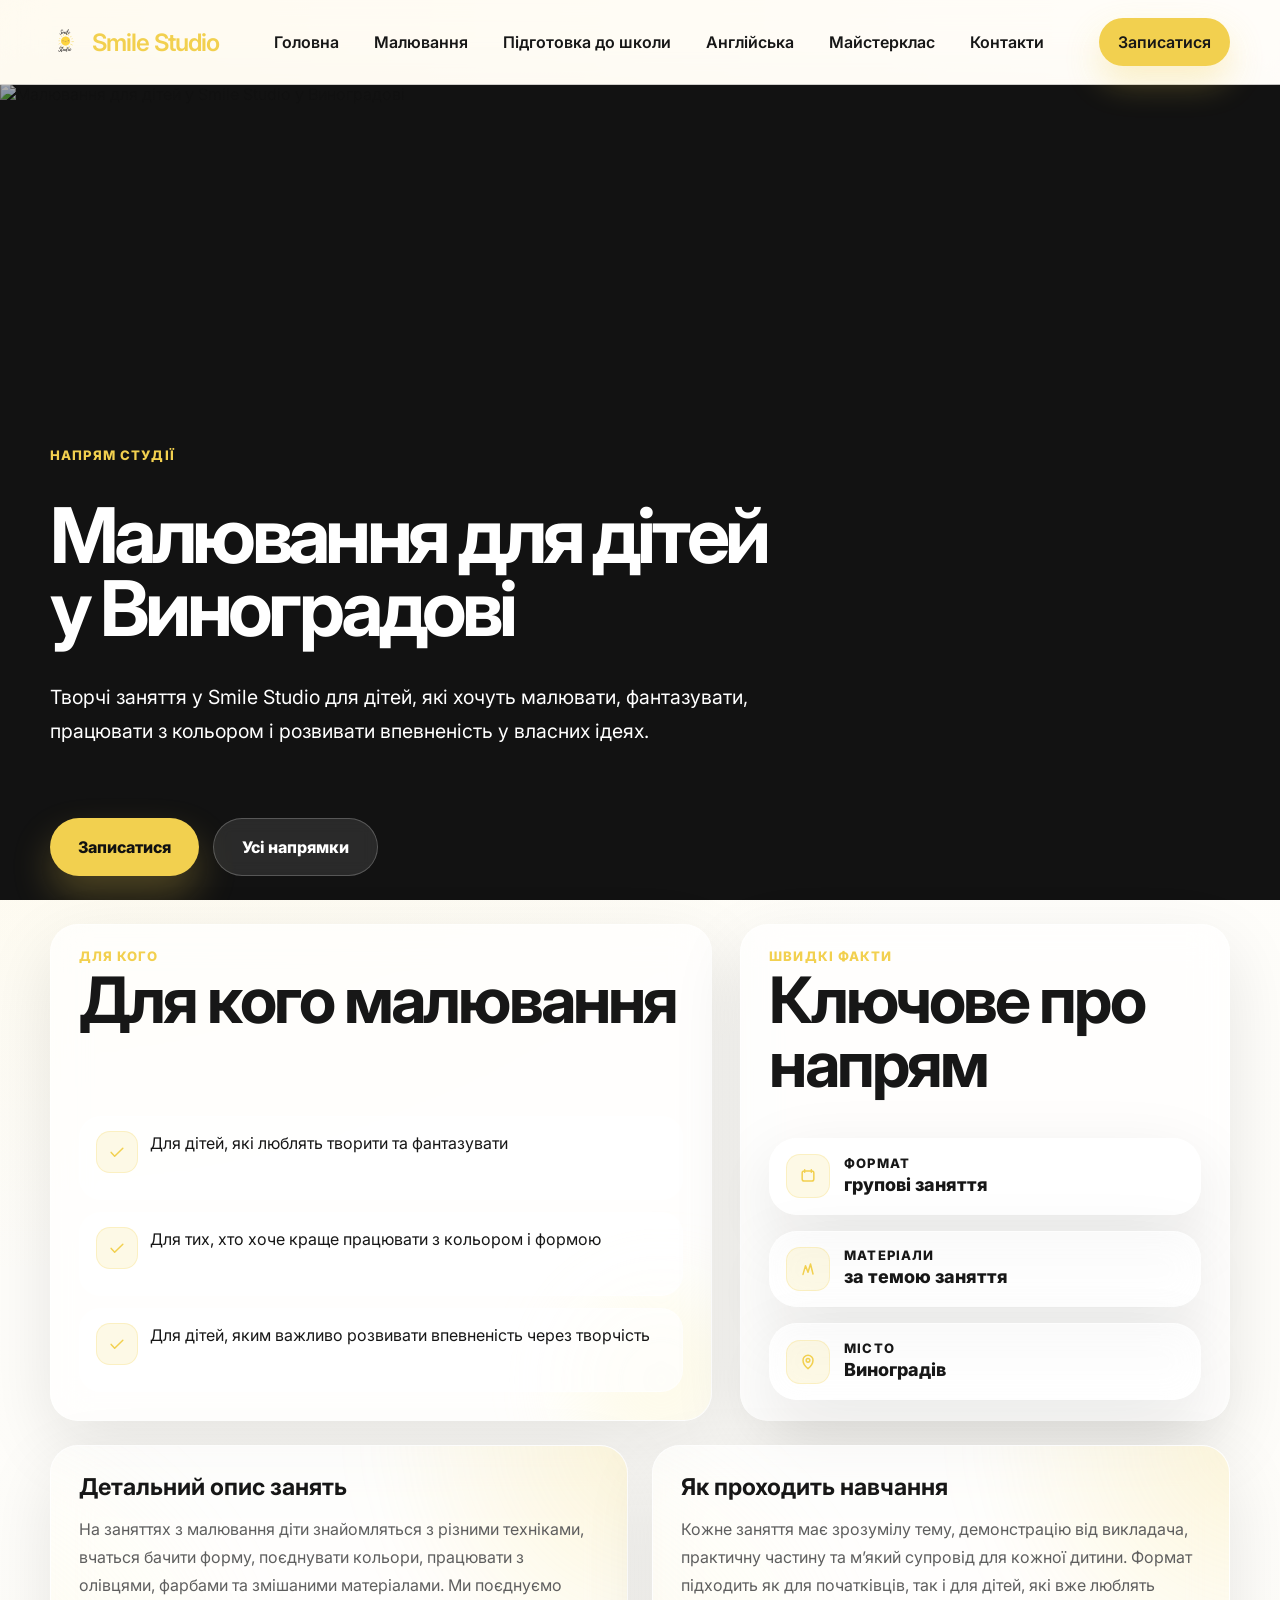
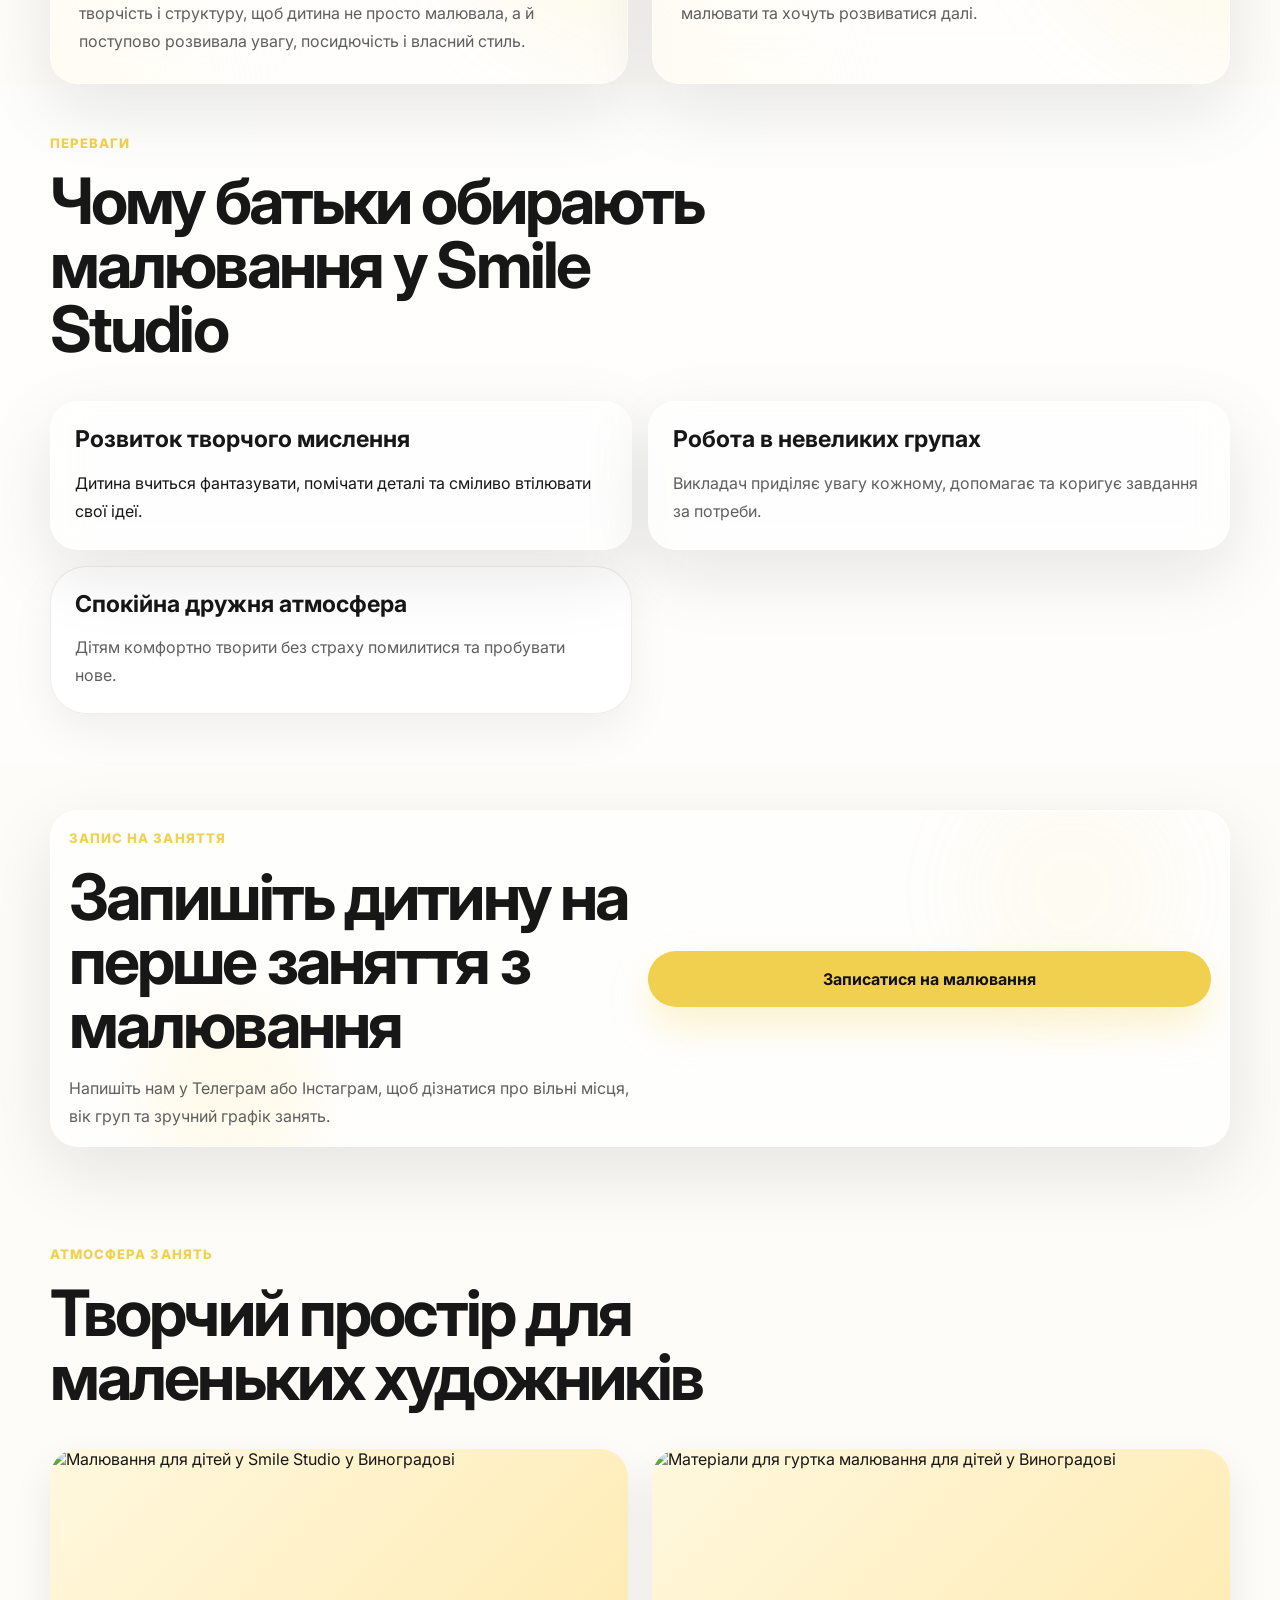
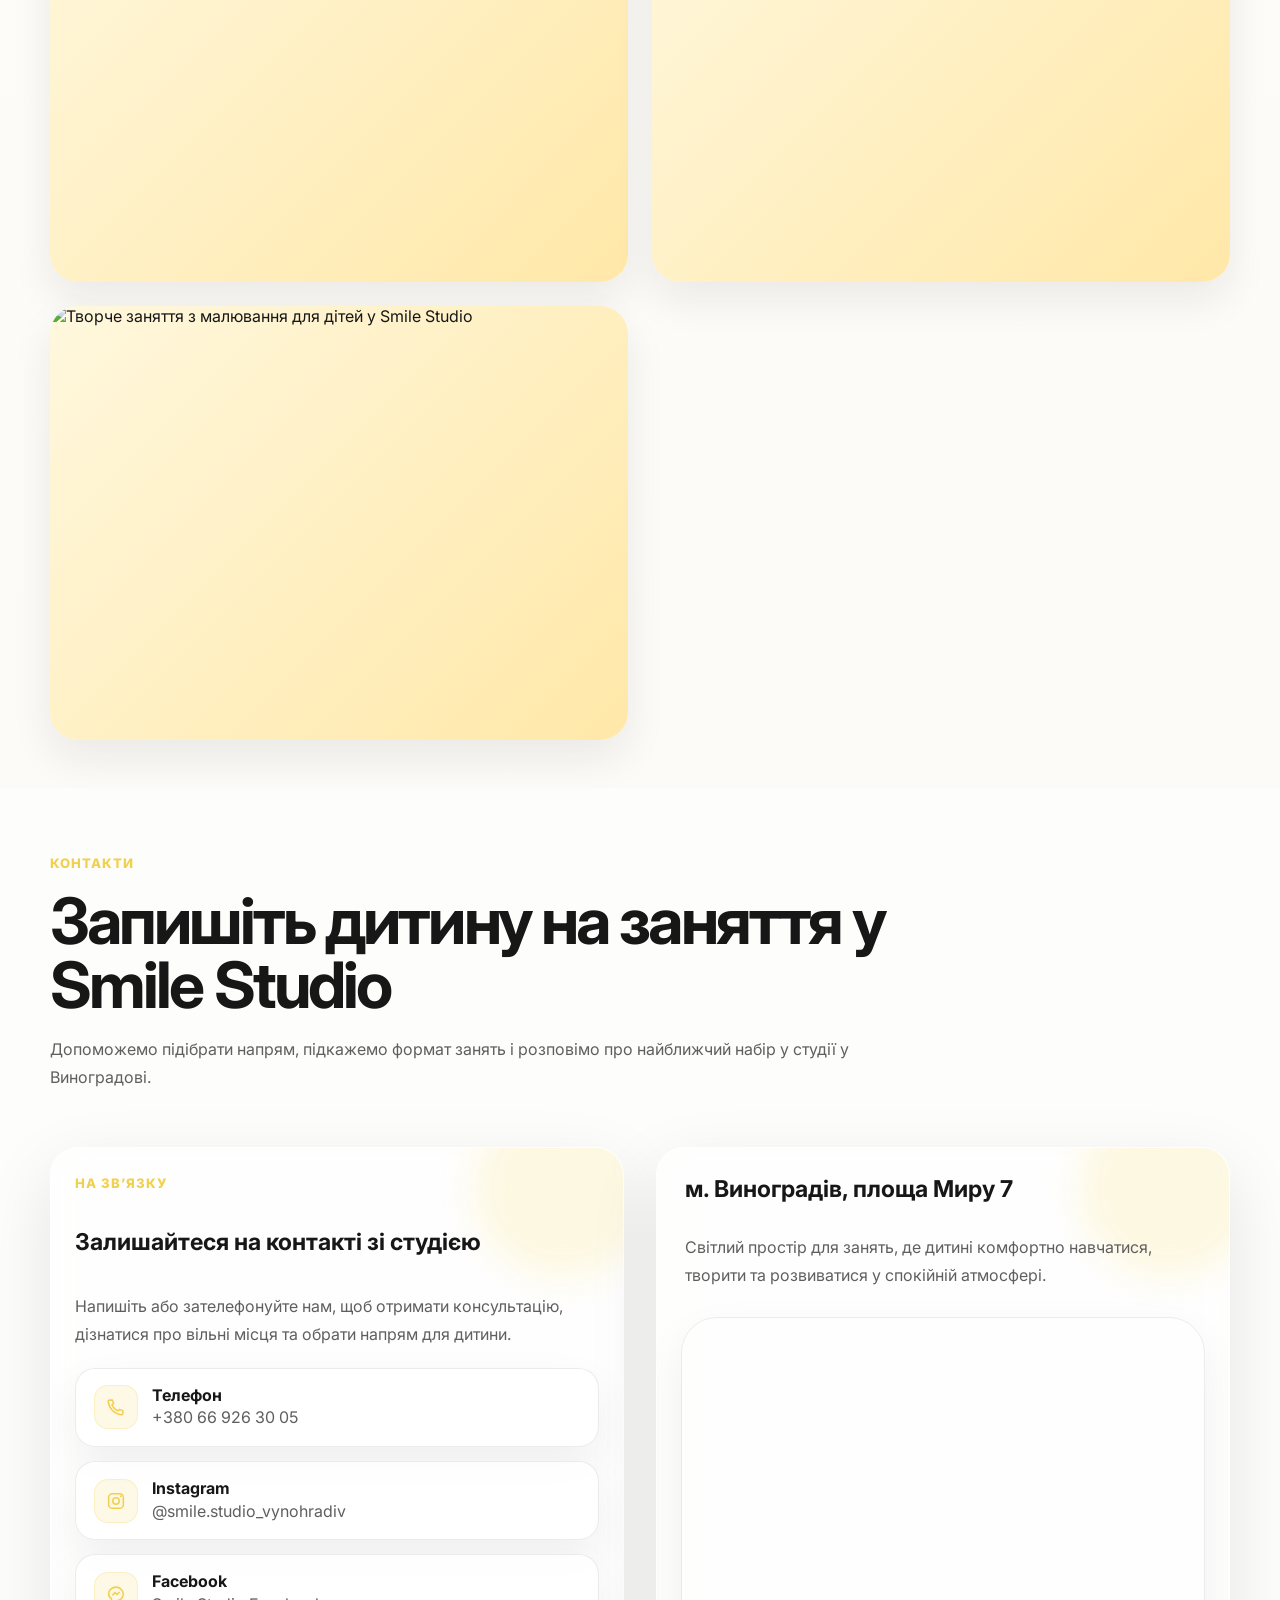
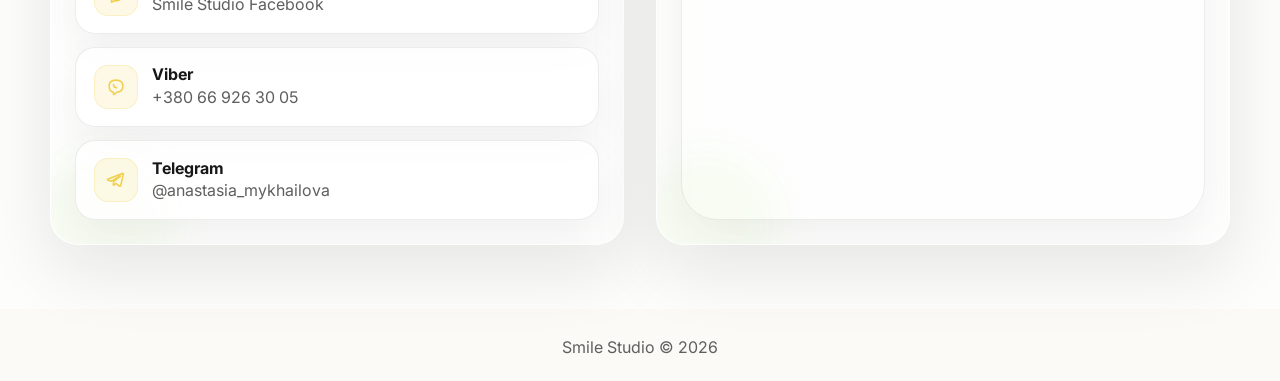
==== drawing.html @ 790840fa "Add files via upload" ====
<!DOCTYPE html>
<html lang="uk">
  <head>
    <meta charset="UTF-8" />
    <meta name="viewport" content="width=device-width, initial-scale=1.0" />
    <title>Малювання для дітей у Виноградові | Smile Studio</title>
    <meta
      name="description"
      content="Малювання для дітей у Smile Studio у Виноградові — творчі заняття, розвиток уяви, кольору та впевненості. Оберіть гурток для дітей у Виноградові та запишіться на заняття."
    />
    <link rel="canonical" href="https://your-domain.com/drawing.html" />
    <meta
      property="og:title"
      content="Малювання для дітей у Виноградові | Smile Studio"
    />
    <meta
      property="og:description"
      content="Малювання для дітей у Smile Studio у Виноградові — творчі заняття, розвиток уяви, кольору та впевненості. Оберіть гурток для дітей у Виноградові та запишіться на заняття."
    />
    <meta property="og:type" content="website" />
    <meta
      property="og:image"
      content="https://images.unsplash.com/photo-1503676382389-4809596d5290?auto=format&amp;fit=crop&amp;w=1800&amp;q=80"
    />
    <meta property="og:url" content="https://your-domain.com/drawing.html" />
    <script type="application/ld+json">
      {
        "@context": "https://schema.org",
        "@type": "EducationalOrganization",
        "name": "Smile Studio",
        "url": "https://your-domain.com/drawing.html",
        "telephone": "+380669263005",
        "address": {
          "@type": "PostalAddress",
          "streetAddress": "площа Миру 7",
          "addressLocality": "Виноградів",
          "addressCountry": "UA"
        },
        "geo": {
          "@type": "GeoCoordinates",
          "latitude": 48.14070796934487,
          "longitude": 23.03704659999503
        },
        "areaServed": "Виноградів",
        "sameAs": [
          "https://www.instagram.com/smile.studio_vynohradiv/",
          "https://t.me/anastasia_mykhailova",
          "https://www.facebook.com/smile.st.2025/"
        ],
        "hasOfferCatalog": {
          "@type": "OfferCatalog",
          "name": "Напрями Smile Studio",
          "itemListElement": [
            {
              "@type": "Offer",
              "itemOffered": { "@type": "Service", "name": "Малювання для дітей" }
            },
            {
              "@type": "Offer",
              "itemOffered": { "@type": "Service", "name": "Підготовка до школи" }
            },
            {
              "@type": "Offer",
              "itemOffered": { "@type": "Service", "name": "Англійська для дітей" }
            },
            {
              "@type": "Offer",
              "itemOffered": { "@type": "Service", "name": "Майстеркласи для дітей" }
            }
          ]
        }
      }
    </script>
    <link rel="preconnect" href="https://fonts.googleapis.com" />
    <link rel="preconnect" href="https://fonts.gstatic.com" crossorigin />
    <link
      href="https://fonts.googleapis.com/css2?family=Inter:wght@400;500;600;700;800&display=swap"
      rel="stylesheet"
    />
    <link rel="icon" type="image/png" href="/brand.png" />
    <link rel="stylesheet" href="styles.css" />
  </head>
  <body class="category-page">
    <header class="site-header">
      <div class="container header-inner">
        <a class="brand" href="index.html">
          <div class="logo">
            <img src="/brand.png" alt="Smile Studio логотип" />
            <span>Smile Studio</span>
          </div>
        </a>
        <button
          class="nav-toggle"
          type="button"
          aria-expanded="false"
          aria-controls="site-nav"
          aria-label="Відкрити меню"
        >
          <span></span>
          <span></span>
          <span></span>
        </button>
        <nav class="site-nav" id="site-nav" aria-label="Головна навігація">
          <a href="index.html">Головна</a>
          <a href="drawing.html">Малювання</a>
          <a href="school-prep.html">Підготовка до школи</a>
          <a href="english.html">Англійська</a>
          <a href="masterclass.html">Майстерклас</a>
          <a href="#contacts">Контакти</a>
        </nav>
        <a class="header-cta" href="#contacts">Записатися</a>
      </div>
    </header>

    <main>
            <section class="hero-premium category-hero">
        <div class="hero-media">
          <img
            src="https://images.unsplash.com/photo-1503676382389-4809596d5290?auto=format&fit=crop&w=1800&q=80"
            alt="Малювання для дітей у Smile Studio у Виноградові"
          />
        </div>
        <div class="hero-overlay"></div>
        <div class="container hero-inner">
          <div class="hero-copy">
            <p class="eyebrow">НАПРЯМ СТУДІЇ</p>
            <h1 class="hero-title">Малювання для дітей у Виноградові</h1>
            <p class="hero-text hero-description">
              Творчі заняття у Smile Studio для дітей, які хочуть малювати,
              фантазувати, працювати з кольором і розвивати впевненість у власних ідеях.
            </p>
            <div class="hero-actions">
              <a class="button button-primary" href="#contacts">Записатися</a>
              <a class="button button-secondary button-secondary-light" href="index.html#directions">Усі напрямки</a>
            </div>
          </div>
        </div>
      </section>

      <section class="section category-overview">
        <div class="container category-overview-grid">
          <div class="audience-shell glass-card">
            <div class="section-heading left">
              <p class="eyebrow">Для кого</p>
              <h2>Для кого малювання</h2>
            </div>
            <div class="audience-list">
              <article class="audience-item">
                <span class="audience-icon" aria-hidden="true">
                  <svg viewBox="0 0 24 24" fill="none">
                    <path d="M5 12.5 9.2 17 19 7.5" stroke="currentColor" stroke-width="1.8" stroke-linecap="round" stroke-linejoin="round"/>
                  </svg>
                </span>
                <p>Для дітей, які люблять творити та фантазувати</p>
              </article>
              <article class="audience-item">
                <span class="audience-icon" aria-hidden="true">
                  <svg viewBox="0 0 24 24" fill="none">
                    <path d="M5 12.5 9.2 17 19 7.5" stroke="currentColor" stroke-width="1.8" stroke-linecap="round" stroke-linejoin="round"/>
                  </svg>
                </span>
                <p>Для тих, хто хоче краще працювати з кольором і формою</p>
              </article>
              <article class="audience-item">
                <span class="audience-icon" aria-hidden="true">
                  <svg viewBox="0 0 24 24" fill="none">
                    <path d="M5 12.5 9.2 17 19 7.5" stroke="currentColor" stroke-width="1.8" stroke-linecap="round" stroke-linejoin="round"/>
                  </svg>
                </span>
                <p>Для дітей, яким важливо розвивати впевненість через творчість</p>
              </article>
            </div>
          </div>
          <div class="facts-shell glass-card">
            <div class="section-heading left">
              <p class="eyebrow">Швидкі факти</p>
              <h2>Ключове про напрям</h2>
            </div>
            <div class="facts-grid">
              <article class="fact-card glass-card">
                <span class="fact-icon" aria-hidden="true">
                  <svg viewBox="0 0 24 24" fill="none">
                    <rect x="5" y="6" width="14" height="12" rx="2.5" stroke="currentColor" stroke-width="1.8"/>
                    <path d="M8 4.5v3M16 4.5v3" stroke="currentColor" stroke-width="1.8" stroke-linecap="round"/>
                  </svg>
                </span>
                <div class="fact-card-copy">
                  <p class="fact-label">Формат</p>
                  <h3 class="fact-value">групові заняття</h3>
                </div>
              </article>
              <article class="fact-card glass-card">
                <span class="fact-icon" aria-hidden="true">
                  <svg viewBox="0 0 24 24" fill="none">
                    <path d="M6 18.5 9 8l3 8 3-10 3 12" stroke="currentColor" stroke-width="1.8" stroke-linecap="round" stroke-linejoin="round"/>
                  </svg>
                </span>
                <div class="fact-card-copy">
                  <p class="fact-label">Матеріали</p>
                  <h3 class="fact-value">за темою заняття</h3>
                </div>
              </article>
              <article class="fact-card glass-card">
                <span class="fact-icon" aria-hidden="true">
                  <svg viewBox="0 0 24 24" fill="none">
                    <path d="M12 20s6-4.6 6-10a6 6 0 1 0-12 0c0 5.4 6 10 6 10Z" stroke="currentColor" stroke-width="1.8"/>
                    <circle cx="12" cy="10" r="2.2" stroke="currentColor" stroke-width="1.8"/>
                  </svg>
                </span>
                <div class="fact-card-copy">
                  <p class="fact-label">Місто</p>
                  <h3 class="fact-value">Виноградів</h3>
                </div>
              </article>
            </div>
          </div>
        </div>
      </section>

      <section class="section no-spacing-section">
        <div class="container detail-grid category-details-grid">
          <article class="detail-card glass-card">
            <h3>Детальний опис занять</h3>
            <p>
              На заняттях з малювання діти знайомляться з різними техніками,
              вчаться бачити форму, поєднувати кольори, працювати з олівцями,
              фарбами та змішаними матеріалами. Ми поєднуємо творчість і
              структуру, щоб дитина не просто малювала, а й поступово розвивала
              увагу, посидючість і власний стиль.
            </p>
          </article>
          <article class="detail-card glass-card">
            <h3>Як проходить навчання</h3>
            <p>
              Кожне заняття має зрозумілу тему, демонстрацію від викладача,
              практичну частину та м’який супровід для кожної дитини. Формат
              підходить як для початківців, так і для дітей, які вже люблять
              малювати та хочуть розвиватися далі.
            </p>
          </article>
        </div>
      </section>

      <section class="section section-soft">
        <div class="container">
          <div class="section-heading">
            <p class="eyebrow">Переваги</p>
            <h2>Чому батьки обирають малювання у Smile Studio</h2>
          </div>
          <div class="feature-grid">
            <article class="feature-card glass-card highlight-card">
              <h3>Розвиток творчого мислення</h3>
              <p>Дитина вчиться фантазувати, помічати деталі та сміливо втілювати свої ідеї.</p>
            </article>
            <article class="feature-card glass-card">
              <h3>Робота в невеликих групах</h3>
              <p>Викладач приділяє увагу кожному, допомагає та коригує завдання за потреби.</p>
            </article>
            <article class="feature-card">
              <h3>Спокійна дружня атмосфера</h3>
              <p>Дітям комфортно творити без страху помилитися та пробувати нове.</p>
            </article>
          </div>
        </div>
      </section>

      <section class="section">
        <div class="container cta-banner premium-cta-card glass-card">
          <div>
            <p class="eyebrow">Запис на заняття</p>
            <h2>Запишіть дитину на перше заняття з малювання</h2>
            <p>
              Напишіть нам у Телеграм або Інстаграм, щоб дізнатися про вільні
              місця, вік груп та зручний графік занять.
            </p>
          </div>
          <a class="button button-primary" href="#contacts">Записатися на малювання</a>
        </div>
      </section>

      <section class="section">
        <div class="container">
          <div class="section-heading">
            <p class="eyebrow">Атмосфера занять</p>
            <h2>Творчий простір для маленьких художників</h2>
          </div>
          <div class="gallery-grid">
            <figure class="gallery-item">
              <img
                src="https://images.unsplash.com/photo-1516627145497-ae6968895b74?auto=format&fit=crop&w=900&q=80"
                alt="Малювання для дітей у Smile Studio у Виноградові"
              />
            </figure>
            <figure class="gallery-item">
              <img
                src="https://images.unsplash.com/photo-1503676382389-4809596d5290?auto=format&fit=crop&w=900&q=80"
                alt="Матеріали для гуртка малювання для дітей у Виноградові"
              />
            </figure>
            <figure class="gallery-item">
              <img
                src="https://images.unsplash.com/photo-1513258496099-48168024aec0?auto=format&fit=crop&w=900&q=80"
                alt="Творче заняття з малювання для дітей у Smile Studio"
              />
            </figure>
          </div>
        </div>
      </section>

      <section class="section section-soft section-large" id="contacts">
        <div class="container contact-premium">
          <div class="section-heading section-heading-wide">
            <p class="eyebrow">Контакти</p>
            <h2>Запишіть дитину на заняття у Smile Studio</h2>
            <p>
              Допоможемо підібрати напрям, підкажемо формат занять і
              розповімо про найближчий набір у студії у Виноградові.
            </p>
          </div>

          <div class="contact-premium-grid">
            <div class="contact-card contact-card-main glass-card">
              <p class="eyebrow">На зв’язку</p>
              <h3>Залишайтеся на контакті зі студією</h3>
              <p class="contact-intro">
                Напишіть або зателефонуйте нам, щоб отримати консультацію,
                дізнатися про вільні місця та обрати напрям для дитини.
              </p>
              <div class="contact-list contact-list-premium">
                <a href="tel:+380669263005">
                  <span class="contact-method-icon" aria-hidden="true">
                    <svg viewBox="0 0 24 24" fill="none">
                      <path d="M5 4.5h3l1.4 3.6-1.8 1.8a14.7 14.7 0 0 0 6.5 6.5l1.8-1.8L19.5 16v3a1.5 1.5 0 0 1-1.7 1.5C10.4 19.7 4.3 13.6 3.5 6.2A1.5 1.5 0 0 1 5 4.5Z" stroke="currentColor" stroke-width="1.7" stroke-linecap="round" stroke-linejoin="round"/>
                    </svg>
                  </span>
                  <span class="contact-method-text">
                    <span class="contact-method-label">Телефон</span>
                    <span class="contact-method-value">+380 66 926 30 05</span>
                  </span>
                </a>
                <a href="https://www.instagram.com/smile.studio_vynohradiv/" target="_blank" rel="noreferrer">
                  <span class="contact-method-icon" aria-hidden="true">
                    <svg viewBox="0 0 24 24" fill="none">
                      <rect x="4" y="4" width="16" height="16" rx="4" stroke="currentColor" stroke-width="1.7"/>
                      <circle cx="12" cy="12" r="3.5" stroke="currentColor" stroke-width="1.7"/>
                      <circle cx="17.2" cy="6.8" r="1" fill="currentColor"/>
                    </svg>
                  </span>
                  <span class="contact-method-text">
                    <span class="contact-method-label">Instagram</span>
                    <span class="contact-method-value">@smile.studio_vynohradiv</span>
                  </span>
                </a>
                <a href="https://www.facebook.com/smile.st.2025/" target="_blank" rel="noreferrer">
                  <span class="contact-method-icon" aria-hidden="true">
                    <svg viewBox="0 0 24 24" fill="none">
                      <path d="M12 4.5c-4.4 0-8 3.2-8 7.2 0 2.3 1.2 4.3 3.1 5.6V21l3-1.7c.6.1 1.2.2 1.9.2 4.4 0 8-3.2 8-7.2s-3.6-7.8-8-7.8Z" stroke="currentColor" stroke-width="1.7" stroke-linejoin="round"/>
                      <path d="m8.5 13 2.4-2.5 2.2 2.1 2.4-2.5" stroke="currentColor" stroke-width="1.7" stroke-linecap="round" stroke-linejoin="round"/>
                    </svg>
                  </span>
                  <span class="contact-method-text">
                    <span class="contact-method-label">Facebook</span>
                    <span class="contact-method-value">Smile Studio Facebook</span>
                  </span>
                </a>
                <a href="viber://chat?number=+380669263005" target="_blank">
                  <span class="contact-method-icon" aria-hidden="true">
                    <svg viewBox="0 0 24 24" fill="none">
                      <path d="M12 4.5c4.6 0 7.5 2.6 7.5 6.6 0 3.8-2.7 6.4-6.7 6.6l-2.6 2.3a.6.6 0 0 1-1-.4v-1.9C6.2 17.2 4.5 14.7 4.5 11c0-4 2.9-6.5 7.5-6.5Z" stroke="currentColor" stroke-width="1.7" stroke-linejoin="round"/>
                      <path d="M9.2 9.4c.2 1.7 1.7 3.2 3.4 3.4" stroke="currentColor" stroke-width="1.7" stroke-linecap="round"/>
                    </svg>
                  </span>
                  <span class="contact-method-text">
                    <span class="contact-method-label">Viber</span>
                    <span class="contact-method-value">+380 66 926 30 05</span>
                  </span>
                </a>
                <a href="https://t.me/anastasia_mykhailova" target="_blank" rel="noreferrer">
                  <span class="contact-method-icon" aria-hidden="true">
                    <svg viewBox="0 0 24 24" fill="none">
                      <path d="m20 5-2.7 12.7c-.2 1-1 1.2-1.8.8l-3.8-2.8-1.8 1.7c-.2.2-.4.4-.8.4l.3-3.9L16.5 8c.3-.3-.1-.5-.5-.2L7 13.4l-3.7-1.2c-.9-.3-.9-.9.2-1.3L18.7 5c.8-.3 1.5.2 1.3 1Z" stroke="currentColor" stroke-width="1.7" stroke-linejoin="round"/>
                    </svg>
                  </span>
                  <span class="contact-method-text">
                    <span class="contact-method-label">Telegram</span>
                    <span class="contact-method-value">@anastasia_mykhailova</span>
                  </span>
                </a>
              </div>
            </div>

            <div class="contact-card contact-card-side glass-card">
              <div class="contact-side-copy">
                <h3>м. Виноградів, площа Миру 7</h3>
                <p>
                  Світлий простір для занять, де дитині комфортно навчатися,
                  творити та розвиватися у спокійній атмосфері.
                </p>
              </div>
              <div class="map-frame map-frame-premium">
                <iframe
                  title="Smile Studio на мапі"
                  src="https://www.google.com/maps?q=48.14070796934487,23.03704659999503&z=17&output=embed"
                  loading="lazy"
                  referrerpolicy="no-referrer-when-downgrade"
                ></iframe>
              </div>
            </div>
          </div>
        </div>
      </section>
    </main>

    <footer class="site-footer">
      <div class="container footer-inner">
        <p class="footer-copy">Smile Studio © 2026</p>
      </div>
    </footer>

    <script src="script.js"></script>
  </body>
</html>
---- styles.css ----
:root {
  --bg: #fbfaf6;
  --surface: rgba(255, 255, 255, 0.92);
  --surface-strong: #ffffff;
  --text: #171717;
  --muted: #5f5f5f;
  --accent: #f2d04f;
  --accent-soft: #fbf2c6;
  --line: rgba(23, 23, 23, 0.08);
  --shadow-soft: 0 18px 46px rgba(23, 23, 23, 0.06);
  --shadow-large: 0 28px 80px rgba(182, 145, 28, 0.14);
  --radius-xl: 36px;
  --radius-lg: 28px;
  --radius-md: 22px;
  --radius-sm: 18px;
  --header-height: 84px;
}

* {
  box-sizing: border-box;
}

html {
  scroll-behavior: smooth;
}

body {
  margin: 0;
  font-family: "Inter", sans-serif;
  color: var(--text);
  background:
    radial-gradient(circle at top left, rgba(242, 208, 79, 0.18), transparent 24%),
    linear-gradient(180deg, #fffefb 0%, #fbfaf6 100%);
}

body.menu-open {
  overflow: hidden;
}

a {
  color: inherit;
  text-decoration: none;
}

img {
  display: block;
  width: 100%;
  height: 100%;
  object-fit: cover;
}

h1,
h2,
h3,
p,
figure {
  margin: 0;
}

main {
  padding-top: var(--header-height);
}

.container {
  width: min(1180px, calc(100% - 40px));
  margin-left: auto;
  margin-right: auto;
  padding-left: 0;
  padding-right: 0;
}

.section {
  padding-top: 48px;
  padding-bottom: 48px;
}

.section-large {
  padding-top: 64px;
  padding-bottom: 64px;
}

.section-soft {
  background: rgba(255, 255, 255, 0.6);
}

.eyebrow {
  margin-bottom: 0.9rem;
  color: #f2d04f;
  font-size: 0.82rem;
  font-weight: 800;
  letter-spacing: 0.08em;
  text-transform: uppercase;
}

.section-heading {
  max-width: 700px;
  margin-bottom: 2.5rem;
}

.section-heading.left {
  margin-bottom: 1.5rem;
}

.section-heading-wide {
  max-width: 860px;
}

h1 {
  margin-bottom: 1rem;
  font-size: clamp(3.25rem, 9vw, 6.4rem);
  line-height: 0.92;
  letter-spacing: -0.06em;
}

h2 {
  margin-bottom: 1.1rem;
  font-size: clamp(2.2rem, 5vw, 4rem);
  line-height: 1;
  letter-spacing: -0.045em;
}

h3 {
  margin-bottom: 1rem;
  font-size: 1.45rem;
  line-height: 1.15;
}

p {
  color: var(--muted);
  line-height: 1.75;
}

.site-header {
  position: fixed;
  inset: 0 0 auto;
  z-index: 1000;
  border-bottom: 1px solid rgba(23, 23, 23, 0.06);
  background: rgba(255, 253, 248, 0.72);
  backdrop-filter: blur(22px);
}

.header-inner {
  display: grid;
  grid-template-columns: auto auto;
  align-items: center;
  min-height: var(--header-height);
  gap: 0.75rem;
}

.brand {
  font-size: 24px;
  font-weight: 900;
  letter-spacing: -0.04em;
  color: #f2d04f;
  display: inline-flex;
  width: fit-content;
  justify-self: start;
}

.logo {
  display: flex;
  align-items: center;
  gap: 10px;
  font-weight: 600;
}

.logo img {
  width: 32px;
  height: 32px;
  object-fit: contain;
}

.nav-toggle {
  justify-self: end;
  display: inline-flex;
  flex-direction: column;
  justify-content: center;
  gap: 0.28rem;
  width: 48px;
  height: 48px;
  padding: 0;
  border: 0;
  border-radius: 14px;
  background: var(--surface-strong);
  box-shadow: var(--shadow-soft);
  cursor: pointer;
}

.nav-toggle span {
  width: 20px;
  height: 2px;
  margin: 0 auto;
  border-radius: 999px;
  background: #f2d04f;
  transition: transform 0.25s ease, opacity 0.25s ease;
}

.site-nav {
  position: absolute;
  top: calc(100% + 0.45rem);
  left: 0.625rem;
  right: 0.625rem;
  display: grid;
  gap: 0.3rem;
  padding: 0.75rem;
  border: 1px solid var(--line);
  border-radius: 24px;
  background: rgba(255, 255, 255, 0.96);
  box-shadow: var(--shadow-large);
  opacity: 0;
  pointer-events: none;
  transform: translateY(-8px);
  transition: opacity 0.25s ease, transform 0.25s ease;
}

.site-nav a,
.header-cta {
  font-weight: 600;
}

.site-nav a {
  padding: 0.95rem 1rem;
  border-radius: 16px;
}

.site-nav a:hover,
.site-nav a:focus-visible,
.text-link:hover,
.text-link:focus-visible {
  outline: none;
}

.site-nav a:hover,
.site-nav a:focus-visible {
  background: var(--accent-soft);
}

.header-cta {
  display: none;
  align-items: center;
  justify-content: center;
  min-height: 48px;
  padding: 0.85rem 1.2rem;
  border-radius: 999px;
  background: var(--accent);
  box-shadow: 0 16px 34px rgba(242, 208, 79, 0.3);
}

.menu-open .site-nav {
  opacity: 1;
  pointer-events: auto;
  transform: translateY(0);
}

.menu-open .nav-toggle span:nth-child(1) {
  transform: translateY(6px) rotate(45deg);
}

.menu-open .nav-toggle span:nth-child(2) {
  opacity: 0;
}

.menu-open .nav-toggle span:nth-child(3) {
  transform: translateY(-6px) rotate(-45deg);
}

.hero-premium {
  position: relative;
  min-height: calc(100vh - var(--header-height));
  display: grid;
  align-items: end;
  overflow: hidden;
  background: #121212;
}

.hero-media,
.hero-overlay {
  position: absolute;
  inset: 0;
}

.hero-media img {
  filter: saturate(0.92) contrast(1.02) brightness(0.76);
}

.hero-overlay {
  background:
    linear-gradient(180deg, rgba(18, 18, 18, 0.12) 0%, rgba(18, 18, 18, 0.58) 72%, rgba(18, 18, 18, 0.82) 100%);
}

.hero-inner {
  position: relative;
  z-index: 1;
  min-height: calc(100svh - var(--header-height));
  display: flex;
  flex-direction: column;
  justify-content: space-between;
  padding: 2rem 0;
}

.hero-copy {
  max-width: 760px;
  display: grid;
  gap: 18px;
  margin-top: auto;
}

.hero-copy h1,
.hero-text {
  color: #fff;
}

.section-subtitle-heading {
  max-width: 760px;
  margin: 0;
  font-size: clamp(16px, 2vw, 20px);
  line-height: 1.55;
  color: var(--muted);
}

.hero-text {
  max-width: 700px;
  font-size: 1.22rem;
}

.hero-actions {
  display: flex;
  gap: 14px;
  align-items: center;
  margin-top: 28px;
}

.hero-actions .button {
  min-height: 58px;
  padding: 0 28px;
  border-radius: 999px;
  font-weight: 800;
  display: inline-flex;
  align-items: center;
  justify-content: center;
}

.button {
  display: inline-flex;
  align-items: center;
  justify-content: center;
  min-height: 56px;
  padding: 0.95rem 1.4rem;
  border-radius: 999px;
  font-weight: 700;
  transition: transform 0.18s ease, box-shadow 0.18s ease, filter 0.18s ease, background 0.18s ease;
}

.button:hover {
  transform: none;
}

.button-primary {
  background: var(--accent);
  box-shadow: 0 20px 38px rgba(242, 208, 79, 0.26);
  color: #111;
}

.button-secondary {
  border: 1px solid var(--line);
  background: rgba(255, 255, 255, 0.92);
  color: #111;
}

.button-secondary-light {
  border-color: rgba(255, 255, 255, 0.22);
  background: rgba(255, 255, 255, 0.1);
  color: #fff;
  backdrop-filter: blur(8px);
}

.about-premium,
.contact-premium,
.contact-premium-grid,
.contact-list,
.footer-inner,
.card-grid,
.feature-grid,
.gallery-grid,
.hero-grid,
.contact-grid,
.detail-grid,
.cta-banner {
  display: grid;
}

.about-premium,
.contact-premium,
.card-grid,
.feature-grid,
.gallery-grid,
.contact-grid,
.detail-grid,
.cta-banner {
  gap: 1rem;
}

.directions-grid {
  display: grid;
  gap: 1.4rem;
}

.direction-card-media,
.gallery-premium-main,
.gallery-premium-small,
.gallery-item {
  overflow: hidden;
  border-radius: var(--radius-xl);
  box-shadow: var(--shadow-large);
}

.direction-card {
  overflow: hidden;
  border: 1px solid var(--line);
  border-radius: var(--radius-xl);
  background: rgba(255, 255, 255, 0.94);
  box-shadow: var(--shadow-soft);
  transition: none;
}

.direction-card-media {
  aspect-ratio: 4 / 3;
  min-height: 0;
  border-radius: 28px 28px 0 0;
  overflow: hidden;
}

.direction-card-content {
  padding: 1.5rem;
}

.direction-label {
  margin-bottom: 0.8rem;
  color: #f2d04f;
  font-size: 0.82rem;
  font-weight: 800;
  letter-spacing: 0.08em;
  text-transform: uppercase;
}

.glass-card {
  background: rgba(255, 255, 255, 0.62);
  backdrop-filter: blur(18px);
  -webkit-backdrop-filter: blur(18px);
  border: 1px solid rgba(255, 255, 255, 0.45);
  box-shadow: 0 24px 70px rgba(20, 20, 20, 0.1);
}

.text-link {
  display: inline-flex;
  margin-top: 1.25rem;
  color: #f2d04f;
  font-weight: 800;
}

.about-brand {
  position: relative;
  display: grid;
  gap: 2rem;
  padding: 2rem;
  border-radius: var(--radius-xl);
  background:
    radial-gradient(circle at top left, rgba(242, 208, 79, 0.12), transparent 32%),
    radial-gradient(circle at bottom right, rgba(217, 242, 199, 0.2), transparent 28%);
  overflow: hidden;
}

.about-brand::before,
.about-brand::after {
  content: "";
  position: absolute;
  border-radius: 999px;
  pointer-events: none;
}

.about-brand::before {
  top: -80px;
  right: -40px;
  width: 220px;
  height: 220px;
  background: rgba(242, 208, 79, 0.18);
  filter: blur(18px);
  opacity: 0.9;
}

.about-brand::after {
  bottom: -60px;
  left: -30px;
  width: 180px;
  height: 180px;
  background: rgba(217, 242, 199, 0.22);
  filter: blur(18px);
  opacity: 0.9;
}

.about-brand-copy,
.about-benefits {
  position: relative;
  z-index: 1;
}

.about-brand-copy {
  display: grid;
  gap: 1rem;
  align-content: start;
}

.about-lead {
  color: #111;
  font-size: 1.2rem;
  line-height: 1.7;
}

.about-benefits {
  display: grid;
  gap: 1rem;
}

.benefit-card {
  padding: 1.35rem;
  border: 1px solid rgba(255, 255, 255, 0.55);
  border-radius: 24px;
  background: rgba(255, 255, 255, 0.72);
  backdrop-filter: blur(10px);
  box-shadow: 0 18px 38px rgba(20, 20, 20, 0.06);
}

.contact-list {
  gap: 0.85rem;
}

.contact-premium {
  position: relative;
}

.contact-list a,
.contact-list p,
.hero-panel,
.info-card,
.feature-card,
.detail-card,
.map-frame {
  border: 1px solid var(--line);
  border-radius: var(--radius-xl);
  background: var(--surface);
  box-shadow: var(--shadow-soft);
}

.contact-list a,
.contact-list p {
  padding: 1.05rem 1.15rem;
}

.contact-list-premium a {
  display: flex;
  align-items: center;
  min-height: 56px;
  gap: 14px;
  border-radius: 20px;
  background: rgba(255, 255, 255, 0.78);
  border: 1px solid rgba(23, 23, 23, 0.08);
}

.contact-method-icon {
  flex: 0 0 44px;
  width: 44px;
  height: 44px;
  display: inline-flex;
  align-items: center;
  justify-content: center;
  border-radius: 14px;
  background: rgba(242, 208, 79, 0.14);
  border: 1px solid rgba(242, 208, 79, 0.24);
  color: #f2d04f;
}

.contact-method-icon svg {
  width: 22px;
  height: 22px;
}

.contact-method-text {
  display: grid;
  gap: 0.15rem;
}

.contact-method-label {
  color: #171717;
  font-weight: 700;
  line-height: 1.2;
}

.contact-method-value {
  color: var(--muted);
  line-height: 1.35;
}

.map-frame {
  overflow: hidden;
}

.map-frame iframe {
  display: block;
  width: 100%;
  min-height: 280px;
  border: 0;
}

.cta-premium {
  position: relative;
  display: grid;
  gap: 1.5rem;
  align-items: center;
  padding: 2rem;
  padding-left: 20px;
  padding-right: 20px;
  border-radius: var(--radius-xl);
  overflow: hidden;
}

.gallery-section,
.cta-section {
  position: relative;
  z-index: 1;
}

.gallery-section {
  margin-bottom: 0;
}

.cta-section {
  margin-top: 0;
  clear: both;
}

.cta-card {
  position: relative;
  transform: none;
  margin-top: 0;
  top: auto;
}

.cta-glow {
  position: absolute;
  border-radius: 999px;
  pointer-events: none;
}

.cta-glow-one {
  top: -40px;
  right: 6%;
  width: 180px;
  height: 180px;
  background: rgba(242, 208, 79, 0.18);
  filter: blur(18px);
  opacity: 0.9;
}

.cta-glow-two {
  bottom: -50px;
  left: 10%;
  width: 140px;
  height: 140px;
  background: rgba(217, 242, 199, 0.22);
  filter: blur(18px);
  opacity: 0.9;
}

.cta-premium-copy,
.cta-premium .button {
  position: relative;
  z-index: 1;
}

.cta-premium-copy h2,
.cta-premium-copy p {
  color: #111;
}

.cta-premium-copy p {
  max-width: 640px;
}

.gallery-grid,
.gallery-grid-premium {
  display: grid;
  grid-template-columns: repeat(2, minmax(0, 1fr));
  gap: 24px;
  align-items: stretch;
}

.gallery-item {
  position: relative;
  width: 100%;
  aspect-ratio: 4 / 3;
  min-height: 0;
  overflow: hidden;
  border-radius: 28px;
  box-shadow: 0 18px 42px rgba(20, 20, 20, 0.08);
}

.gallery-item img {
  width: 100%;
  height: 100%;
  display: block;
  object-fit: cover;
  position: static;
  transform: none;
}

.contact-card {
  padding: 1.5rem;
  border-radius: 32px;
  position: relative;
  z-index: 1;
  overflow: hidden;
}

.contact-card-main,
.contact-card-side {
  display: grid;
  gap: 1.25rem;
  background: rgba(255, 255, 255, 0.62);
  backdrop-filter: blur(18px);
  -webkit-backdrop-filter: blur(18px);
  border: 1px solid rgba(255, 255, 255, 0.45);
  box-shadow: 0 24px 70px rgba(20, 20, 20, 0.1);
  border-radius: 32px;
}

.contact-card-side {
  gap: 1.75rem;
}

.contact-card-main::before,
.contact-card-main::after,
.contact-card-side::before,
.contact-card-side::after {
  content: "";
  position: absolute;
  border-radius: 999px;
  pointer-events: none;
  filter: blur(18px);
  opacity: 0.9;
  z-index: 0;
}

.contact-card-main::before,
.contact-card-side::before {
  top: -50px;
  right: -30px;
  width: 180px;
  height: 180px;
  background: rgba(242, 208, 79, 0.18);
}

.contact-card-main::after,
.contact-card-side::after {
  bottom: -55px;
  left: -25px;
  width: 150px;
  height: 150px;
  background: rgba(217, 242, 199, 0.22);
}

.contact-card-main > *,
.contact-card-side > * {
  position: relative;
  z-index: 1;
}

.contact-premium-grid {
  display: grid;
  gap: 32px;
}

.contact-intro {
  max-width: 560px;
}

.contact-side-copy {
  display: grid;
  gap: 0.9rem;
  padding: 0.25rem 0.25rem 0;
  position: relative;
  z-index: 1;
}

.map-frame-premium {
  position: relative;
  z-index: 1;
  background: transparent;
  backdrop-filter: none;
  -webkit-backdrop-filter: none;
  flex: 1;
  min-height: 320px;
  height: 100%;
}

.map-frame-premium iframe {
  width: 100%;
  height: 100%;
  min-height: 260px;
  display: block;
  border: 0;
}

.info-card,
.feature-card,
.detail-card,
.hero-panel {
  padding: 1.5rem;
}

.gallery-item {
  background: linear-gradient(135deg, #fff8de, #ffe8a8);
}

.cta-banner {
  align-items: center;
  padding: 16px 18px;
  border: 1px solid var(--line);
  border-radius: var(--radius-xl);
  background:
    linear-gradient(135deg, rgba(255, 255, 255, 0.98), rgba(255, 244, 199, 0.88));
  box-shadow: var(--shadow-large);
}

.cta-premium .container,
.signup-section .container,
.container.cta-banner {
  width: min(1180px, calc(100% - 40px));
  margin-left: auto;
  margin-right: auto;
}

.site-footer {
  padding: 24px 20px 20px;
  text-align: center;
}

.footer-inner {
  max-width: 1180px;
  margin: 0 auto;
  display: flex;
  flex-direction: column;
  align-items: center;
  justify-content: center;
  gap: 0;
}

.footer-copy {
  width: 100%;
  text-align: center;
  margin: 0;
  color: var(--muted);
}

main > section:first-child {
  padding-top: 16px !important;
}

#hero.hero-premium {
  min-height: calc(100svh - var(--header-height));
  height: calc(100svh - var(--header-height));
}

.category-page .category-hero {
  min-height: calc(100svh - var(--header-height));
  height: calc(100svh - var(--header-height));
  display: flex;
  align-items: center;
  overflow: hidden;
}

.category-page .category-hero .hero-inner {
  min-height: 100%;
  height: 100%;
  display: flex;
  align-items: flex-start;
  padding-top: 24px;
  padding-bottom: 24px;
}

.category-page .category-hero .hero-copy {
  max-width: 720px;
  max-height: 100%;
}

.category-page .hero-title {
  font-size: clamp(48px, 6vw, 92px);
  line-height: 0.95;
}

.category-page .hero-description {
  max-width: 720px;
  margin-bottom: 24px;
}

.category-overview-grid {
  display: grid;
  grid-template-columns: 1.15fr 0.85fr;
  gap: 28px;
  align-items: stretch;
}

.category-overview {
  padding-top: 24px;
  padding-bottom: 24px;
}

.premium-cta-card::before {
  content: "";
  position: absolute;
  inset: auto;
  width: 220px;
  height: 220px;
  border-radius: 999px;
  pointer-events: none;
  filter: blur(42px);
  opacity: 0.28;
}

.audience-shell {
  position: relative;
  display: grid;
  gap: 1.35rem;
  padding: 28px;
  overflow: hidden;
}

.category-overview .audience-shell,
.category-overview .facts-shell,
.category-overview .glass-card {
  height: 100%;
}

.audience-shell::after {
  content: "";
  position: absolute;
  right: -40px;
  bottom: -50px;
  width: 180px;
  height: 180px;
  border-radius: 999px;
  background: rgba(251, 242, 198, 0.34);
  filter: blur(38px);
  pointer-events: none;
}

.audience-shell > *,
.premium-cta-card > * {
  position: relative;
  z-index: 1;
}

.audience-list {
  display: grid;
  gap: 14px;
}

.category-overview .section-heading {
  margin-bottom: 12px !important;
}

.category-overview .section-heading h2 {
  margin-bottom: 6px !important;
}

.category-overview .section-heading p {
  margin-bottom: 0 !important;
}

.audience-item {
  display: grid;
  grid-template-columns: auto 1fr;
  gap: 12px;
  align-items: start;
  padding: 1rem 1.05rem;
  border-radius: 22px;
  background: rgba(255, 255, 255, 0.68);
  border: 1px solid rgba(255, 255, 255, 0.5);
}

.audience-item p {
  color: #171717;
  line-height: 1.55;
}

.audience-icon,
.fact-icon {
  width: 42px;
  height: 42px;
  display: inline-flex;
  align-items: center;
  justify-content: center;
  border-radius: 14px;
  color: #f2d04f;
  background: rgba(242, 208, 79, 0.14);
  border: 1px solid rgba(242, 208, 79, 0.24);
}

.audience-icon svg,
.fact-icon svg {
  width: 20px;
  height: 20px;
}

.facts-grid {
  display: grid;
  grid-template-columns: repeat(3, minmax(0, 1fr));
  gap: 16px;
}

.category-overview .facts-grid {
  height: 100%;
  grid-template-columns: 1fr;
  gap: 16px;
  align-content: stretch;
}

.facts-shell {
  display: grid;
  gap: 1rem;
  padding: 28px;
}

.fact-card {
  min-height: 0;
  height: auto;
  padding: 20px;
  display: flex;
  align-items: center;
  gap: 14px;
}

.fact-icon {
  width: 44px;
  height: 44px;
  flex: 0 0 44px;
}

.fact-label {
  margin: 0 0 4px;
  color: #171717;
  font-size: 13px;
  font-weight: 800;
  line-height: 1;
  letter-spacing: 0.08em;
  text-transform: uppercase;
}

.fact-card h3,
.fact-card .fact-value {
  margin: 0;
  font-size: 18px;
  line-height: 1.25;
  font-weight: 800;
}

.fact-card-copy {
  display: grid;
  gap: 0;
}

.highlight-card {
  background: linear-gradient(135deg, rgba(242, 208, 79, 0.28), rgba(255, 255, 255, 0.78));
  border: 1px solid rgba(242, 208, 79, 0.35);
  box-shadow: 0 24px 70px rgba(242, 208, 79, 0.16);
}

.highlight-card h3,
.highlight-card p {
  color: #171717;
}

.premium-cta-card {
  position: relative;
  overflow: hidden;
  background: rgba(255, 255, 255, 0.68);
  backdrop-filter: blur(18px);
  -webkit-backdrop-filter: blur(18px);
  border: 1px solid rgba(255, 255, 255, 0.45);
  box-shadow: 0 24px 70px rgba(20, 20, 20, 0.1);
}

.premium-cta-card::before {
  top: -30px;
  right: 4%;
  background: rgba(242, 208, 79, 0.22);
}

.premium-cta-card::after {
  content: "";
  position: absolute;
  left: 8%;
  bottom: -34px;
  width: 170px;
  height: 170px;
  border-radius: 999px;
  background: rgba(251, 242, 198, 0.34);
  filter: blur(34px);
  pointer-events: none;
}

.detail-card.glass-card {
  position: relative;
  overflow: hidden;
  background: rgba(255, 255, 255, 0.65) !important;
  backdrop-filter: blur(18px) !important;
  -webkit-backdrop-filter: blur(18px) !important;
  border: 1px solid rgba(255, 255, 255, 0.45) !important;
  box-shadow: 0 24px 70px rgba(20, 20, 20, 0.1) !important;
  border-radius: 28px !important;
}

.detail-card.glass-card::before {
  content: "";
  position: absolute;
  inset: -30%;
  background:
    radial-gradient(circle at 85% 15%, rgba(242, 208, 79, 0.22), transparent 35%),
    radial-gradient(circle at 5% 95%, rgba(251, 242, 198, 0.32), transparent 38%);
  filter: blur(28px);
  z-index: 0;
  pointer-events: none;
}

.detail-card.glass-card > * {
  position: relative;
  z-index: 1;
}

.category-details-grid {
  display: grid;
  grid-template-columns: 1fr 1fr;
  gap: 24px;
  align-items: stretch;
  grid-auto-rows: 1fr;
}

.category-details-grid > * {
  height: 100%;
}

.category-details-grid .detail-card {
  display: flex;
  flex-direction: column;
  height: 100%;
  justify-content: space-between;
  gap: 14px;
  padding: 28px;
  border-radius: 20px;
}

.category-details-grid .detail-card h3 {
  margin: 0;
}

.category-details-grid .detail-card p {
  margin: 0;
  flex-grow: 1;
}

.no-spacing-section {
  margin: 0 !important;
  padding: 0 !important;
}

.no-spacing-section .container {
  width: min(1180px, calc(100% - 40px)) !important;
  margin-left: auto !important;
  margin-right: auto !important;
  padding-left: 0 !important;
  padding-right: 0 !important;
}

.section .glass-card {
  background: rgba(255, 255, 255, 0.65) !important;
  backdrop-filter: blur(18px) !important;
  -webkit-backdrop-filter: blur(18px) !important;
  border: 1px solid rgba(255, 255, 255, 0.45) !important;
  box-shadow: 0 24px 70px rgba(20, 20, 20, 0.1) !important;
  border-radius: 28px !important;
}

@media (min-width: 700px) {
  .about-brand,
  .contact-premium-grid,
  .gallery-premium,
  .hero-grid,
  .contact-grid,
  .detail-grid,
  .cta-banner,
  .cta-premium {
    grid-template-columns: repeat(2, minmax(0, 1fr));
  }

  .directions-grid {
    grid-template-columns: repeat(2, minmax(0, 1fr));
  }

  .about-brand {
    grid-template-columns: minmax(0, 1.05fr) minmax(0, 0.95fr);
    gap: 2rem;
    padding: 2.5rem;
  }

  .about-benefits {
    grid-template-columns: repeat(2, minmax(0, 1fr));
  }

  .card-grid {
    grid-template-columns: repeat(3, minmax(0, 1fr));
  }

  .feature-grid {
    grid-template-columns: repeat(2, minmax(0, 1fr));
  }

  .contact-premium-grid {
    grid-template-columns: 1fr;
    gap: 32px;
  }
}

@media (max-width: 768px) {
  .container {
    width: calc(100% - 24px);
    margin-left: auto;
    margin-right: auto;
    padding-left: 0;
    padding-right: 0;
  }

  .container.cta-banner {
    padding: 14px 14px;
  }

  .cta-premium,
  .signup-section {
    padding-left: 12px;
    padding-right: 12px;
  }

  .cta-premium .container,
  .signup-section .container,
  .container.cta-banner {
    width: calc(100% - 24px);
  }

  .category-page .detail-card,
  .category-page .glass-card,
  .category-page .hero-panel,
  .category-page .hero-copy {
    width: 100%;
    margin-left: 0;
    margin-right: 0;
  }

  .no-spacing-section .container {
    width: calc(100% - 24px) !important;
  }

  .brand {
    font-size: 22px;
  }

  .section,
  .section-soft {
    padding-top: 32px;
    padding-bottom: 32px;
  }

  .section-large {
    padding-top: 40px;
    padding-bottom: 40px;
  }

  .hero-premium {
    padding-top: 24px;
    padding-bottom: 24px;
  }

  .hero-premium {
    min-height: calc(100svh - 72px);
    display: flex;
  }

  .hero-inner {
    min-height: calc(100svh - var(--header-height));
    height: 100%;
    padding-top: 1.25rem;
    padding-bottom: 1.25rem;
  }

  .hero-copy,
  .hero-content {
    display: flex;
    flex-direction: column;
    margin-top: auto;
    padding-top: 0;
  }

  .hero-description {
    margin-bottom: 24px;
  }

  .category-page .category-hero {
    min-height: calc(100svh - var(--header-height));
    height: calc(100svh - var(--header-height));
    align-items: center;
  }

  .category-page .category-hero .hero-inner {
    min-height: 100%;
    height: 100%;
    padding-top: 18px;
    padding-bottom: 18px;
  }

  .category-page .hero-title {
    font-size: clamp(34px, 10vw, 48px);
    line-height: 1;
  }

  .category-page .hero-description {
    font-size: 15px;
    line-height: 1.45;
    margin-bottom: 18px;
  }

  .category-overview-grid {
    grid-template-columns: 1fr;
  }

  .facts-grid {
    grid-template-columns: 1fr;
    gap: 12px;
  }

  .category-details-grid {
    grid-template-columns: 1fr;
  }

  .audience-shell,
  .premium-cta-card {
    padding: 1.1rem;
  }

  .fact-card {
    padding: 18px;
    min-height: 0;
  }

  .category-page .glass-card {
    margin-bottom: 16px;
  }

  .hero-actions {
    width: 100%;
    margin-top: 28px;
    padding-top: 0;
    flex-direction: column;
    gap: 12px;
    margin-bottom: 20px;
  }

  .hero-actions .button,
  .hero-actions a {
    width: 100%;
    min-height: 58px;
    justify-content: center;
  }

  .site-footer {
    padding-top: 18px;
    padding-bottom: 18px;
  }

  .contacts-section,
  #contacts {
    padding-bottom: 32px;
  }

  .gallery-grid,
  .gallery-grid-premium {
    grid-template-columns: 1fr;
  }
}

@media (hover: hover) and (pointer: fine) {
  .button:hover,
  .header-cta:hover {
    transform: translateY(-1px);
    filter: brightness(1.03);
  }

  .button-primary:hover,
  .header-cta:hover {
    box-shadow: 0 14px 32px rgba(242, 208, 79, 0.32);
  }
}

@media (min-width: 1200px) {
  .directions-grid {
    grid-template-columns: repeat(4, minmax(0, 1fr));
  }
}

@media (max-width: 1024px) {
  .section,
  .section-large {
    padding-block: 40px;
  }
}

.category-page *,
.category-page *::before,
.category-page *::after {
  transition: none !important;
  animation: none !important;
}

@media (hover: hover) and (pointer: fine) {
  .category-page *:hover,
  .category-page *:hover::before,
  .category-page *:hover::after {
    transition: none !important;
    animation: none !important;
    transform: none !important;
    filter: none !important;
  }

  .category-page .button.button-primary:hover,
  .category-page .header-cta:hover {
    transform: translateY(-1px) !important;
    filter: brightness(1.03) !important;
    box-shadow: 0 14px 32px rgba(242, 208, 79, 0.32) !important;
  }
}

.category-page .button.button-primary,
.category-page .header-cta {
  transition: transform 0.18s ease, box-shadow 0.18s ease, filter 0.18s ease, background 0.18s ease !important;
}

@media (min-width: 1024px) {
  main > section:first-child {
    padding-top: 24px !important;
  }

  .contact-card-side {
    display: flex;
    flex-direction: column;
    height: 100%;
  }

  .contact-premium-grid {
    align-items: stretch;
  }

  .map-frame,
  .map-frame-premium {
    flex: 1;
    min-height: 320px;
    height: 100%;
  }

  .map-frame iframe,
  .map-frame-premium iframe {
    width: 100%;
    height: 100%;
    min-height: 320px;
    display: block;
    border: 0;
  }
}

@media (min-width: 960px) {
  .header-inner {
    grid-template-columns: auto 1fr auto;
    gap: 1rem;
  }

  .nav-toggle {
    display: none;
  }

  .site-nav {
    position: static;
    display: flex;
    align-items: center;
    justify-content: center;
    gap: 0.3rem;
    padding: 0;
    border: 0;
    background: transparent;
    box-shadow: none;
    opacity: 1;
    pointer-events: auto;
    transform: none;
  }

  .site-nav a {
    padding: 0.7rem 0.95rem;
  }


  .header-cta {
    display: inline-flex;
  }

  .five-up {
    grid-template-columns: repeat(5, minmax(0, 1fr));
  }

  .contact-premium-grid {
    grid-template-columns: 1fr 1fr;
    gap: 32px;
    align-items: stretch;
  }

  #directions,
  #about,
  #gallery,
  #cta,
  #contacts {
    scroll-margin-top: calc(var(--header-height) + 24px);
  }
}

.detail-grid {
  display: grid;
  grid-template-columns: repeat(2, minmax(0, 1fr));
  gap: 24px;
  align-items: stretch;
}

.category-overview .audience-shell,
.category-overview .facts-shell {
  padding-top: 20px !important;
}

.audience-list,
.facts-list,
.facts-grid {
  margin-top: 8px !important;
  gap: 12px;
}

.audience-item,
.fact-card {
  padding: 14px 16px;
}

@media (max-width: 768px) {
  .detail-grid {
    grid-template-columns: 1fr;
    gap: 16px;
  }
}
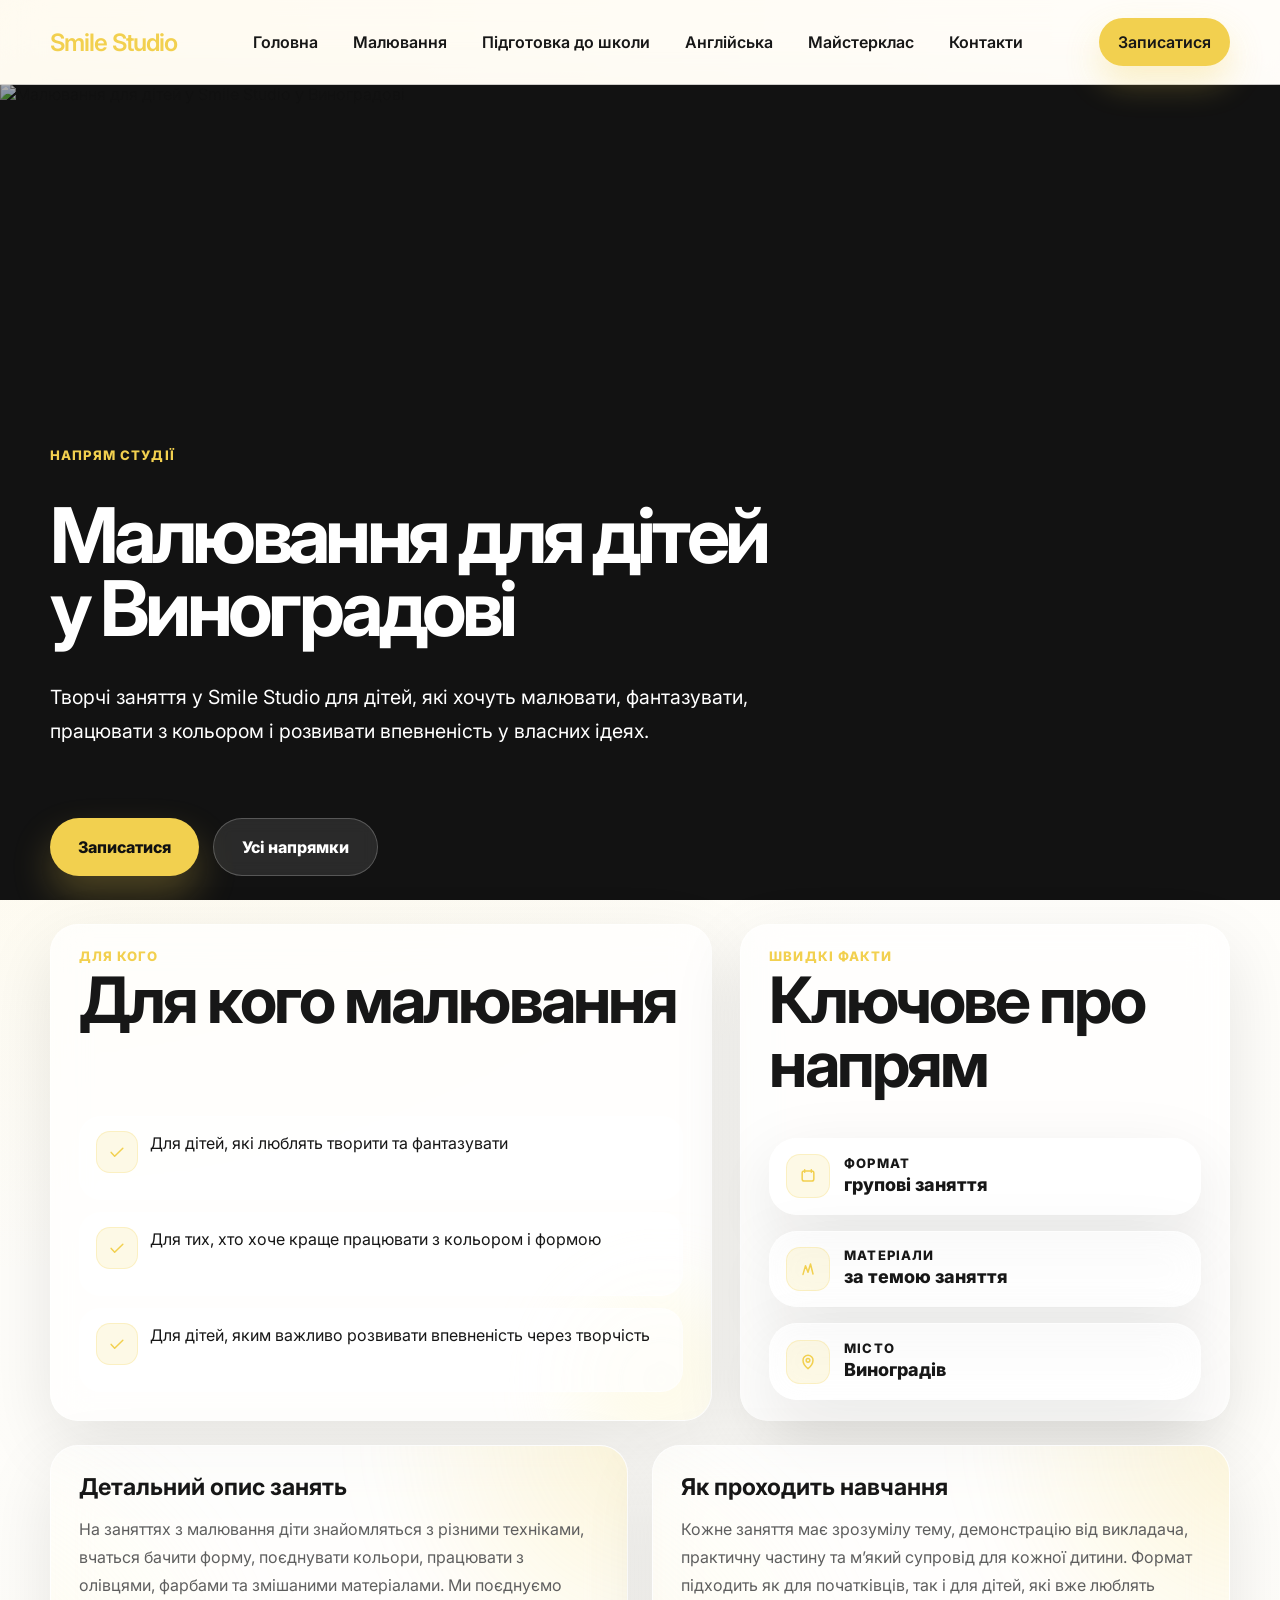
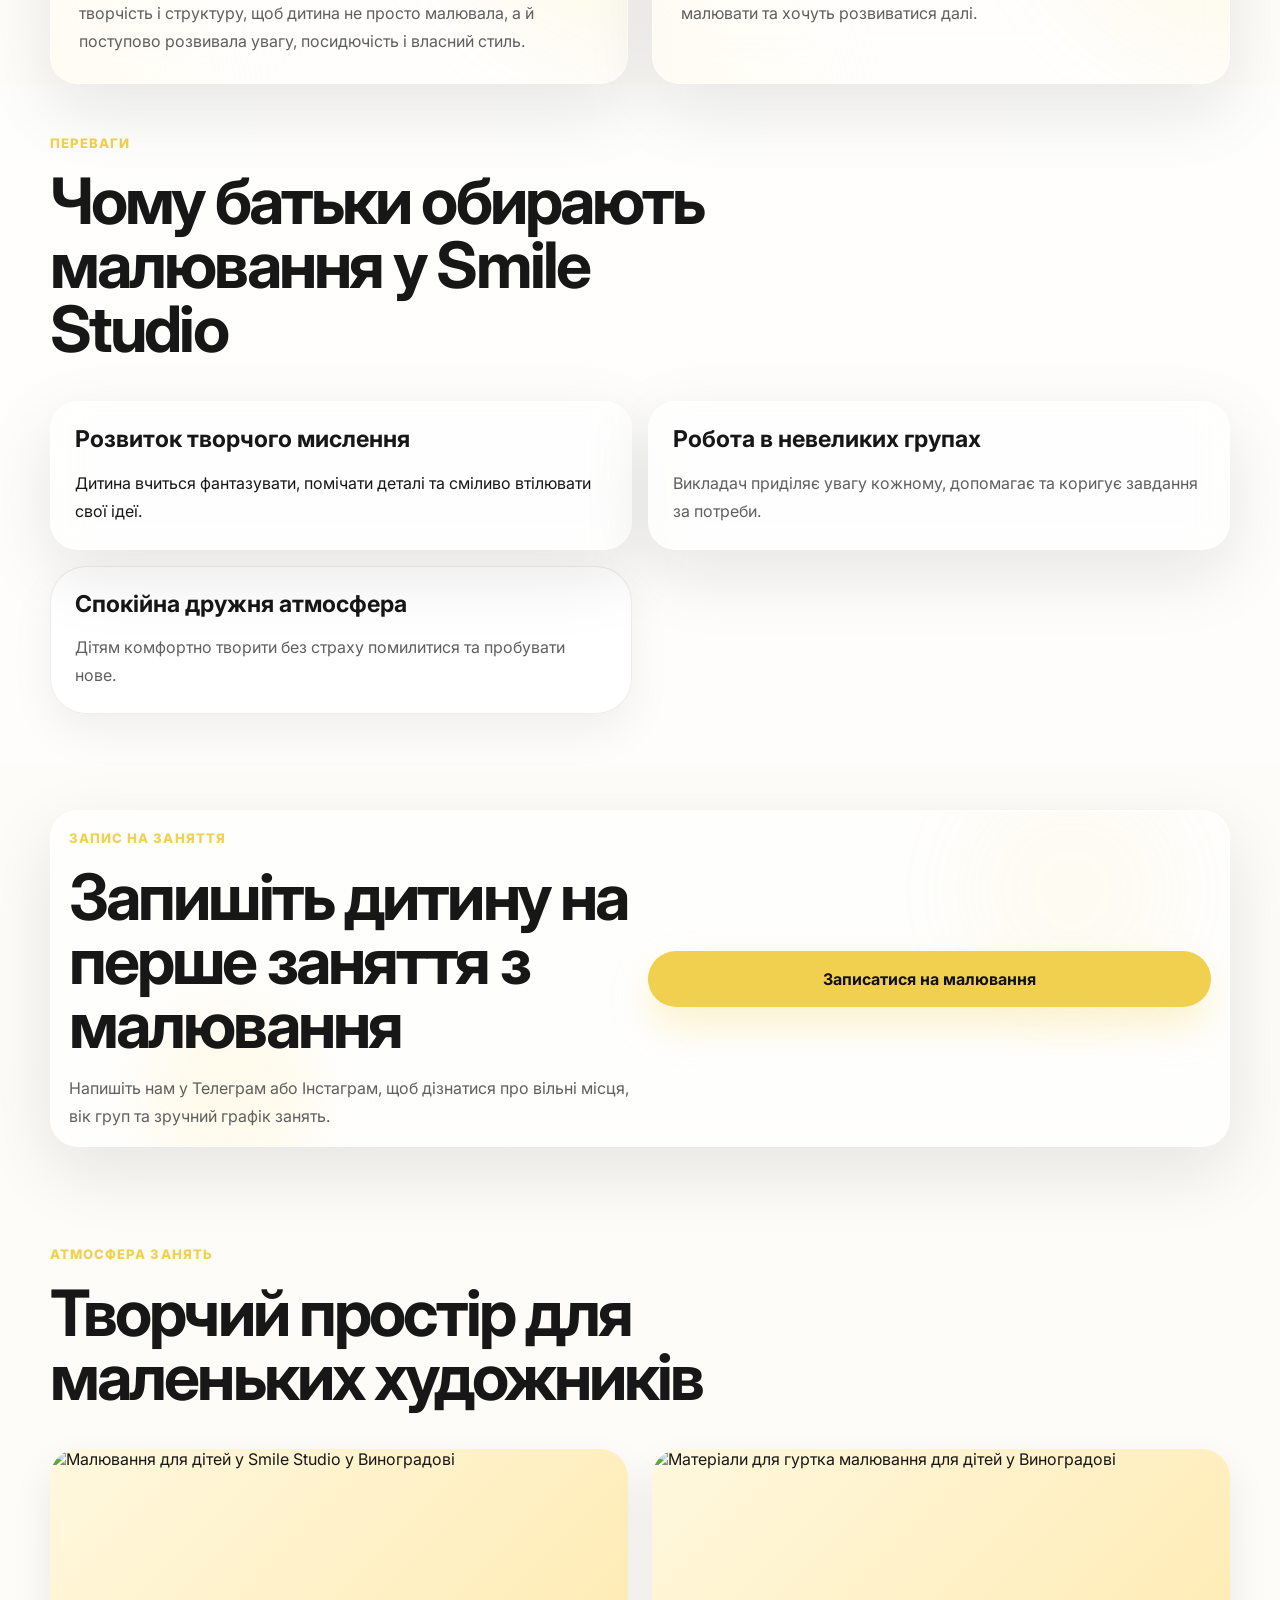
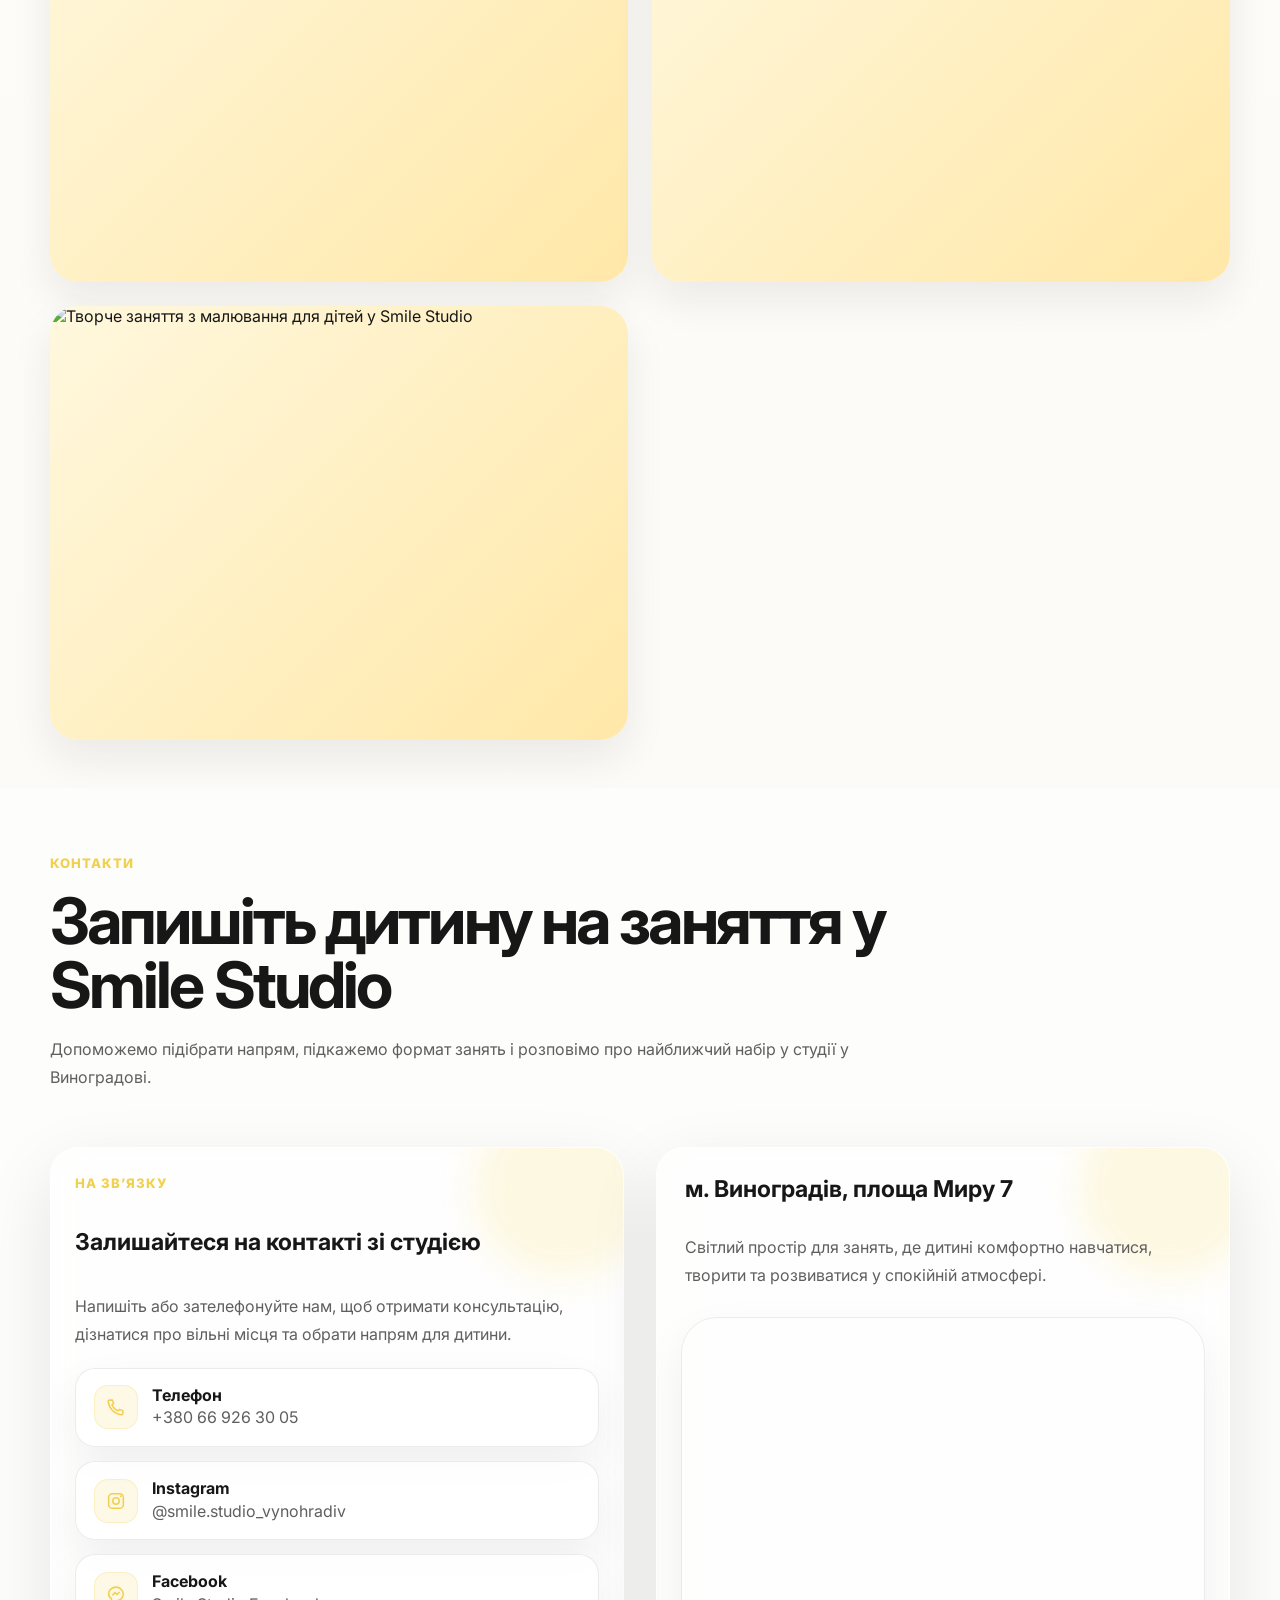
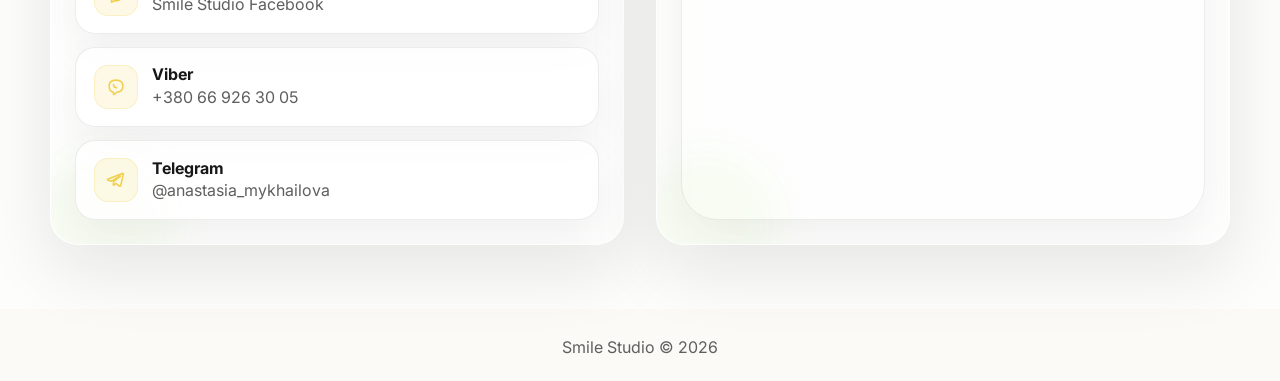
==== commit d1943f10: "Add files via upload" ====
--- a/drawing.html
+++ b/drawing.html
@@ -77,7 +77,6 @@
       href="https://fonts.googleapis.com/css2?family=Inter:wght@400;500;600;700;800&display=swap"
       rel="stylesheet"
     />
-    <link rel="icon" type="image/png" href="/brand.png" />
     <link rel="stylesheet" href="styles.css" />
   </head>
   <body class="category-page">
@@ -85,7 +84,6 @@
       <div class="container header-inner">
         <a class="brand" href="index.html">
           <div class="logo">
-            <img src="/brand.png" alt="Smile Studio логотип" />
             <span>Smile Studio</span>
           </div>
         </a>
@@ -118,6 +116,7 @@
           <img
             src="https://images.unsplash.com/photo-1503676382389-4809596d5290?auto=format&fit=crop&w=1800&q=80"
             alt="Малювання для дітей у Smile Studio у Виноградові"
+            decoding="async"
           />
         </div>
         <div class="hero-overlay"></div>
@@ -289,18 +288,24 @@
               <img
                 src="https://images.unsplash.com/photo-1516627145497-ae6968895b74?auto=format&fit=crop&w=900&q=80"
                 alt="Малювання для дітей у Smile Studio у Виноградові"
+                loading="lazy"
+                decoding="async"
               />
             </figure>
             <figure class="gallery-item">
               <img
                 src="https://images.unsplash.com/photo-1503676382389-4809596d5290?auto=format&fit=crop&w=900&q=80"
                 alt="Матеріали для гуртка малювання для дітей у Виноградові"
+                loading="lazy"
+                decoding="async"
               />
             </figure>
             <figure class="gallery-item">
               <img
                 src="https://images.unsplash.com/photo-1513258496099-48168024aec0?auto=format&fit=crop&w=900&q=80"
                 alt="Творче заняття з малювання для дітей у Smile Studio"
+                loading="lazy"
+                decoding="async"
               />
             </figure>
           </div>
--- a/styles.css
+++ b/styles.css
@@ -22,6 +22,11 @@
 
 html {
   scroll-behavior: smooth;
+  scroll-padding-top: 88px;
+}
+
+[id] {
+  scroll-margin-top: 88px;
 }
 
 body {
@@ -162,12 +167,6 @@
   align-items: center;
   gap: 10px;
   font-weight: 600;
-}
-
-.logo img {
-  width: 32px;
-  height: 32px;
-  object-fit: contain;
 }
 
 .nav-toggle {
@@ -192,7 +191,7 @@
   margin: 0 auto;
   border-radius: 999px;
   background: #f2d04f;
-  transition: transform 0.25s ease, opacity 0.25s ease;
+  transition: transform 0.22s ease, opacity 0.22s ease;
 }
 
 .site-nav {
@@ -210,7 +209,7 @@
   opacity: 0;
   pointer-events: none;
   transform: translateY(-8px);
-  transition: opacity 0.25s ease, transform 0.25s ease;
+  transition: opacity 0.22s ease, transform 0.22s ease;
 }
 
 .site-nav a,
@@ -253,7 +252,7 @@
 }
 
 .menu-open .nav-toggle span:nth-child(1) {
-  transform: translateY(6px) rotate(45deg);
+  transform: translateY(7px) rotate(45deg);
 }
 
 .menu-open .nav-toggle span:nth-child(2) {
@@ -261,7 +260,7 @@
 }
 
 .menu-open .nav-toggle span:nth-child(3) {
-  transform: translateY(-6px) rotate(-45deg);
+  transform: translateY(-7px) rotate(-45deg);
 }
 
 .hero-premium {
@@ -1535,6 +1534,51 @@
   }
 }
 
+@media (max-width: 768px) {
+  html {
+    scroll-padding-top: 76px;
+  }
+
+  [id] {
+    scroll-margin-top: 76px;
+  }
+
+  .glass-card,
+  .contact-card,
+  .detail-card,
+  .cta-card,
+  .premium-cta-card,
+  .contact-card-main,
+  .contact-card-side {
+    backdrop-filter: none;
+    -webkit-backdrop-filter: none;
+  }
+
+  .cta-glow,
+  .premium-cta-card::before,
+  .premium-cta-card::after,
+  .about-brand::before,
+  .about-brand::after,
+  .contact-card-main::before,
+  .contact-card-main::after,
+  .contact-card-side::before,
+  .contact-card-side::after,
+  .audience-shell::after,
+  .detail-card.glass-card::before {
+    display: none;
+  }
+
+  .nav-toggle,
+  .site-nav,
+  .gallery-item,
+  .detail-card,
+  .contact-card,
+  .premium-cta-card,
+  .cta-card {
+    box-shadow: var(--shadow-soft);
+  }
+}
+
 .detail-grid {
   display: grid;
   grid-template-columns: repeat(2, minmax(0, 1fr));
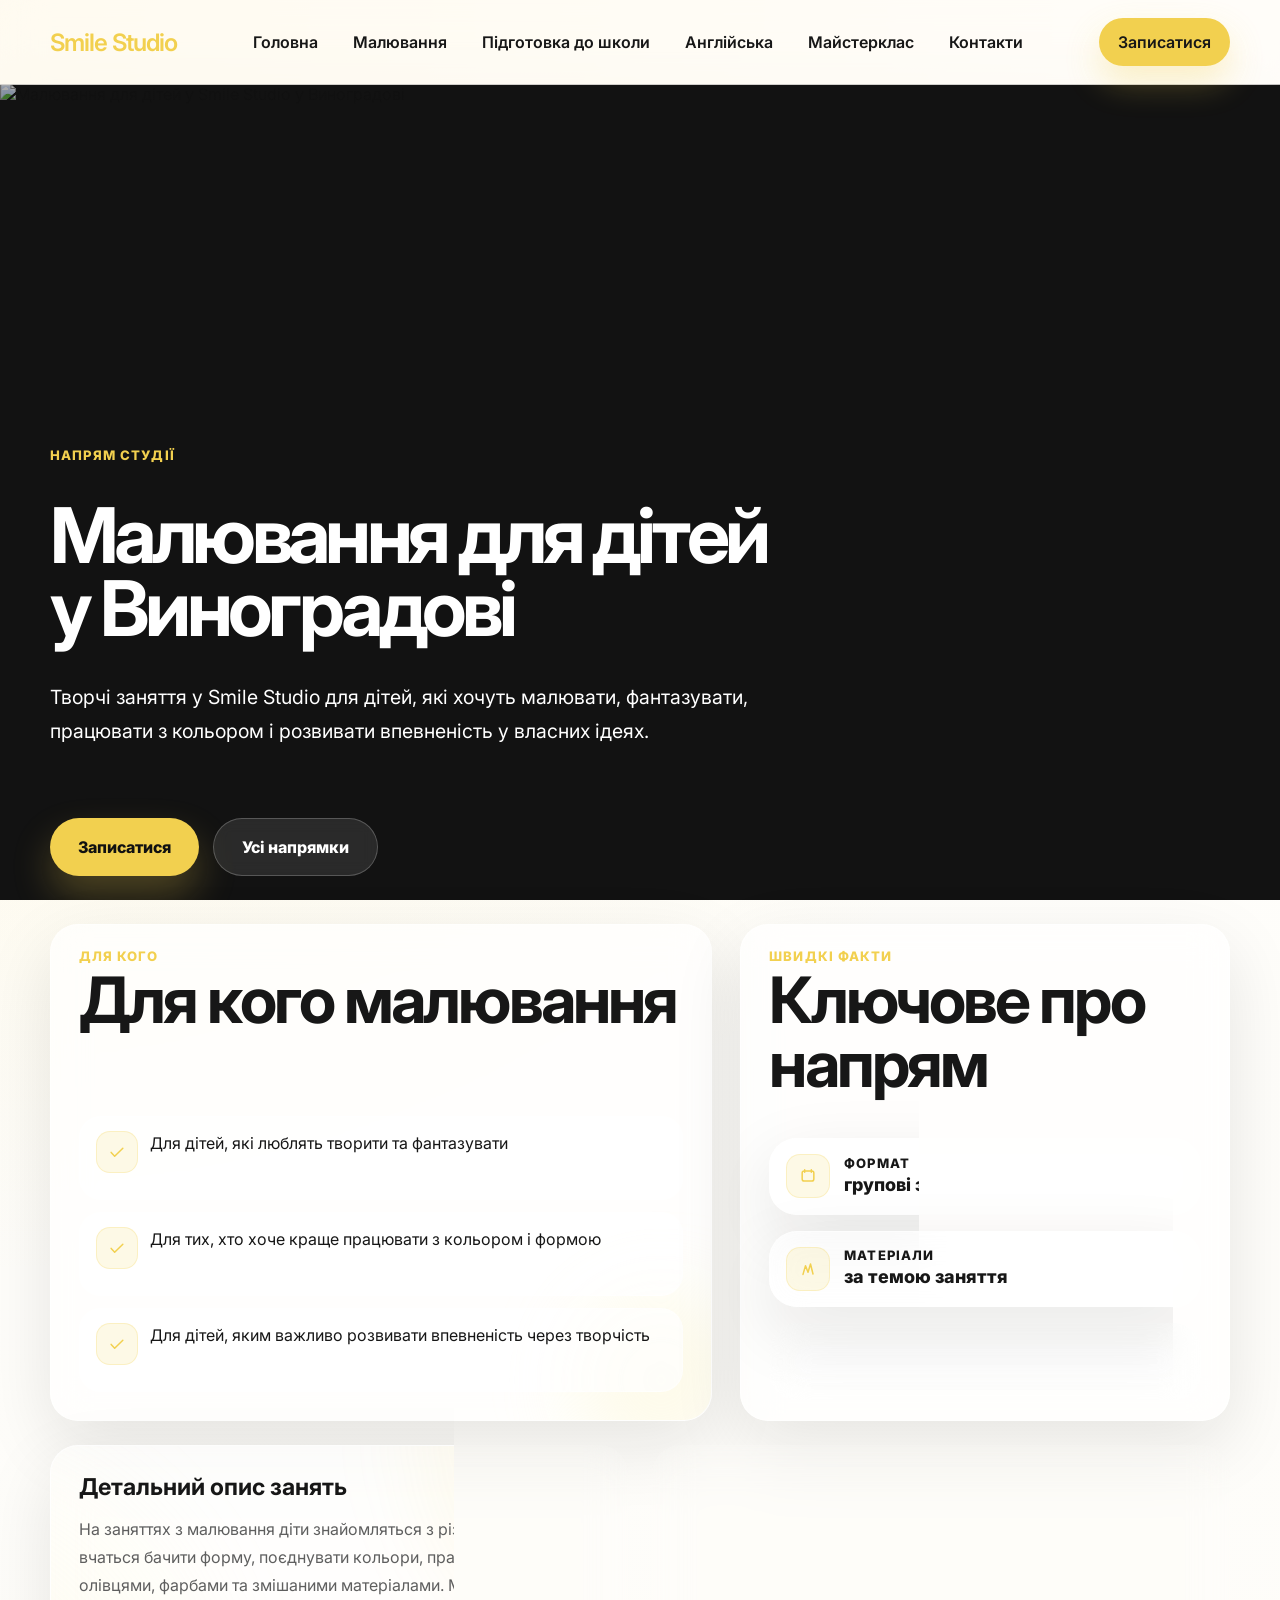
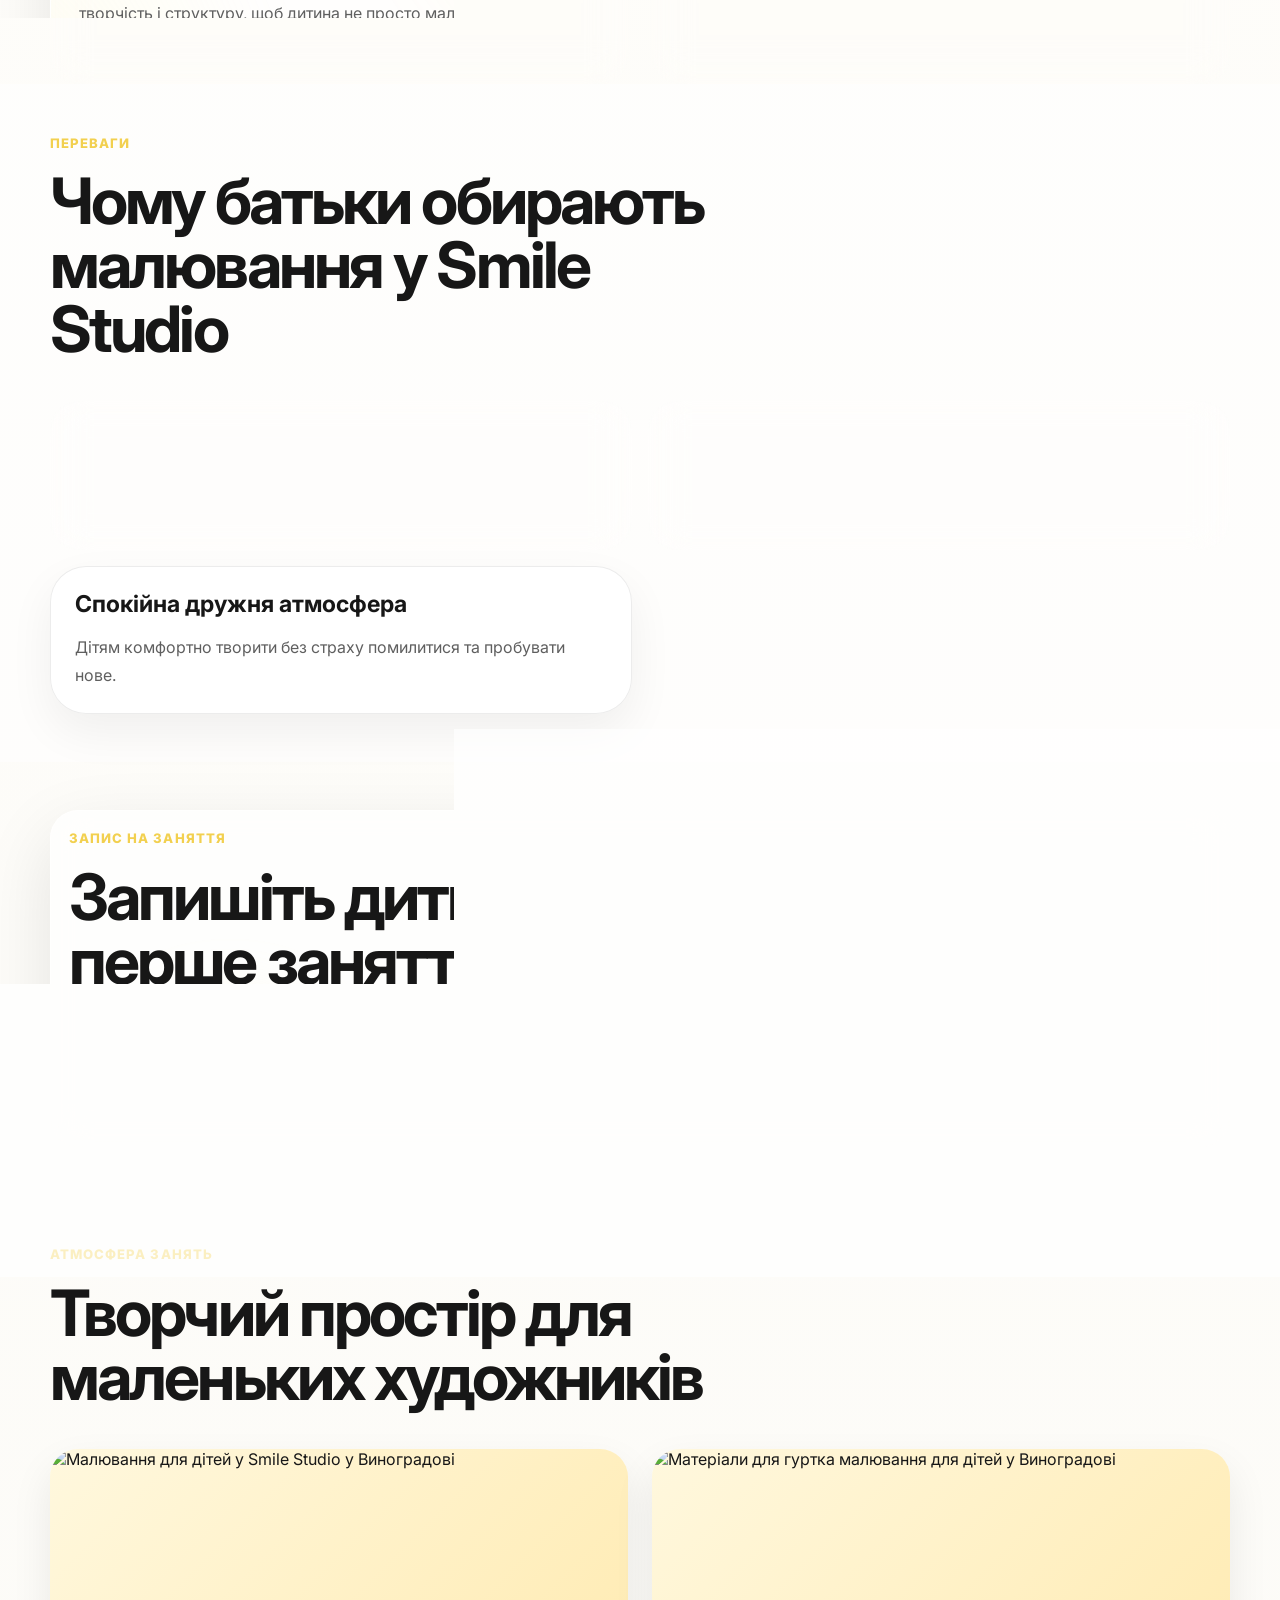
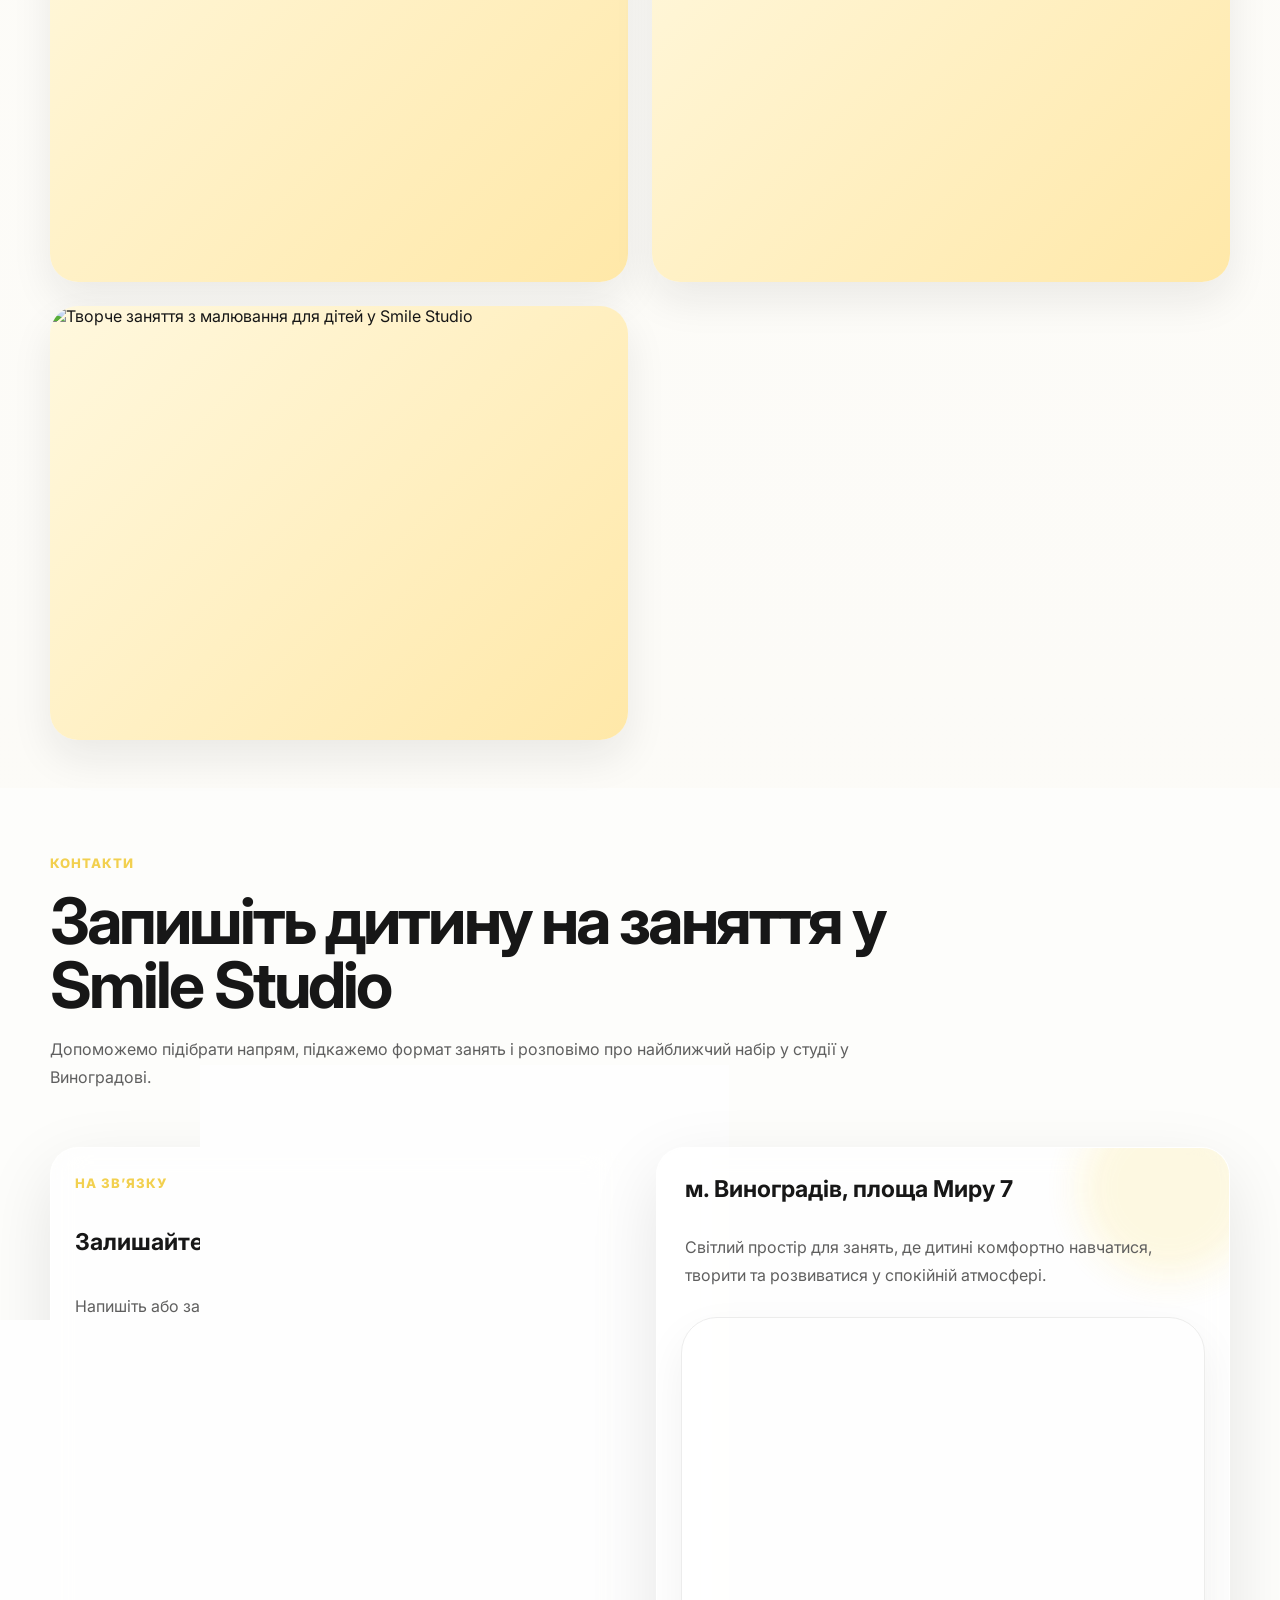
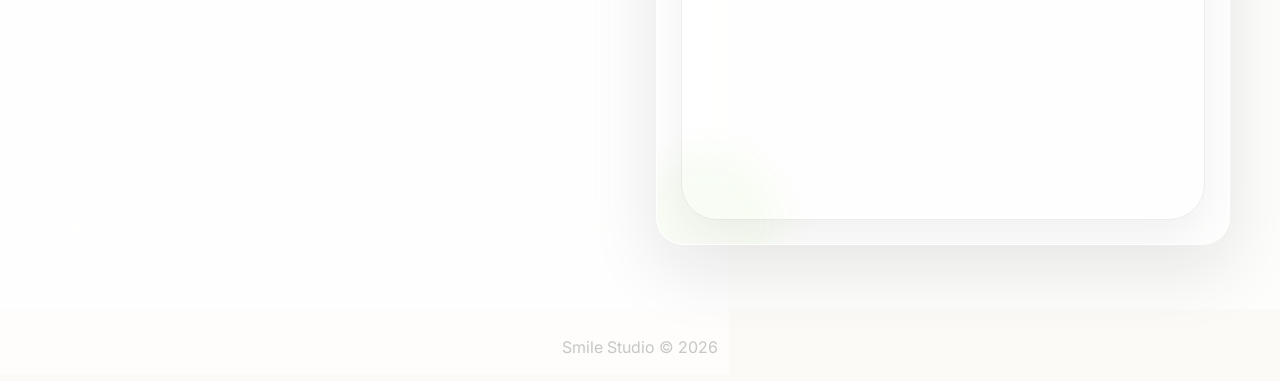
==== commit b81e06f2: "Add files via upload" ====
--- a/drawing.html
+++ b/drawing.html
@@ -8,7 +8,7 @@
       name="description"
       content="Малювання для дітей у Smile Studio у Виноградові — творчі заняття, розвиток уяви, кольору та впевненості. Оберіть гурток для дітей у Виноградові та запишіться на заняття."
     />
-    <link rel="canonical" href="https://your-domain.com/drawing.html" />
+    <link rel="canonical" href="https://smilestudiovinogradiv.github.io/drawing.html">
     <meta
       property="og:title"
       content="Малювання для дітей у Виноградові | Smile Studio"
@@ -77,6 +77,15 @@
       href="https://fonts.googleapis.com/css2?family=Inter:wght@400;500;600;700;800&display=swap"
       rel="stylesheet"
     />
+    <!-- Replace G-XXXXXXXXXX with real Google Analytics Measurement ID -->
+    <script async src="https://www.googletagmanager.com/gtag/js?id=G-XXXXXXXXXX"></script>
+    <script>
+      window.dataLayer = window.dataLayer || [];
+      function gtag(){dataLayer.push(arguments);}
+      gtag('js', new Date());
+
+      gtag('config', 'G-182BC4WJQH');
+    </script>
     <link rel="stylesheet" href="styles.css" />
   </head>
   <body class="category-page">
@@ -117,6 +126,7 @@
             src="https://images.unsplash.com/photo-1503676382389-4809596d5290?auto=format&fit=crop&w=1800&q=80"
             alt="Малювання для дітей у Smile Studio у Виноградові"
             decoding="async"
+            fetchpriority="high"
           />
         </div>
         <div class="hero-overlay"></div>
--- a/styles.css
+++ b/styles.css
@@ -373,27 +373,20 @@
   backdrop-filter: blur(8px);
 }
 
-.about-premium,
 .contact-premium,
 .contact-premium-grid,
 .contact-list,
 .footer-inner,
-.card-grid,
 .feature-grid,
 .gallery-grid,
-.hero-grid,
-.contact-grid,
 .detail-grid,
 .cta-banner {
   display: grid;
 }
 
-.about-premium,
 .contact-premium,
-.card-grid,
 .feature-grid,
 .gallery-grid,
-.contact-grid,
 .detail-grid,
 .cta-banner {
   gap: 1rem;
@@ -405,8 +398,6 @@
 }
 
 .direction-card-media,
-.gallery-premium-main,
-.gallery-premium-small,
 .gallery-item {
   overflow: hidden;
   border-radius: var(--radius-xl);
@@ -539,8 +530,6 @@
 
 .contact-list a,
 .contact-list p,
-.hero-panel,
-.info-card,
 .feature-card,
 .detail-card,
 .map-frame {
@@ -809,10 +798,9 @@
   border: 0;
 }
 
-.info-card,
 .feature-card,
 .detail-card,
-.hero-panel {
+.detail-card {
   padding: 1.5rem;
 }
 
@@ -831,7 +819,6 @@
 }
 
 .cta-premium .container,
-.signup-section .container,
 .container.cta-banner {
   width: min(1180px, calc(100% - 40px));
   margin-left: auto;
@@ -1191,9 +1178,6 @@
 @media (min-width: 700px) {
   .about-brand,
   .contact-premium-grid,
-  .gallery-premium,
-  .hero-grid,
-  .contact-grid,
   .detail-grid,
   .cta-banner,
   .cta-premium {
@@ -1212,10 +1196,6 @@
 
   .about-benefits {
     grid-template-columns: repeat(2, minmax(0, 1fr));
-  }
-
-  .card-grid {
-    grid-template-columns: repeat(3, minmax(0, 1fr));
   }
 
   .feature-grid {
@@ -1241,21 +1221,18 @@
     padding: 14px 14px;
   }
 
-  .cta-premium,
-  .signup-section {
+  .cta-premium {
     padding-left: 12px;
     padding-right: 12px;
   }
 
   .cta-premium .container,
-  .signup-section .container,
   .container.cta-banner {
     width: calc(100% - 24px);
   }
 
   .category-page .detail-card,
   .category-page .glass-card,
-  .category-page .hero-panel,
   .category-page .hero-copy {
     width: 100%;
     margin-left: 0;
@@ -1298,8 +1275,7 @@
     padding-bottom: 1.25rem;
   }
 
-  .hero-copy,
-  .hero-content {
+  .hero-copy {
     display: flex;
     flex-direction: column;
     margin-top: auto;
@@ -1382,7 +1358,6 @@
     padding-bottom: 18px;
   }
 
-  .contacts-section,
   #contacts {
     padding-bottom: 32px;
   }
@@ -1514,11 +1489,6 @@
   .header-cta {
     display: inline-flex;
   }
-
-  .five-up {
-    grid-template-columns: repeat(5, minmax(0, 1fr));
-  }
-
   .contact-premium-grid {
     grid-template-columns: 1fr 1fr;
     gap: 32px;
@@ -1547,11 +1517,17 @@
   .contact-card,
   .detail-card,
   .cta-card,
+  .cta-banner,
   .premium-cta-card,
+  .audience-shell,
+  .facts-shell,
+  .audience-item,
+  .fact-card,
   .contact-card-main,
   .contact-card-side {
-    backdrop-filter: none;
-    -webkit-backdrop-filter: none;
+    backdrop-filter: none !important;
+    -webkit-backdrop-filter: none !important;
+    box-shadow: 0 8px 22px rgba(23, 23, 23, 0.07) !important;
   }
 
   .cta-glow,
@@ -1565,17 +1541,33 @@
   .contact-card-side::after,
   .audience-shell::after,
   .detail-card.glass-card::before {
-    display: none;
-  }
-
-  .nav-toggle,
-  .site-nav,
+    display: none !important;
+  }
+
+  .glass-card,
+  .contact-card,
+  .detail-card,
+  .cta-card,
+  .cta-banner,
+  .premium-cta-card,
+  .audience-shell,
+  .facts-shell,
+  .audience-item,
+  .fact-card,
+  .feature-card,
+  .direction-card,
   .gallery-item,
-  .detail-card,
-  .contact-card,
-  .premium-cta-card,
-  .cta-card {
-    box-shadow: var(--shadow-soft);
+  .hero-media img {
+    transition: none !important;
+    animation: none !important;
+  }
+
+  .hero-media img {
+    filter: none;
+  }
+
+  * {
+    will-change: auto !important;
   }
 }
 
@@ -1592,7 +1584,6 @@
 }
 
 .audience-list,
-.facts-list,
 .facts-grid {
   margin-top: 8px !important;
   gap: 12px;
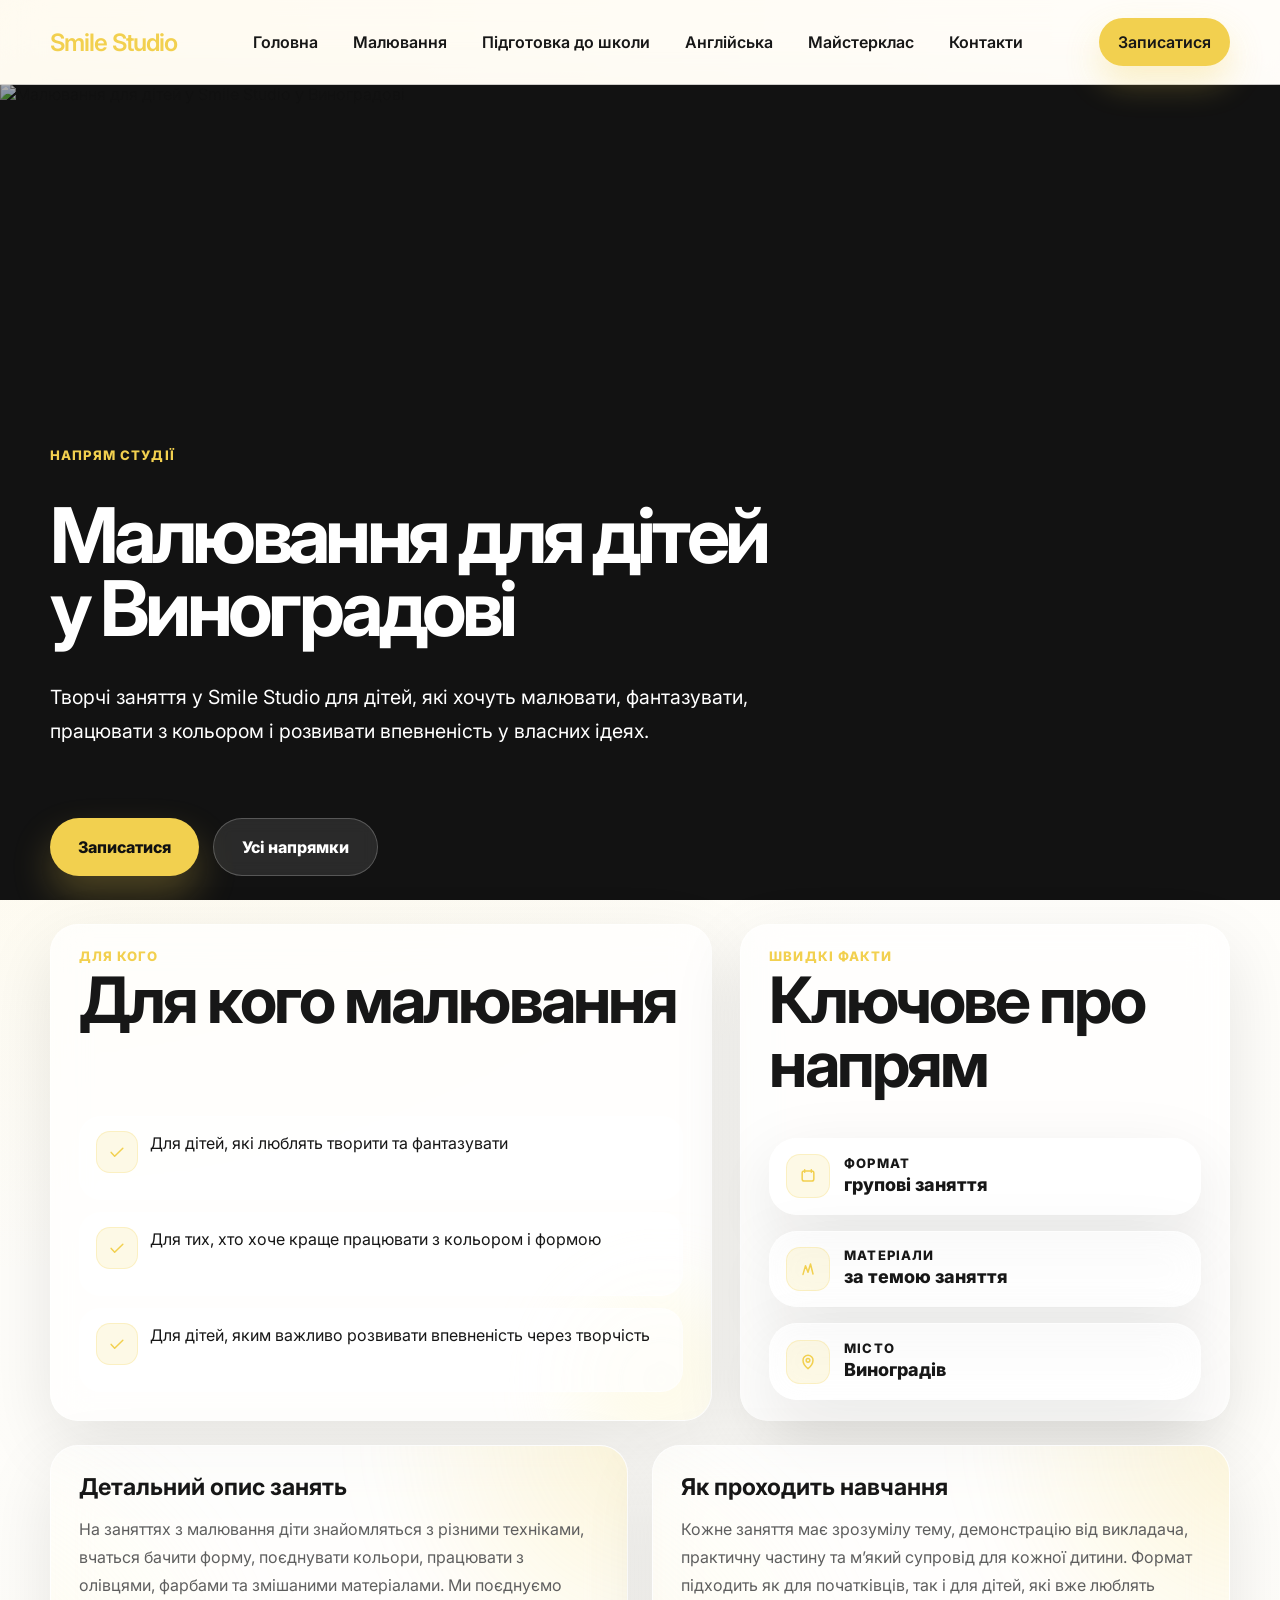
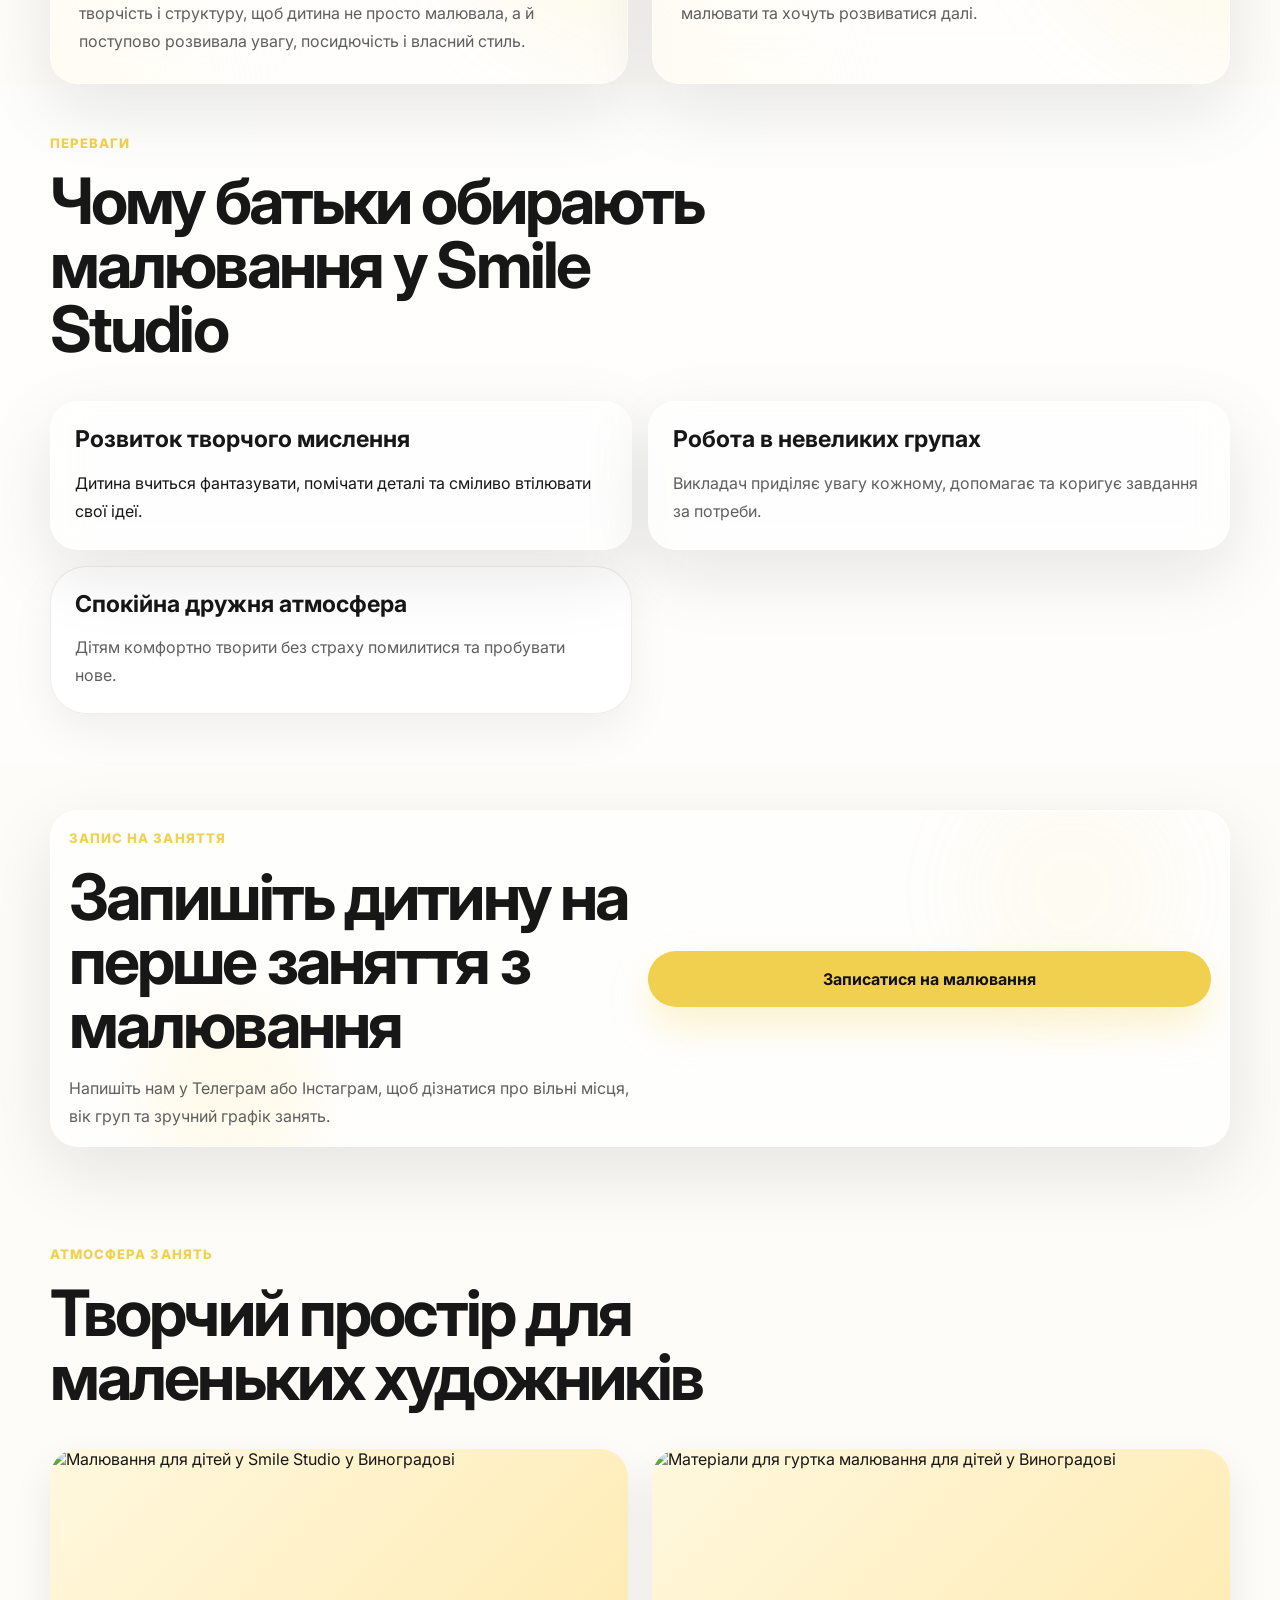
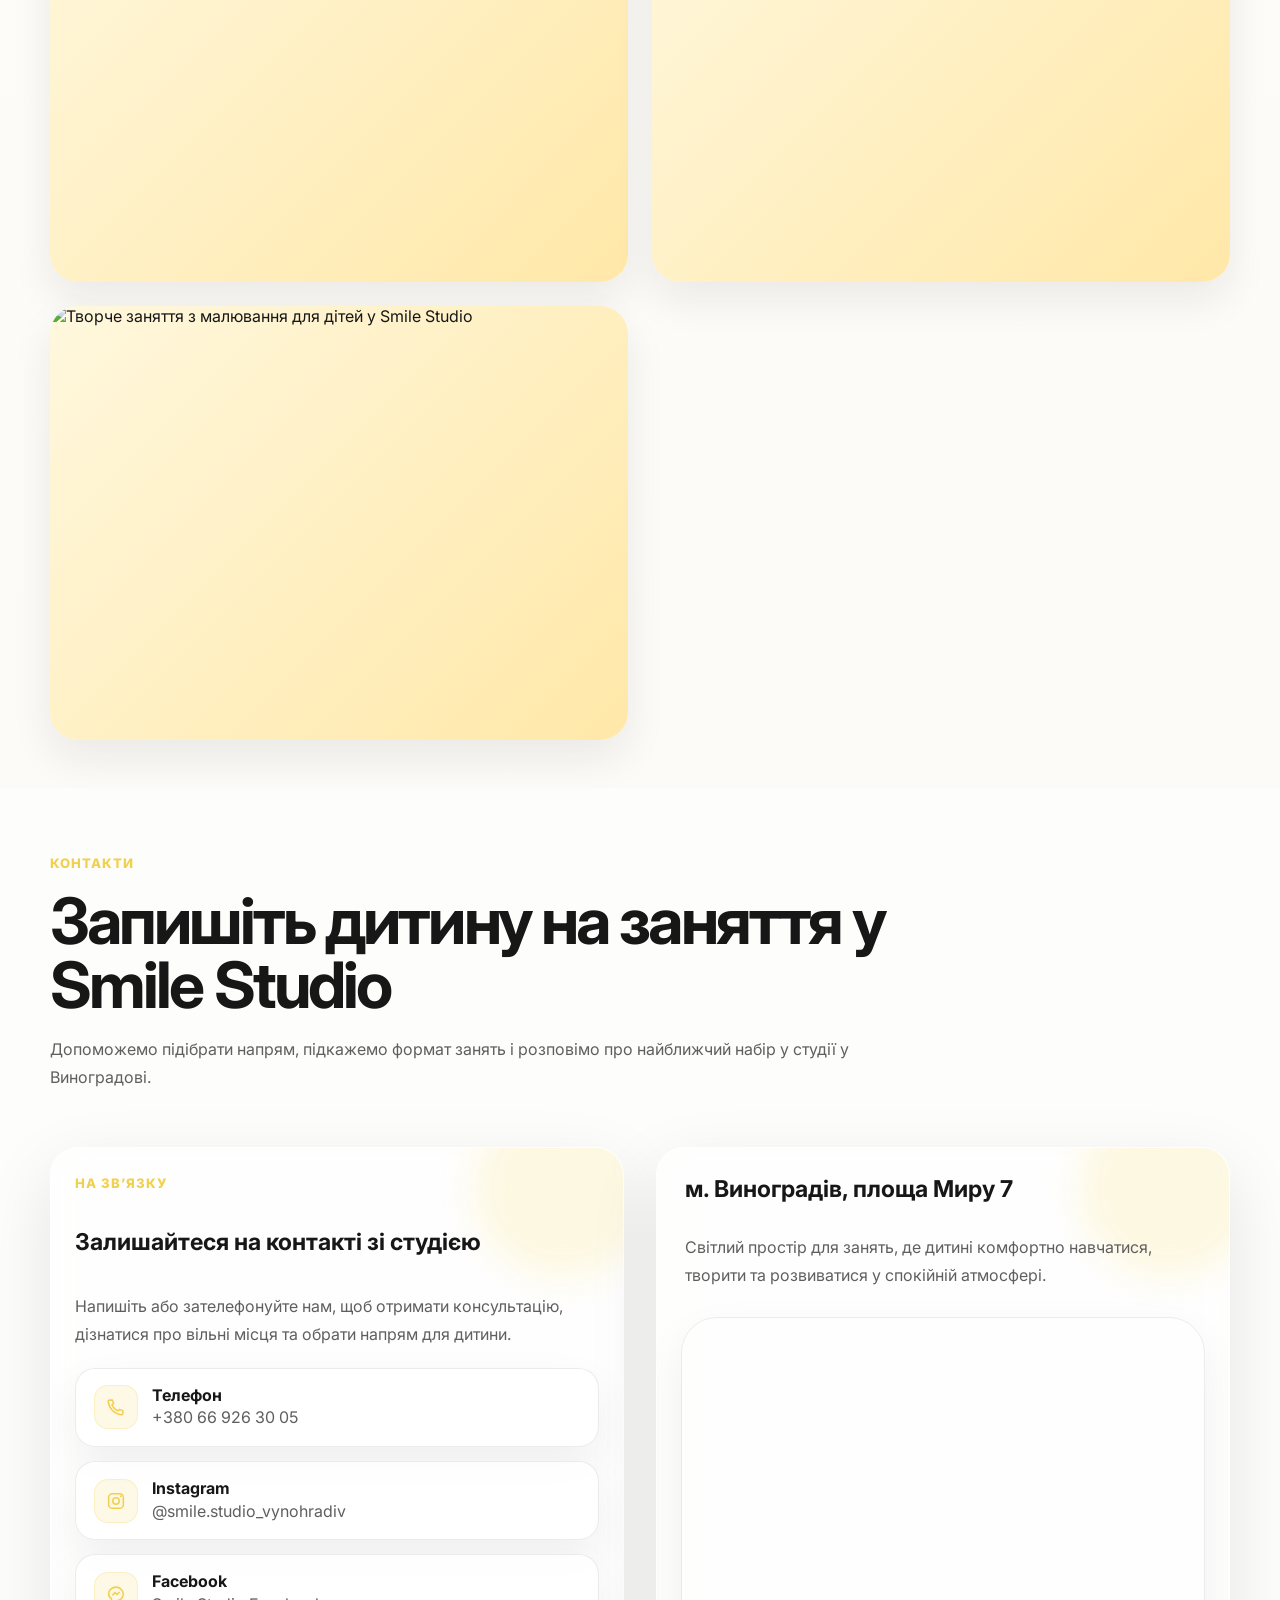
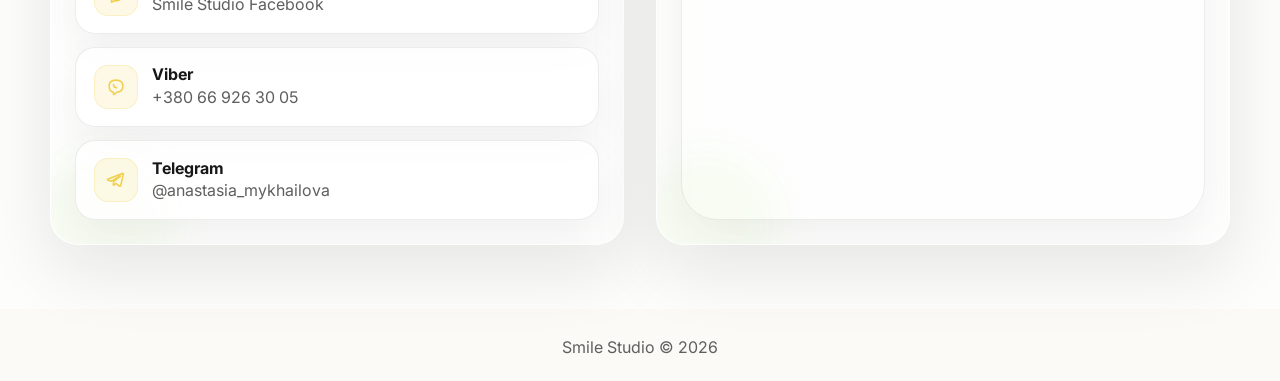
==== commit 868ef428: "Add files via upload" ====
--- a/drawing.html
+++ b/drawing.html
@@ -71,6 +71,7 @@
         }
       }
     </script>
+    <link rel="icon" href="/favicon.ico" type="image/x-icon">
     <link rel="preconnect" href="https://fonts.googleapis.com" />
     <link rel="preconnect" href="https://fonts.gstatic.com" crossorigin />
     <link
--- a/styles.css
+++ b/styles.css
@@ -1600,3 +1600,111 @@
     gap: 16px;
   }
 }
+
+@media (max-width: 768px) {
+  main > section:first-child#hero {
+    padding-top: 0 !important;
+  }
+
+  #hero.hero-premium {
+    min-height: calc(100svh - var(--header-height)) !important;
+    height: calc(100svh - var(--header-height)) !important;
+    padding-top: 0 !important;
+    padding-bottom: 0 !important;
+  }
+
+  #hero .hero-media,
+  #hero .hero-overlay {
+    inset: 0 !important;
+  }
+
+  #hero .hero-media img {
+    width: 100% !important;
+    height: 100% !important;
+    object-fit: cover !important;
+  }
+
+  #hero .hero-inner {
+    min-height: 100% !important;
+    height: 100% !important;
+    padding-top: 0 !important;
+    padding-bottom: 0 !important;
+  }
+}
+@media (max-width: 768px) {
+  main {
+    padding-top: 0 !important;
+  }
+
+  .site-header {
+    position: fixed !important;
+    top: 0;
+    left: 0;
+    right: 0;
+    background: rgba(255, 253, 248, 0.72);
+    z-index: 1000;
+  }
+
+  #hero.hero-premium {
+    min-height: 100svh !important;
+    height: 100svh !important;
+    padding-top: var(--header-height) !important;
+  }
+
+  #hero .hero-inner {
+    min-height: calc(100svh - var(--header-height)) !important;
+    height: calc(100svh - var(--header-height)) !important;
+  }
+}
+@media (max-width: 768px) {
+  body:not(.category-page) main {
+    padding-top: 0 !important;
+  }
+
+  body:not(.category-page) #hero.hero-premium {
+    min-height: 100svh !important;
+    height: 100svh !important;
+    padding-top: var(--header-height) !important;
+    padding-bottom: 0 !important;
+  }
+
+  body:not(.category-page) #hero .hero-inner {
+    min-height: calc(100svh - var(--header-height)) !important;
+    height: calc(100svh - var(--header-height)) !important;
+  }
+
+  body.category-page main {
+    padding-top: var(--header-height) !important;
+  }
+
+  body.category-page .category-hero {
+    min-height: calc(100svh - var(--header-height)) !important;
+    height: calc(100svh - var(--header-height)) !important;
+    padding-top: 0 !important;
+    padding-bottom: 0 !important;
+  }
+
+  body.category-page .category-hero .hero-inner {
+    min-height: 100% !important;
+    height: 100% !important;
+  }
+}
+body:not(.category-page) main {
+  padding-top: 0 !important;
+}
+
+body:not(.category-page) #hero.hero-premium {
+  margin-top: calc(-1 * var(--header-height));
+}
+body:not(.category-page) #hero.hero-premium {
+  min-height: 100vh !important;
+  height: 100vh !important;
+  margin-top: 0 !important;
+  padding-top: 0 !important;
+}
+
+body:not(.category-page) #hero .hero-inner {
+  min-height: 100vh !important;
+  height: 100vh !important;
+  padding-top: var(--header-height) !important;
+}
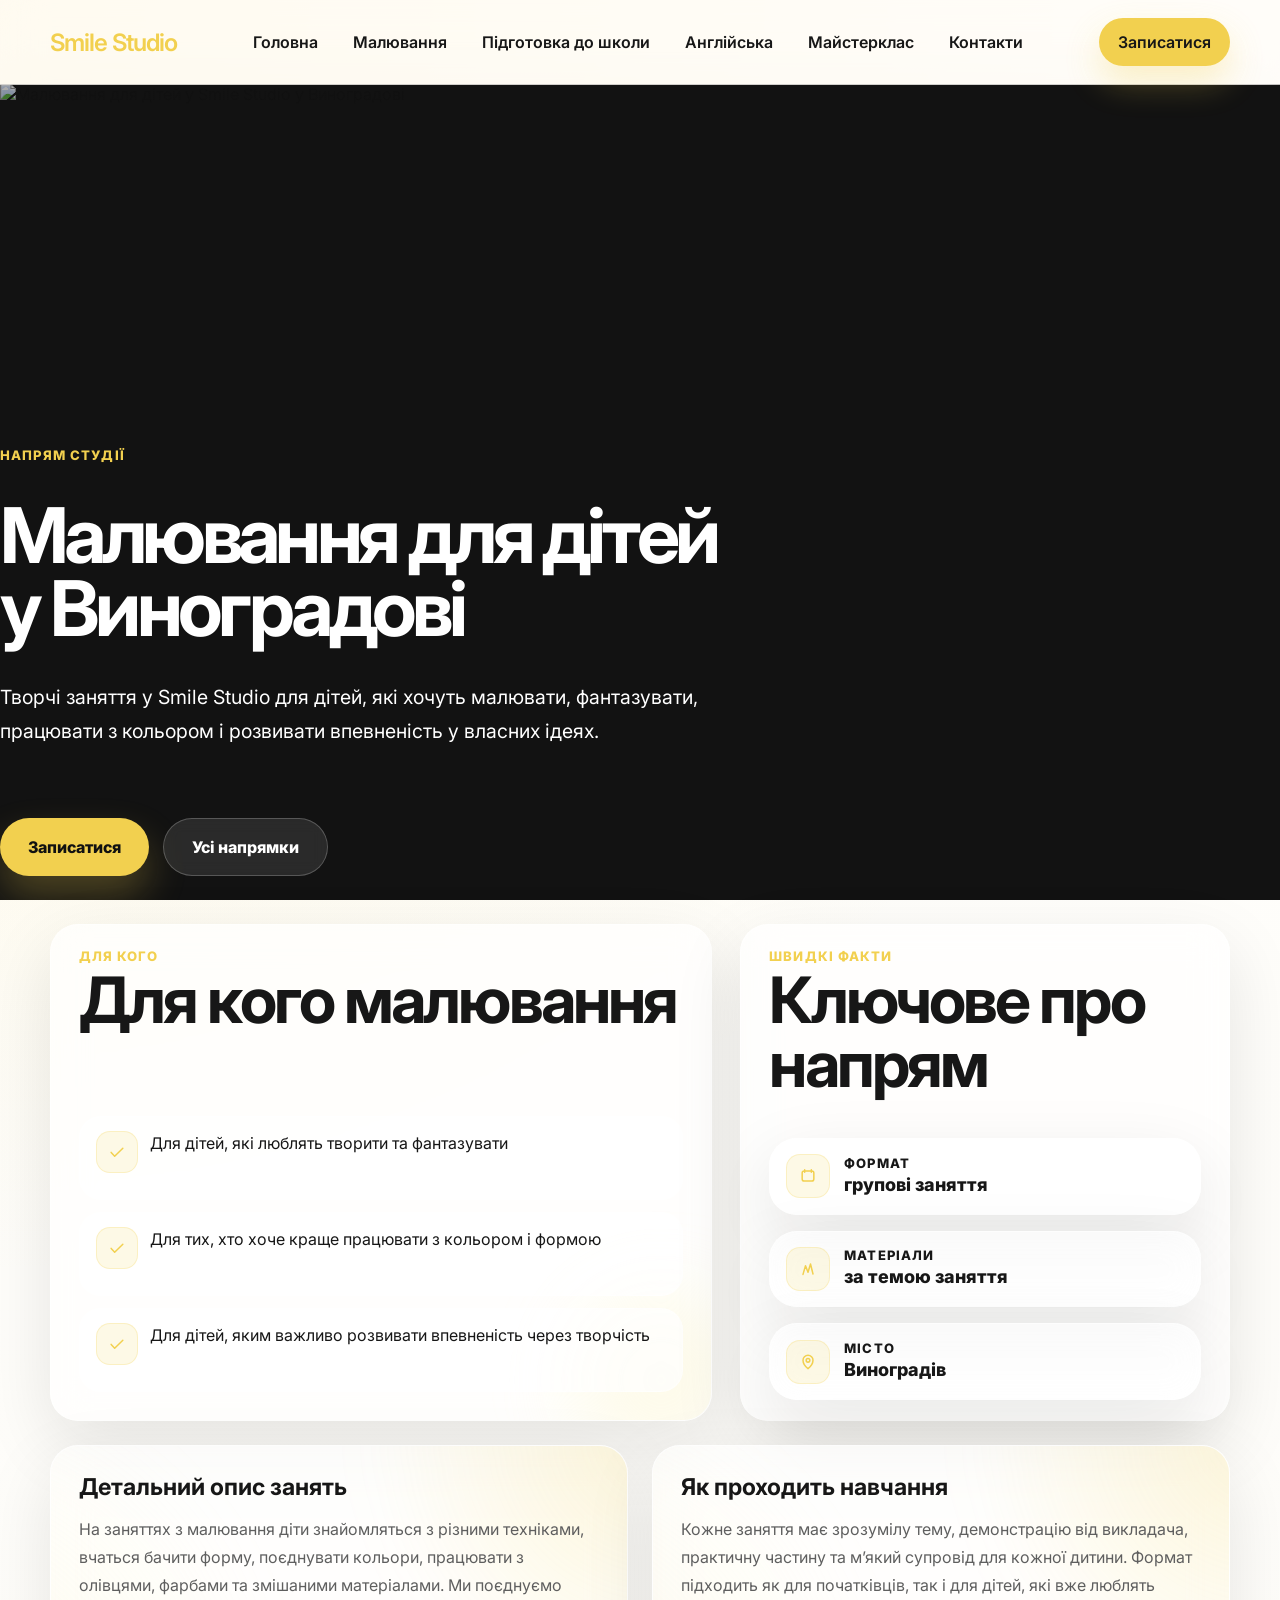
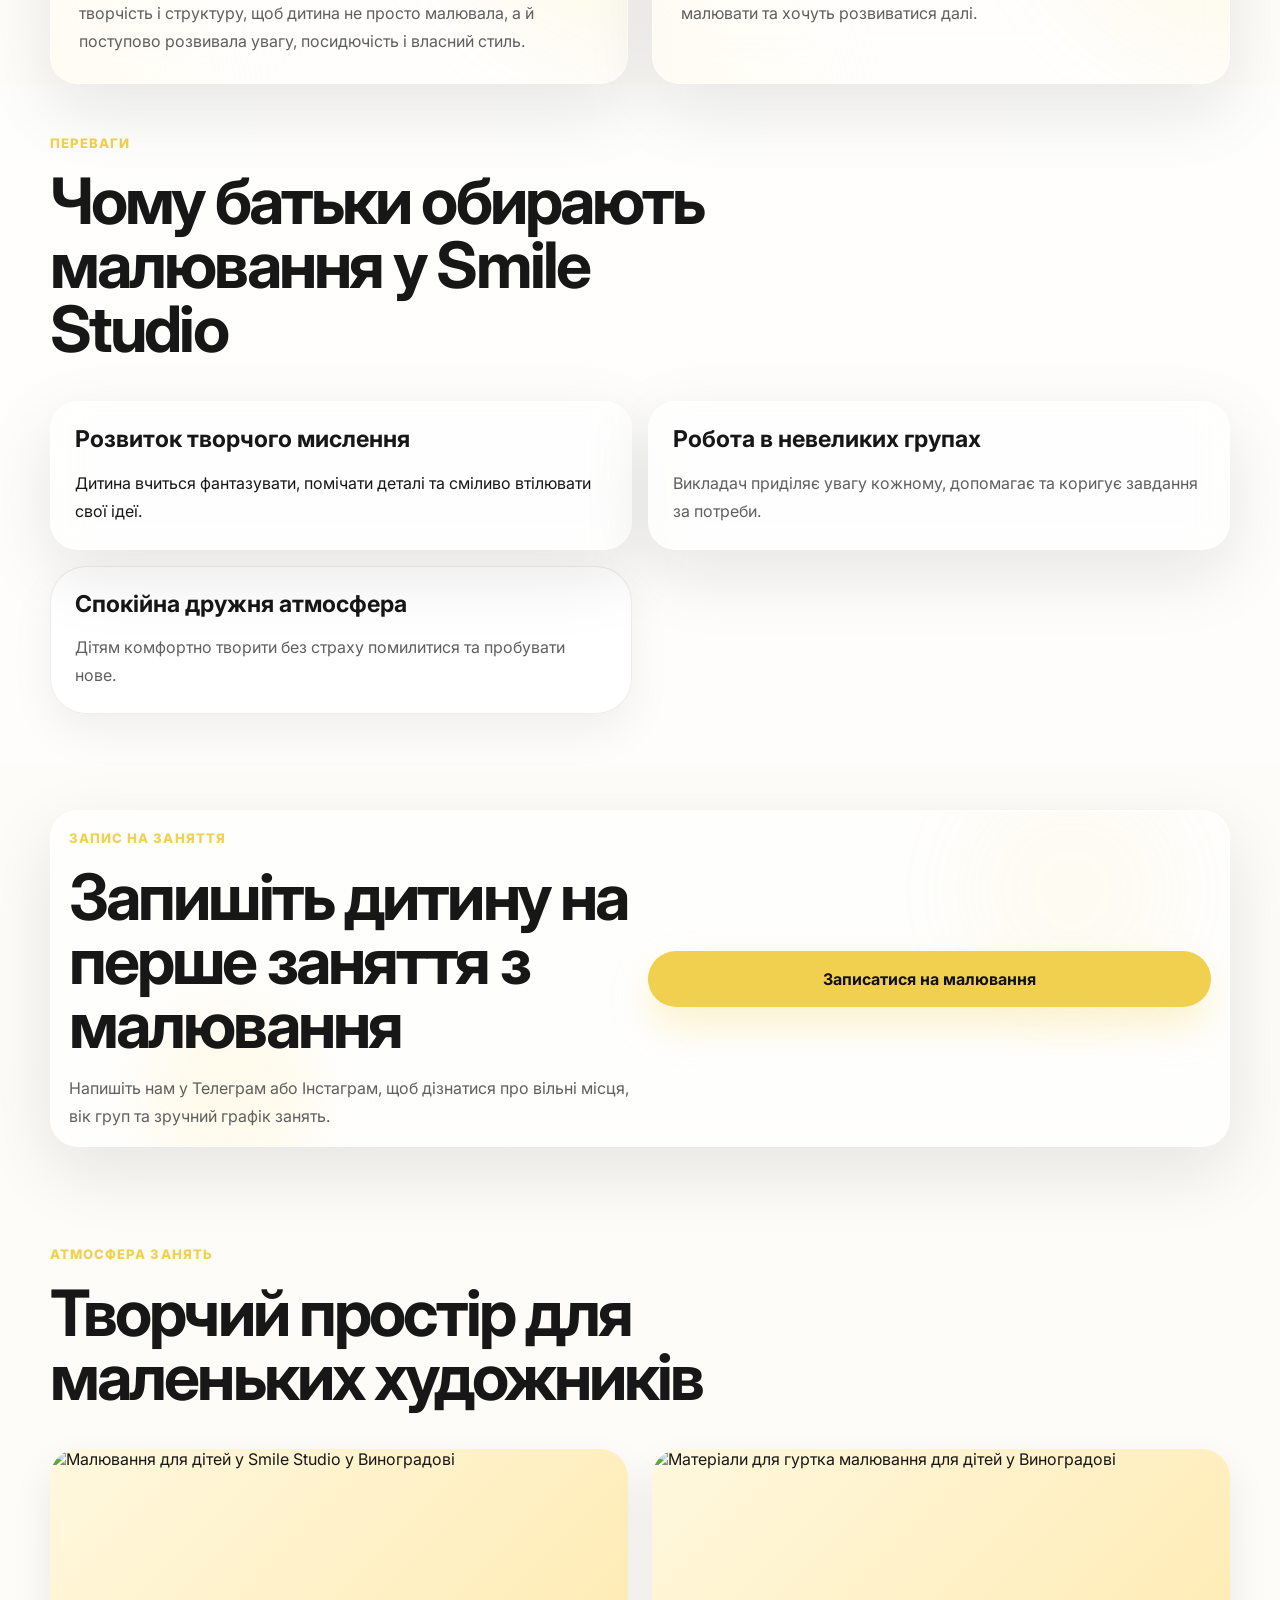
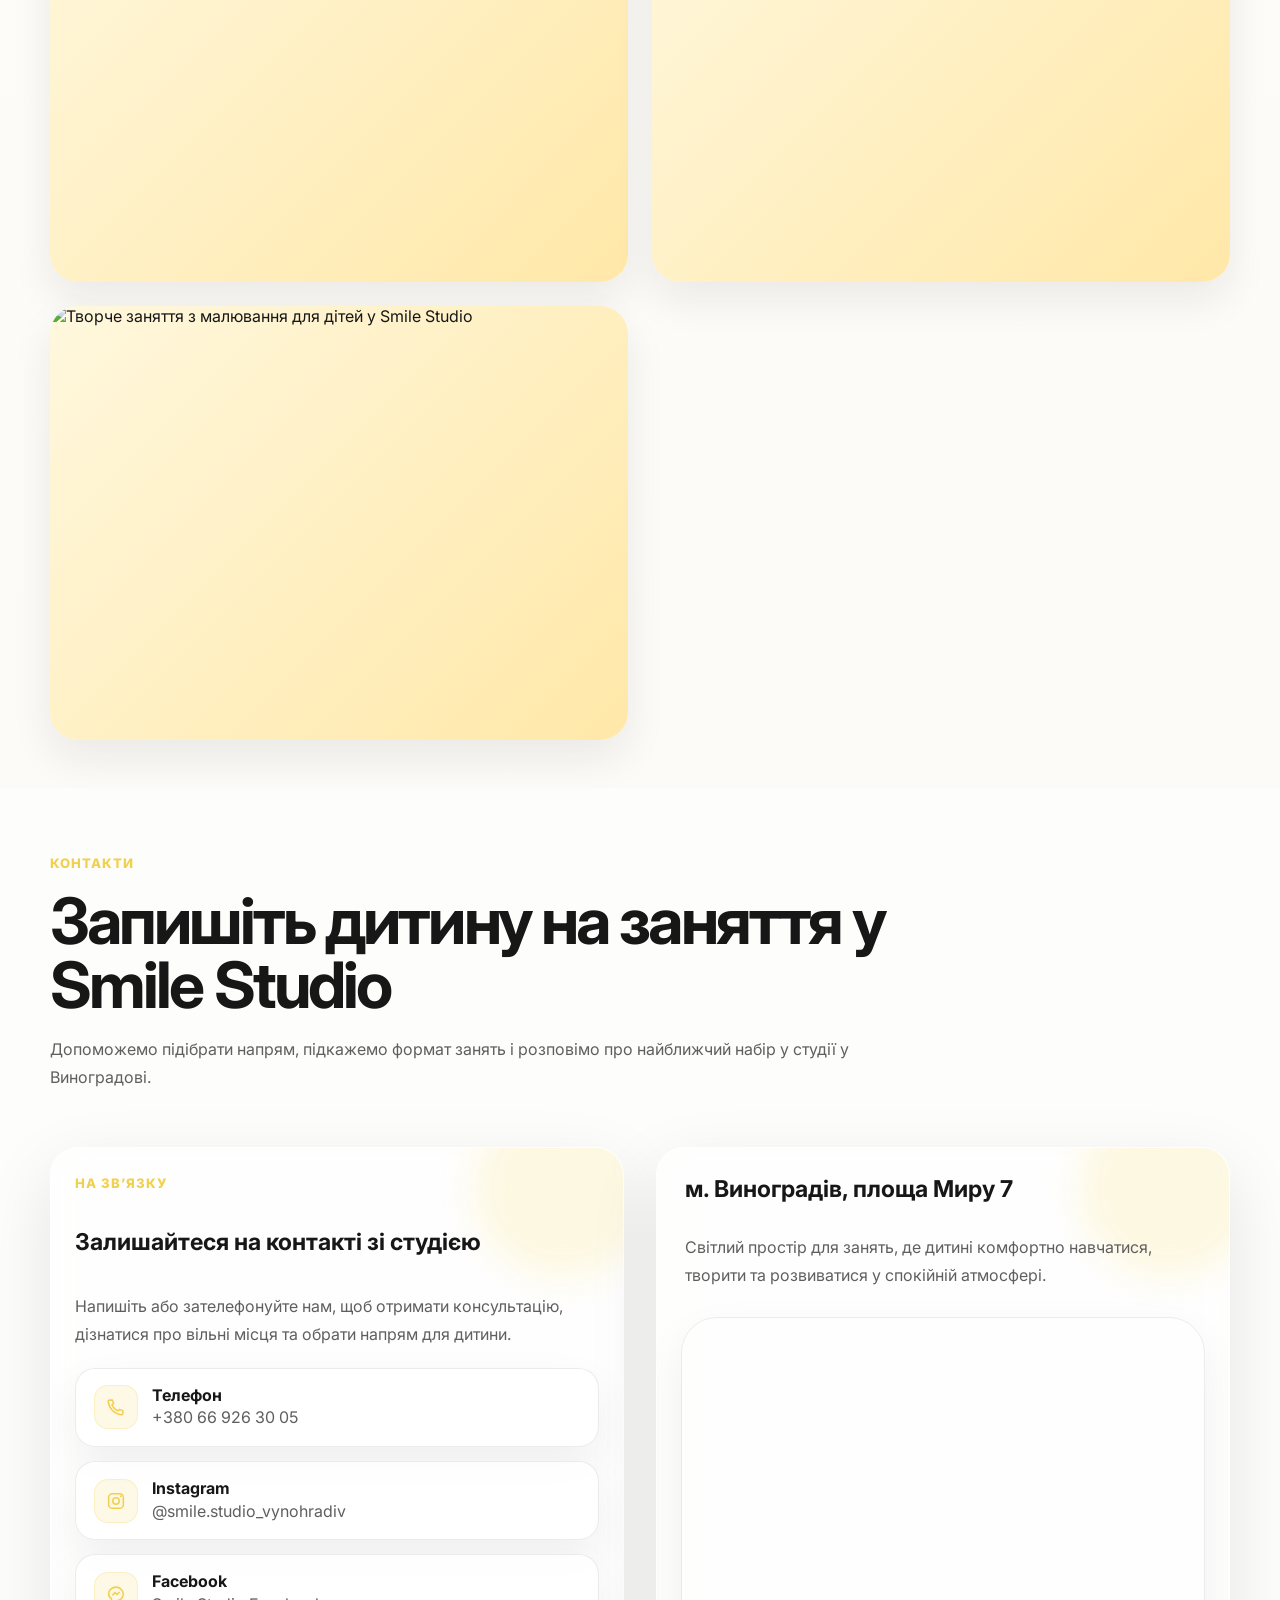
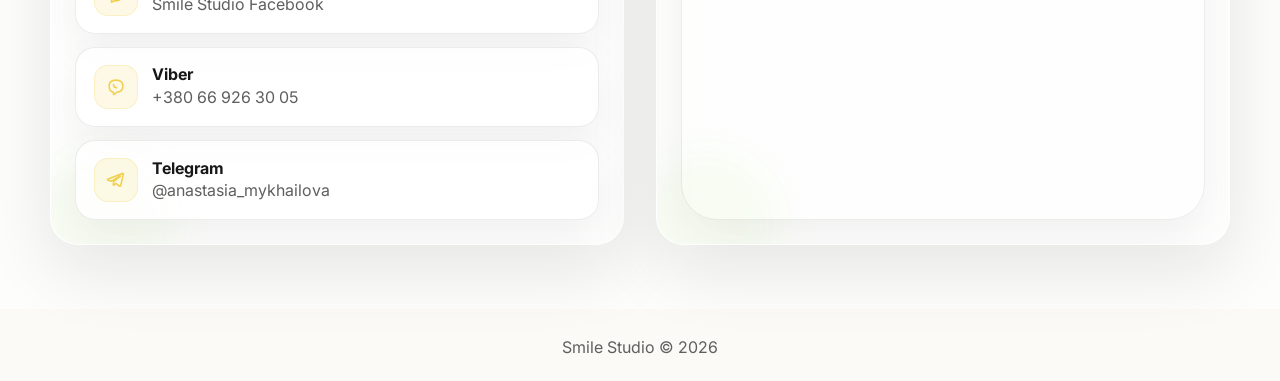
==== commit a85dc820: "Add files via upload" ====
--- a/drawing.html
+++ b/drawing.html
@@ -22,13 +22,13 @@
       property="og:image"
       content="https://images.unsplash.com/photo-1503676382389-4809596d5290?auto=format&amp;fit=crop&amp;w=1800&amp;q=80"
     />
-    <meta property="og:url" content="https://your-domain.com/drawing.html" />
+    <meta property="og:url" content="https://smilestudiovinogradiv.github.io/drawing.html" />
     <script type="application/ld+json">
       {
         "@context": "https://schema.org",
         "@type": "EducationalOrganization",
         "name": "Smile Studio",
-        "url": "https://your-domain.com/drawing.html",
+        "url": "https://smilestudiovinogradiv.github.io/drawing.html",
         "telephone": "+380669263005",
         "address": {
           "@type": "PostalAddress",
@@ -78,8 +78,7 @@
       href="https://fonts.googleapis.com/css2?family=Inter:wght@400;500;600;700;800&display=swap"
       rel="stylesheet"
     />
-    <!-- Replace G-XXXXXXXXXX with real Google Analytics Measurement ID -->
-    <script async src="https://www.googletagmanager.com/gtag/js?id=G-XXXXXXXXXX"></script>
+        <script async src="https://www.googletagmanager.com/gtag/js?id=G-182BC4WJQH"></script>
     <script>
       window.dataLayer = window.dataLayer || [];
       function gtag(){dataLayer.push(arguments);}
@@ -436,3 +435,4 @@
     <script src="script.js"></script>
   </body>
 </html>
+
--- a/styles.css
+++ b/styles.css
@@ -63,7 +63,38 @@
 }
 
 main {
+  padding-top: 0;
+}
+
+body.category-page main {
   padding-top: var(--header-height);
+}
+
+body:not(.category-page) main {
+  padding-top: 0;
+}
+
+body:not(.category-page) #hero.hero-premium {
+  min-height: 100dvh;
+  height: 100dvh;
+  margin-top: 0;
+  padding-top: 0;
+}
+
+body:not(.category-page) #hero > .container {
+  position: relative;
+  z-index: 1;
+  min-height: 100%;
+  height: 100%;
+  display: flex;
+}
+
+body:not(.category-page) #hero .hero-inner {
+  min-height: 100%;
+  height: 100%;
+  width: 100%;
+  padding-top: var(--header-height);
+  padding-bottom: 20px;
 }
 
 .container {
@@ -142,6 +173,7 @@
   border-bottom: 1px solid rgba(23, 23, 23, 0.06);
   background: rgba(255, 253, 248, 0.72);
   backdrop-filter: blur(22px);
+  -webkit-backdrop-filter: blur(22px);
 }
 
 .header-inner {
@@ -265,9 +297,9 @@
 
 .hero-premium {
   position: relative;
-  min-height: calc(100vh - var(--header-height));
-  display: grid;
-  align-items: end;
+  min-height: 100dvh;
+  display: flex;
+  align-items: stretch;
   overflow: hidden;
   background: #121212;
 }
@@ -290,11 +322,14 @@
 .hero-inner {
   position: relative;
   z-index: 1;
-  min-height: calc(100svh - var(--header-height));
+  min-height: 100%;
+  height: auto;
+  width: 100%;
   display: flex;
   flex-direction: column;
-  justify-content: space-between;
-  padding: 2rem 0;
+  justify-content: flex-end;
+  padding-top: 20px;
+  padding-bottom: 24px;
 }
 
 .hero-copy {
@@ -847,16 +882,7 @@
   color: var(--muted);
 }
 
-main > section:first-child {
-  padding-top: 16px !important;
-}
-
-#hero.hero-premium {
-  min-height: calc(100svh - var(--header-height));
-  height: calc(100svh - var(--header-height));
-}
-
-.category-page .category-hero {
+.category-hero {
   min-height: calc(100svh - var(--header-height));
   height: calc(100svh - var(--header-height));
   display: flex;
@@ -864,7 +890,7 @@
   overflow: hidden;
 }
 
-.category-page .category-hero .hero-inner {
+.category-hero .hero-inner {
   min-height: 100%;
   height: 100%;
   display: flex;
@@ -873,17 +899,17 @@
   padding-bottom: 24px;
 }
 
-.category-page .category-hero .hero-copy {
+.category-hero .hero-copy {
   max-width: 720px;
   max-height: 100%;
 }
 
-.category-page .hero-title {
+.category-hero .hero-title {
   font-size: clamp(48px, 6vw, 92px);
   line-height: 0.95;
 }
 
-.category-page .hero-description {
+.category-hero .hero-description {
   max-width: 720px;
   margin-bottom: 24px;
 }
@@ -1258,53 +1284,29 @@
     padding-bottom: 40px;
   }
 
-  .hero-premium {
-    padding-top: 24px;
-    padding-bottom: 24px;
-  }
-
-  .hero-premium {
-    min-height: calc(100svh - 72px);
-    display: flex;
-  }
-
-  .hero-inner {
-    min-height: calc(100svh - var(--header-height));
-    height: 100%;
-    padding-top: 1.25rem;
-    padding-bottom: 1.25rem;
-  }
-
-  .hero-copy {
-    display: flex;
-    flex-direction: column;
-    margin-top: auto;
-    padding-top: 0;
-  }
-
   .hero-description {
     margin-bottom: 24px;
   }
 
-  .category-page .category-hero {
+  .category-hero {
     min-height: calc(100svh - var(--header-height));
     height: calc(100svh - var(--header-height));
     align-items: center;
   }
 
-  .category-page .category-hero .hero-inner {
+  .category-hero .hero-inner {
     min-height: 100%;
     height: 100%;
     padding-top: 18px;
     padding-bottom: 18px;
   }
 
-  .category-page .hero-title {
+  .category-hero .hero-title {
     font-size: clamp(34px, 10vw, 48px);
     line-height: 1;
   }
 
-  .category-page .hero-description {
+  .category-hero .hero-description {
     font-size: 15px;
     line-height: 1.45;
     margin-bottom: 18px;
@@ -1339,7 +1341,7 @@
 
   .hero-actions {
     width: 100%;
-    margin-top: 28px;
+    margin-top: 20px;
     padding-top: 0;
     flex-direction: column;
     gap: 12px;
@@ -1425,10 +1427,6 @@
 }
 
 @media (min-width: 1024px) {
-  main > section:first-child {
-    padding-top: 24px !important;
-  }
-
   .contact-card-side {
     display: flex;
     flex-direction: column;
@@ -1511,6 +1509,16 @@
 
   [id] {
     scroll-margin-top: 76px;
+  }
+
+  .site-header,
+  .button-secondary-light {
+    backdrop-filter: none !important;
+    -webkit-backdrop-filter: none !important;
+  }
+
+  .site-header {
+    background: rgba(255, 253, 248, 0.96);
   }
 
   .glass-card,
@@ -1600,111 +1608,3 @@
     gap: 16px;
   }
 }
-
-@media (max-width: 768px) {
-  main > section:first-child#hero {
-    padding-top: 0 !important;
-  }
-
-  #hero.hero-premium {
-    min-height: calc(100svh - var(--header-height)) !important;
-    height: calc(100svh - var(--header-height)) !important;
-    padding-top: 0 !important;
-    padding-bottom: 0 !important;
-  }
-
-  #hero .hero-media,
-  #hero .hero-overlay {
-    inset: 0 !important;
-  }
-
-  #hero .hero-media img {
-    width: 100% !important;
-    height: 100% !important;
-    object-fit: cover !important;
-  }
-
-  #hero .hero-inner {
-    min-height: 100% !important;
-    height: 100% !important;
-    padding-top: 0 !important;
-    padding-bottom: 0 !important;
-  }
-}
-@media (max-width: 768px) {
-  main {
-    padding-top: 0 !important;
-  }
-
-  .site-header {
-    position: fixed !important;
-    top: 0;
-    left: 0;
-    right: 0;
-    background: rgba(255, 253, 248, 0.72);
-    z-index: 1000;
-  }
-
-  #hero.hero-premium {
-    min-height: 100svh !important;
-    height: 100svh !important;
-    padding-top: var(--header-height) !important;
-  }
-
-  #hero .hero-inner {
-    min-height: calc(100svh - var(--header-height)) !important;
-    height: calc(100svh - var(--header-height)) !important;
-  }
-}
-@media (max-width: 768px) {
-  body:not(.category-page) main {
-    padding-top: 0 !important;
-  }
-
-  body:not(.category-page) #hero.hero-premium {
-    min-height: 100svh !important;
-    height: 100svh !important;
-    padding-top: var(--header-height) !important;
-    padding-bottom: 0 !important;
-  }
-
-  body:not(.category-page) #hero .hero-inner {
-    min-height: calc(100svh - var(--header-height)) !important;
-    height: calc(100svh - var(--header-height)) !important;
-  }
-
-  body.category-page main {
-    padding-top: var(--header-height) !important;
-  }
-
-  body.category-page .category-hero {
-    min-height: calc(100svh - var(--header-height)) !important;
-    height: calc(100svh - var(--header-height)) !important;
-    padding-top: 0 !important;
-    padding-bottom: 0 !important;
-  }
-
-  body.category-page .category-hero .hero-inner {
-    min-height: 100% !important;
-    height: 100% !important;
-  }
-}
-body:not(.category-page) main {
-  padding-top: 0 !important;
-}
-
-body:not(.category-page) #hero.hero-premium {
-  margin-top: calc(-1 * var(--header-height));
-}
-body:not(.category-page) #hero.hero-premium {
-  min-height: 100vh !important;
-  height: 100vh !important;
-  margin-top: 0 !important;
-  padding-top: 0 !important;
-}
-
-body:not(.category-page) #hero .hero-inner {
-  min-height: 100vh !important;
-  height: 100vh !important;
-  padding-top: var(--header-height) !important;
-}
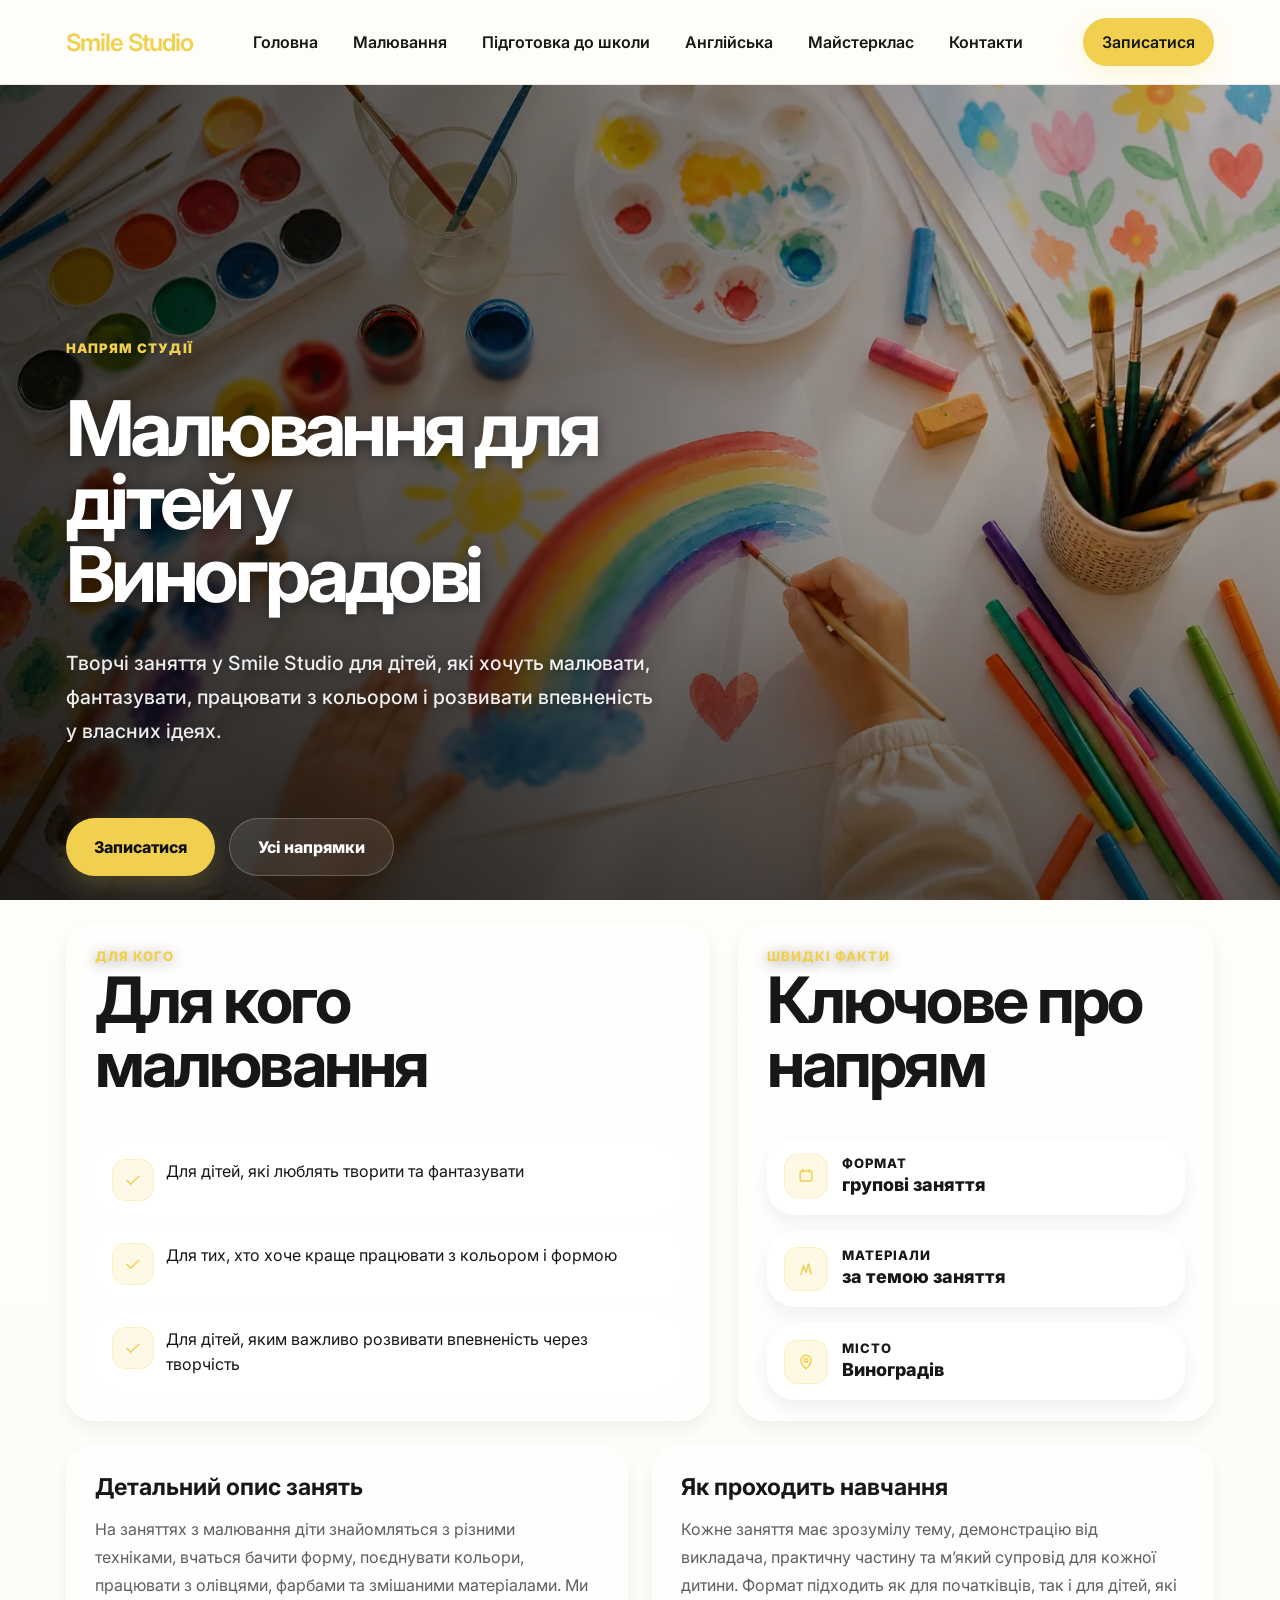
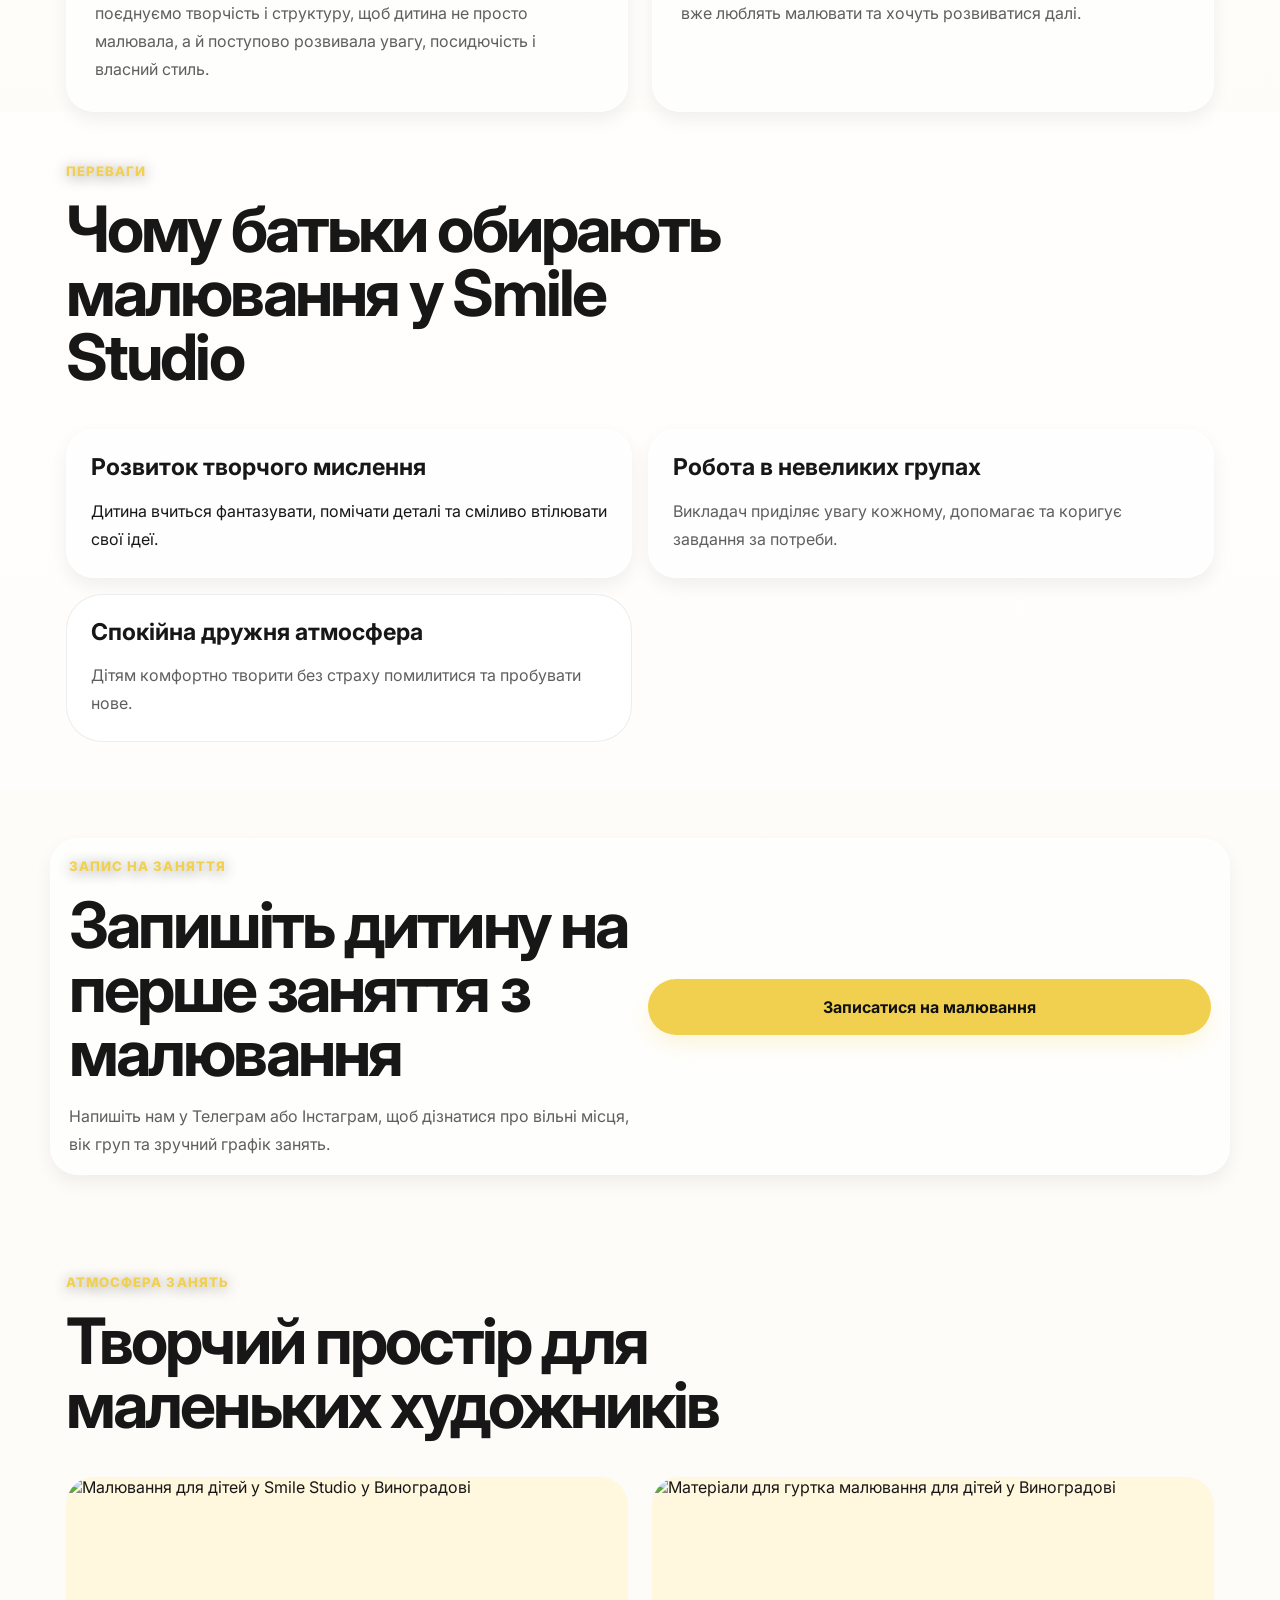
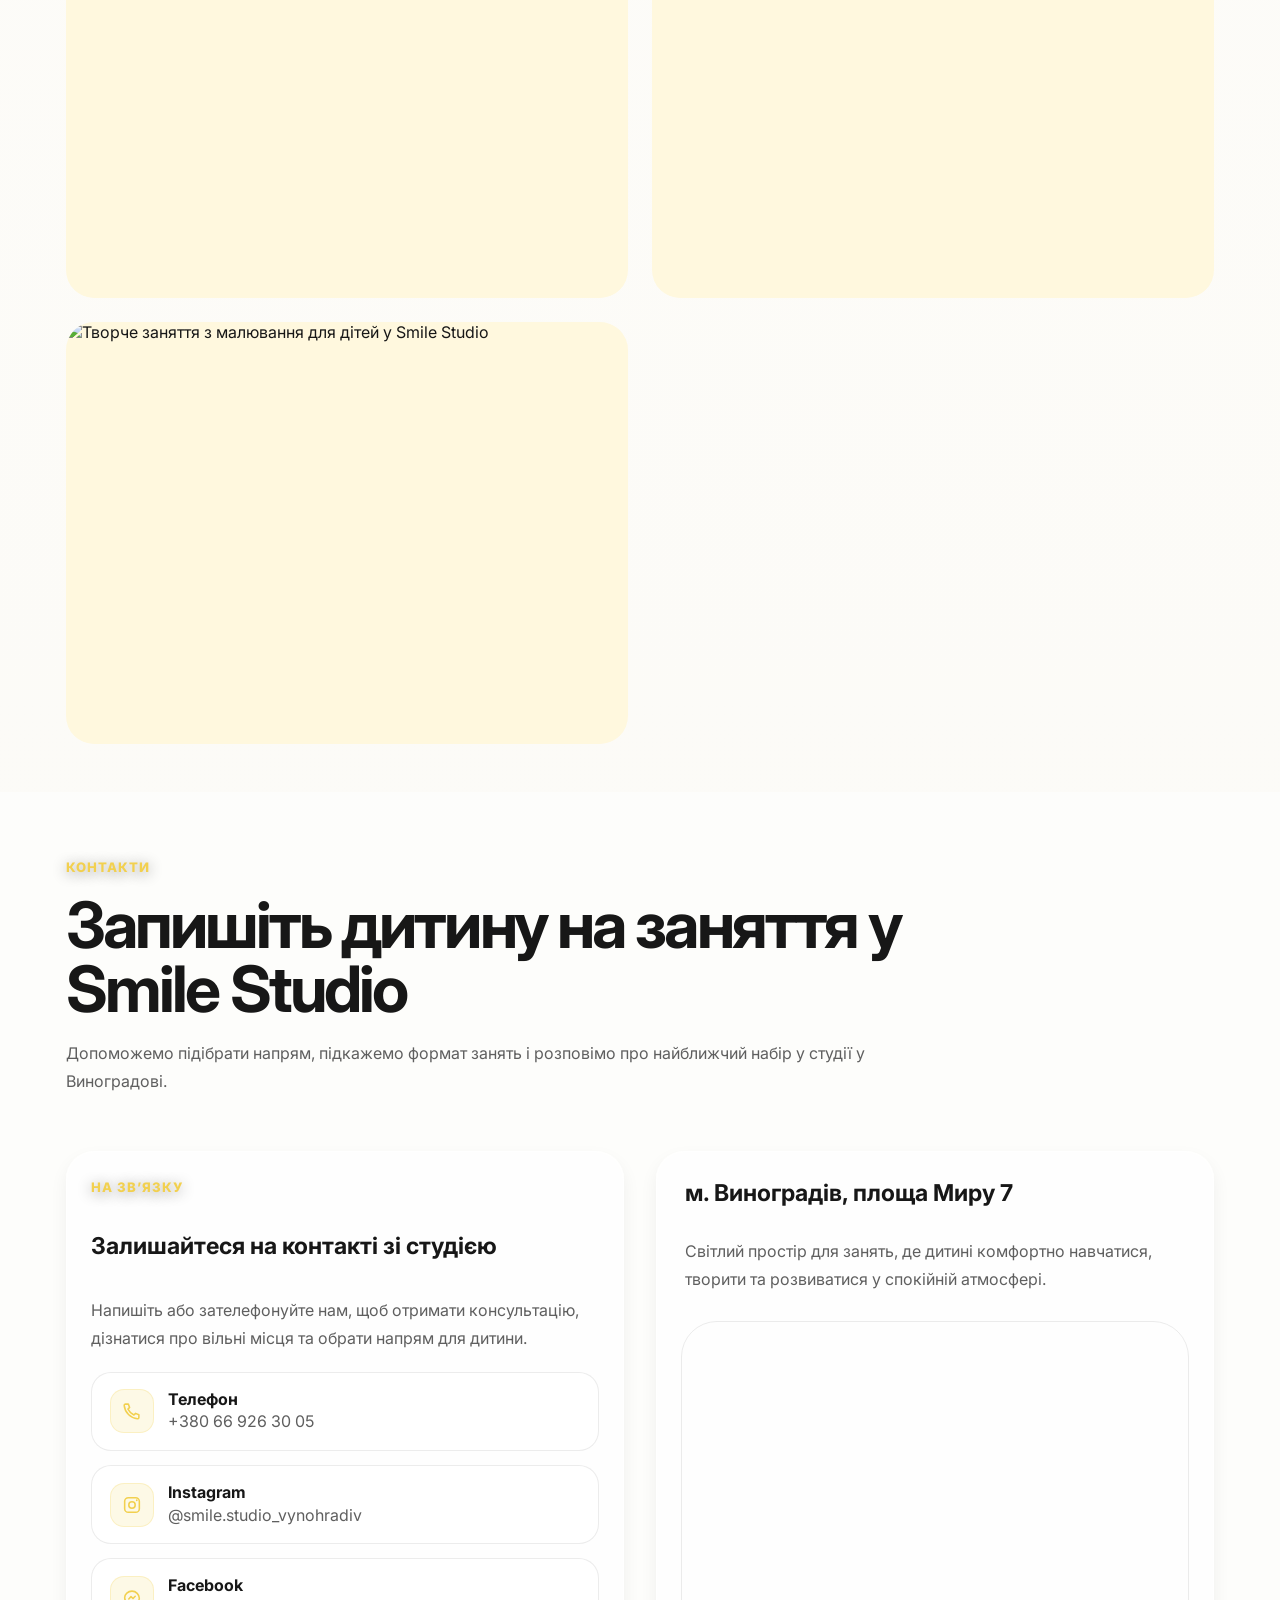
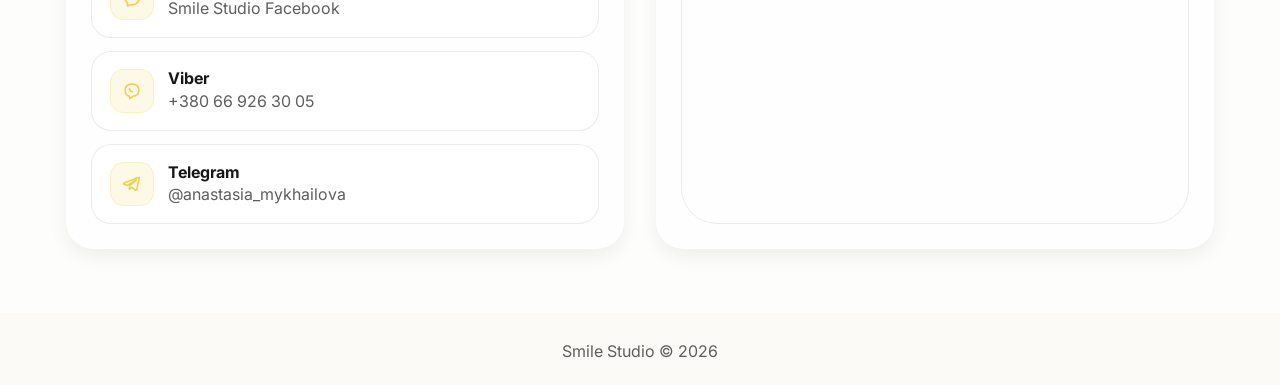
==== commit aab30e93: "Add files via upload" ====
--- a/drawing.html
+++ b/drawing.html
@@ -123,7 +123,7 @@
             <section class="hero-premium category-hero">
         <div class="hero-media">
           <img
-            src="https://images.unsplash.com/photo-1503676382389-4809596d5290?auto=format&fit=crop&w=1800&q=80"
+            src="/drawing.webp"
             alt="Малювання для дітей у Smile Studio у Виноградові"
             decoding="async"
             fetchpriority="high"
--- a/styles.css
+++ b/styles.css
@@ -7,8 +7,8 @@
   --accent: #f2d04f;
   --accent-soft: #fbf2c6;
   --line: rgba(23, 23, 23, 0.08);
-  --shadow-soft: 0 18px 46px rgba(23, 23, 23, 0.06);
-  --shadow-large: 0 28px 80px rgba(182, 145, 28, 0.14);
+  --shadow-soft: 0 8px 20px rgba(23, 23, 23, 0.05);
+  --shadow-large: 0 12px 28px rgba(23, 23, 23, 0.08);
   --radius-xl: 36px;
   --radius-lg: 28px;
   --radius-md: 22px;
@@ -33,9 +33,7 @@
   margin: 0;
   font-family: "Inter", sans-serif;
   color: var(--text);
-  background:
-    radial-gradient(circle at top left, rgba(242, 208, 79, 0.18), transparent 24%),
-    linear-gradient(180deg, #fffefb 0%, #fbfaf6 100%);
+  background: linear-gradient(180deg, #fffefb 0%, #fbfaf6 100%);
 }
 
 body.menu-open {
@@ -66,22 +64,12 @@
   padding-top: 0;
 }
 
-body.category-page main {
+body.category-page main,
+body.home-page main {
   padding-top: var(--header-height);
 }
 
-body:not(.category-page) main {
-  padding-top: 0;
-}
-
-body:not(.category-page) #hero.hero-premium {
-  min-height: 100dvh;
-  height: 100dvh;
-  margin-top: 0;
-  padding-top: 0;
-}
-
-body:not(.category-page) #hero > .container {
+body.home-page #hero > .container {
   position: relative;
   z-index: 1;
   min-height: 100%;
@@ -89,20 +77,17 @@
   display: flex;
 }
 
-body:not(.category-page) #hero .hero-inner {
-  min-height: 100%;
-  height: 100%;
+body.home-page #hero .hero-inner {
   width: 100%;
-  padding-top: var(--header-height);
-  padding-bottom: 20px;
 }
 
 .container {
-  width: min(1180px, calc(100% - 40px));
+  width: 100%;
+  max-width: 1180px;
   margin-left: auto;
   margin-right: auto;
-  padding-left: 0;
-  padding-right: 0;
+  padding-left: 16px;
+  padding-right: 16px;
 }
 
 .section {
@@ -171,9 +156,7 @@
   inset: 0 0 auto;
   z-index: 1000;
   border-bottom: 1px solid rgba(23, 23, 23, 0.06);
-  background: rgba(255, 253, 248, 0.72);
-  backdrop-filter: blur(22px);
-  -webkit-backdrop-filter: blur(22px);
+  background: rgba(255, 253, 248, 0.96);
 }
 
 .header-inner {
@@ -213,7 +196,6 @@
   border: 0;
   border-radius: 14px;
   background: var(--surface-strong);
-  box-shadow: var(--shadow-soft);
   cursor: pointer;
 }
 
@@ -237,7 +219,6 @@
   border: 1px solid var(--line);
   border-radius: 24px;
   background: rgba(255, 255, 255, 0.96);
-  box-shadow: var(--shadow-large);
   opacity: 0;
   pointer-events: none;
   transform: translateY(-8px);
@@ -274,7 +255,7 @@
   padding: 0.85rem 1.2rem;
   border-radius: 999px;
   background: var(--accent);
-  box-shadow: 0 16px 34px rgba(242, 208, 79, 0.3);
+  box-shadow: 0 8px 18px rgba(242, 208, 79, 0.18);
 }
 
 .menu-open .site-nav {
@@ -311,12 +292,11 @@
 }
 
 .hero-media img {
-  filter: saturate(0.92) contrast(1.02) brightness(0.76);
+  filter: none;
 }
 
 .hero-overlay {
-  background:
-    linear-gradient(180deg, rgba(18, 18, 18, 0.12) 0%, rgba(18, 18, 18, 0.58) 72%, rgba(18, 18, 18, 0.82) 100%);
+  background: linear-gradient(180deg, rgba(18, 18, 18, 0.18) 0%, rgba(18, 18, 18, 0.62) 100%);
 }
 
 .hero-inner {
@@ -333,10 +313,12 @@
 }
 
 .hero-copy {
-  max-width: 760px;
+  max-width: 600px;
   display: grid;
   gap: 18px;
   margin-top: auto;
+  backdrop-filter: blur(2px);
+  -webkit-backdrop-filter: blur(2px);
 }
 
 .hero-copy h1,
@@ -355,6 +337,12 @@
 .hero-text {
   max-width: 700px;
   font-size: 1.22rem;
+}
+
+.hero-description {
+  font-weight: 500;
+  color: rgba(255, 255, 255, 0.92);
+  text-shadow: 0 2px 12px rgba(0, 0, 0, 0.55);
 }
 
 .hero-actions {
@@ -391,7 +379,7 @@
 
 .button-primary {
   background: var(--accent);
-  box-shadow: 0 20px 38px rgba(242, 208, 79, 0.26);
+  box-shadow: 0 10px 22px rgba(242, 208, 79, 0.18);
   color: #111;
 }
 
@@ -405,7 +393,6 @@
   border-color: rgba(255, 255, 255, 0.22);
   background: rgba(255, 255, 255, 0.1);
   color: #fff;
-  backdrop-filter: blur(8px);
 }
 
 .contact-premium,
@@ -436,7 +423,6 @@
 .gallery-item {
   overflow: hidden;
   border-radius: var(--radius-xl);
-  box-shadow: var(--shadow-large);
 }
 
 .direction-card {
@@ -444,7 +430,6 @@
   border: 1px solid var(--line);
   border-radius: var(--radius-xl);
   background: rgba(255, 255, 255, 0.94);
-  box-shadow: var(--shadow-soft);
   transition: none;
 }
 
@@ -470,10 +455,8 @@
 
 .glass-card {
   background: rgba(255, 255, 255, 0.62);
-  backdrop-filter: blur(18px);
-  -webkit-backdrop-filter: blur(18px);
   border: 1px solid rgba(255, 255, 255, 0.45);
-  box-shadow: 0 24px 70px rgba(20, 20, 20, 0.1);
+  box-shadow: 0 8px 18px rgba(20, 20, 20, 0.06);
 }
 
 .text-link {
@@ -489,38 +472,13 @@
   gap: 2rem;
   padding: 2rem;
   border-radius: var(--radius-xl);
-  background:
-    radial-gradient(circle at top left, rgba(242, 208, 79, 0.12), transparent 32%),
-    radial-gradient(circle at bottom right, rgba(217, 242, 199, 0.2), transparent 28%);
+  background: rgba(255, 255, 255, 0.74);
   overflow: hidden;
 }
 
 .about-brand::before,
 .about-brand::after {
-  content: "";
-  position: absolute;
-  border-radius: 999px;
-  pointer-events: none;
-}
-
-.about-brand::before {
-  top: -80px;
-  right: -40px;
-  width: 220px;
-  height: 220px;
-  background: rgba(242, 208, 79, 0.18);
-  filter: blur(18px);
-  opacity: 0.9;
-}
-
-.about-brand::after {
-  bottom: -60px;
-  left: -30px;
-  width: 180px;
-  height: 180px;
-  background: rgba(217, 242, 199, 0.22);
-  filter: blur(18px);
-  opacity: 0.9;
+  display: none;
 }
 
 .about-brand-copy,
@@ -551,8 +509,7 @@
   border: 1px solid rgba(255, 255, 255, 0.55);
   border-radius: 24px;
   background: rgba(255, 255, 255, 0.72);
-  backdrop-filter: blur(10px);
-  box-shadow: 0 18px 38px rgba(20, 20, 20, 0.06);
+  box-shadow: 0 6px 14px rgba(20, 20, 20, 0.05);
 }
 
 .contact-list {
@@ -571,7 +528,6 @@
   border: 1px solid var(--line);
   border-radius: var(--radius-xl);
   background: var(--surface);
-  box-shadow: var(--shadow-soft);
 }
 
 .contact-list a,
@@ -669,29 +625,7 @@
 }
 
 .cta-glow {
-  position: absolute;
-  border-radius: 999px;
-  pointer-events: none;
-}
-
-.cta-glow-one {
-  top: -40px;
-  right: 6%;
-  width: 180px;
-  height: 180px;
-  background: rgba(242, 208, 79, 0.18);
-  filter: blur(18px);
-  opacity: 0.9;
-}
-
-.cta-glow-two {
-  bottom: -50px;
-  left: 10%;
-  width: 140px;
-  height: 140px;
-  background: rgba(217, 242, 199, 0.22);
-  filter: blur(18px);
-  opacity: 0.9;
+  display: none;
 }
 
 .cta-premium-copy,
@@ -724,7 +658,7 @@
   min-height: 0;
   overflow: hidden;
   border-radius: 28px;
-  box-shadow: 0 18px 42px rgba(20, 20, 20, 0.08);
+  box-shadow: none;
 }
 
 .gallery-item img {
@@ -749,10 +683,8 @@
   display: grid;
   gap: 1.25rem;
   background: rgba(255, 255, 255, 0.62);
-  backdrop-filter: blur(18px);
-  -webkit-backdrop-filter: blur(18px);
   border: 1px solid rgba(255, 255, 255, 0.45);
-  box-shadow: 0 24px 70px rgba(20, 20, 20, 0.1);
+  box-shadow: 0 8px 18px rgba(20, 20, 20, 0.06);
   border-radius: 32px;
 }
 
@@ -764,31 +696,7 @@
 .contact-card-main::after,
 .contact-card-side::before,
 .contact-card-side::after {
-  content: "";
-  position: absolute;
-  border-radius: 999px;
-  pointer-events: none;
-  filter: blur(18px);
-  opacity: 0.9;
-  z-index: 0;
-}
-
-.contact-card-main::before,
-.contact-card-side::before {
-  top: -50px;
-  right: -30px;
-  width: 180px;
-  height: 180px;
-  background: rgba(242, 208, 79, 0.18);
-}
-
-.contact-card-main::after,
-.contact-card-side::after {
-  bottom: -55px;
-  left: -25px;
-  width: 150px;
-  height: 150px;
-  background: rgba(217, 242, 199, 0.22);
+  display: none;
 }
 
 .contact-card-main > *,
@@ -840,7 +748,7 @@
 }
 
 .gallery-item {
-  background: linear-gradient(135deg, #fff8de, #ffe8a8);
+  background: #fff8de;
 }
 
 .cta-banner {
@@ -848,16 +756,8 @@
   padding: 16px 18px;
   border: 1px solid var(--line);
   border-radius: var(--radius-xl);
-  background:
-    linear-gradient(135deg, rgba(255, 255, 255, 0.98), rgba(255, 244, 199, 0.88));
-  box-shadow: var(--shadow-large);
-}
-
-.cta-premium .container,
-.container.cta-banner {
-  width: min(1180px, calc(100% - 40px));
-  margin-left: auto;
-  margin-right: auto;
+  background: rgba(255, 250, 232, 0.96);
+  box-shadow: var(--shadow-soft);
 }
 
 .site-footer {
@@ -890,6 +790,23 @@
   overflow: hidden;
 }
 
+body.category-page .hero-overlay {
+  background:
+    linear-gradient(
+      90deg,
+      rgba(0, 0, 0, 0.68) 0%,
+      rgba(0, 0, 0, 0.48) 36%,
+      rgba(0, 0, 0, 0.18) 68%,
+      rgba(0, 0, 0, 0.08) 100%
+    ),
+    linear-gradient(
+      180deg,
+      rgba(0, 0, 0, 0.18) 0%,
+      rgba(0, 0, 0, 0.18) 45%,
+      rgba(0, 0, 0, 0.58) 100%
+    );
+}
+
 .category-hero .hero-inner {
   min-height: 100%;
   height: 100%;
@@ -900,7 +817,7 @@
 }
 
 .category-hero .hero-copy {
-  max-width: 720px;
+  max-width: 600px;
   max-height: 100%;
 }
 
@@ -914,6 +831,17 @@
   margin-bottom: 24px;
 }
 
+body.category-page .hero-copy h1,
+body.category-page .hero-description,
+body.category-page .eyebrow {
+  text-shadow: 0 2px 14px rgba(0, 0, 0, 0.45);
+}
+
+body.category-page .hero-copy .eyebrow {
+  color: #f2d04f;
+  font-weight: 900;
+}
+
 .category-overview-grid {
   display: grid;
   grid-template-columns: 1.15fr 0.85fr;
@@ -927,15 +855,7 @@
 }
 
 .premium-cta-card::before {
-  content: "";
-  position: absolute;
-  inset: auto;
-  width: 220px;
-  height: 220px;
-  border-radius: 999px;
-  pointer-events: none;
-  filter: blur(42px);
-  opacity: 0.28;
+  display: none;
 }
 
 .audience-shell {
@@ -953,16 +873,7 @@
 }
 
 .audience-shell::after {
-  content: "";
-  position: absolute;
-  right: -40px;
-  bottom: -50px;
-  width: 180px;
-  height: 180px;
-  border-radius: 999px;
-  background: rgba(251, 242, 198, 0.34);
-  filter: blur(38px);
-  pointer-events: none;
+  display: none;
 }
 
 .audience-shell > *,
@@ -1081,9 +992,9 @@
 }
 
 .highlight-card {
-  background: linear-gradient(135deg, rgba(242, 208, 79, 0.28), rgba(255, 255, 255, 0.78));
+  background: rgba(252, 245, 207, 0.92);
   border: 1px solid rgba(242, 208, 79, 0.35);
-  box-shadow: 0 24px 70px rgba(242, 208, 79, 0.16);
+  box-shadow: 0 8px 18px rgba(242, 208, 79, 0.1);
 }
 
 .highlight-card h3,
@@ -1095,52 +1006,29 @@
   position: relative;
   overflow: hidden;
   background: rgba(255, 255, 255, 0.68);
-  backdrop-filter: blur(18px);
-  -webkit-backdrop-filter: blur(18px);
   border: 1px solid rgba(255, 255, 255, 0.45);
-  box-shadow: 0 24px 70px rgba(20, 20, 20, 0.1);
+  box-shadow: 0 8px 18px rgba(20, 20, 20, 0.06);
 }
 
 .premium-cta-card::before {
-  top: -30px;
-  right: 4%;
-  background: rgba(242, 208, 79, 0.22);
+  display: none;
 }
 
 .premium-cta-card::after {
-  content: "";
-  position: absolute;
-  left: 8%;
-  bottom: -34px;
-  width: 170px;
-  height: 170px;
-  border-radius: 999px;
-  background: rgba(251, 242, 198, 0.34);
-  filter: blur(34px);
-  pointer-events: none;
+  display: none;
 }
 
 .detail-card.glass-card {
   position: relative;
   overflow: hidden;
-  background: rgba(255, 255, 255, 0.65) !important;
-  backdrop-filter: blur(18px) !important;
-  -webkit-backdrop-filter: blur(18px) !important;
-  border: 1px solid rgba(255, 255, 255, 0.45) !important;
-  box-shadow: 0 24px 70px rgba(20, 20, 20, 0.1) !important;
-  border-radius: 28px !important;
+  background: rgba(255, 255, 255, 0.78);
+  border: 1px solid rgba(255, 255, 255, 0.45);
+  box-shadow: 0 8px 18px rgba(20, 20, 20, 0.06);
+  border-radius: 28px;
 }
 
 .detail-card.glass-card::before {
-  content: "";
-  position: absolute;
-  inset: -30%;
-  background:
-    radial-gradient(circle at 85% 15%, rgba(242, 208, 79, 0.22), transparent 35%),
-    radial-gradient(circle at 5% 95%, rgba(251, 242, 198, 0.32), transparent 38%);
-  filter: blur(28px);
-  z-index: 0;
-  pointer-events: none;
+  display: none;
 }
 
 .detail-card.glass-card > * {
@@ -1185,20 +1073,19 @@
 }
 
 .no-spacing-section .container {
-  width: min(1180px, calc(100% - 40px)) !important;
+  width: 100% !important;
+  max-width: 1180px !important;
   margin-left: auto !important;
   margin-right: auto !important;
-  padding-left: 0 !important;
-  padding-right: 0 !important;
+  padding-left: 16px !important;
+  padding-right: 16px !important;
 }
 
 .section .glass-card {
-  background: rgba(255, 255, 255, 0.65) !important;
-  backdrop-filter: blur(18px) !important;
-  -webkit-backdrop-filter: blur(18px) !important;
-  border: 1px solid rgba(255, 255, 255, 0.45) !important;
-  box-shadow: 0 24px 70px rgba(20, 20, 20, 0.1) !important;
-  border-radius: 28px !important;
+  background: rgba(255, 255, 255, 0.65);
+  border: 1px solid rgba(255, 255, 255, 0.45);
+  box-shadow: 0 8px 18px rgba(20, 20, 20, 0.06);
+  border-radius: 28px;
 }
 
 @media (min-width: 700px) {
@@ -1236,25 +1123,17 @@
 
 @media (max-width: 768px) {
   .container {
-    width: calc(100% - 24px);
+    width: 100%;
+    max-width: 1180px;
     margin-left: auto;
     margin-right: auto;
-    padding-left: 0;
-    padding-right: 0;
-  }
-
-  .container.cta-banner {
-    padding: 14px 14px;
+    padding-left: 16px;
+    padding-right: 16px;
   }
 
   .cta-premium {
     padding-left: 12px;
     padding-right: 12px;
-  }
-
-  .cta-premium .container,
-  .container.cta-banner {
-    width: calc(100% - 24px);
   }
 
   .category-page .detail-card,
@@ -1266,7 +1145,7 @@
   }
 
   .no-spacing-section .container {
-    width: calc(100% - 24px) !important;
+    width: 100% !important;
   }
 
   .brand {
@@ -1380,6 +1259,34 @@
   .button-primary:hover,
   .header-cta:hover {
     box-shadow: 0 14px 32px rgba(242, 208, 79, 0.32);
+  }
+}
+
+@media (hover: hover) and (pointer: fine) {
+  .direction-card:hover,
+  .gallery-item:hover,
+  .glass-card:hover,
+  .detail-card:hover,
+  .feature-card:hover,
+  .benefit-card:hover,
+  .audience-item:hover,
+  .audience-shell:hover,
+  .fact-card:hover,
+  .facts-shell:hover,
+  .contact-card:hover,
+  .contact-card-main:hover,
+  .contact-card-side:hover,
+  .premium-cta-card:hover,
+  .cta-banner:hover,
+  .about-brand:hover,
+  .text-link:hover,
+  .site-nav a:hover {
+    transform: none;
+    filter: none;
+    animation: none;
+    transition: none;
+    box-shadow: none;
+    background: inherit;
   }
 }
 
@@ -1535,7 +1442,7 @@
   .contact-card-side {
     backdrop-filter: none !important;
     -webkit-backdrop-filter: none !important;
-    box-shadow: 0 8px 22px rgba(23, 23, 23, 0.07) !important;
+    box-shadow: 0 4px 12px rgba(23, 23, 23, 0.05) !important;
   }
 
   .cta-glow,
